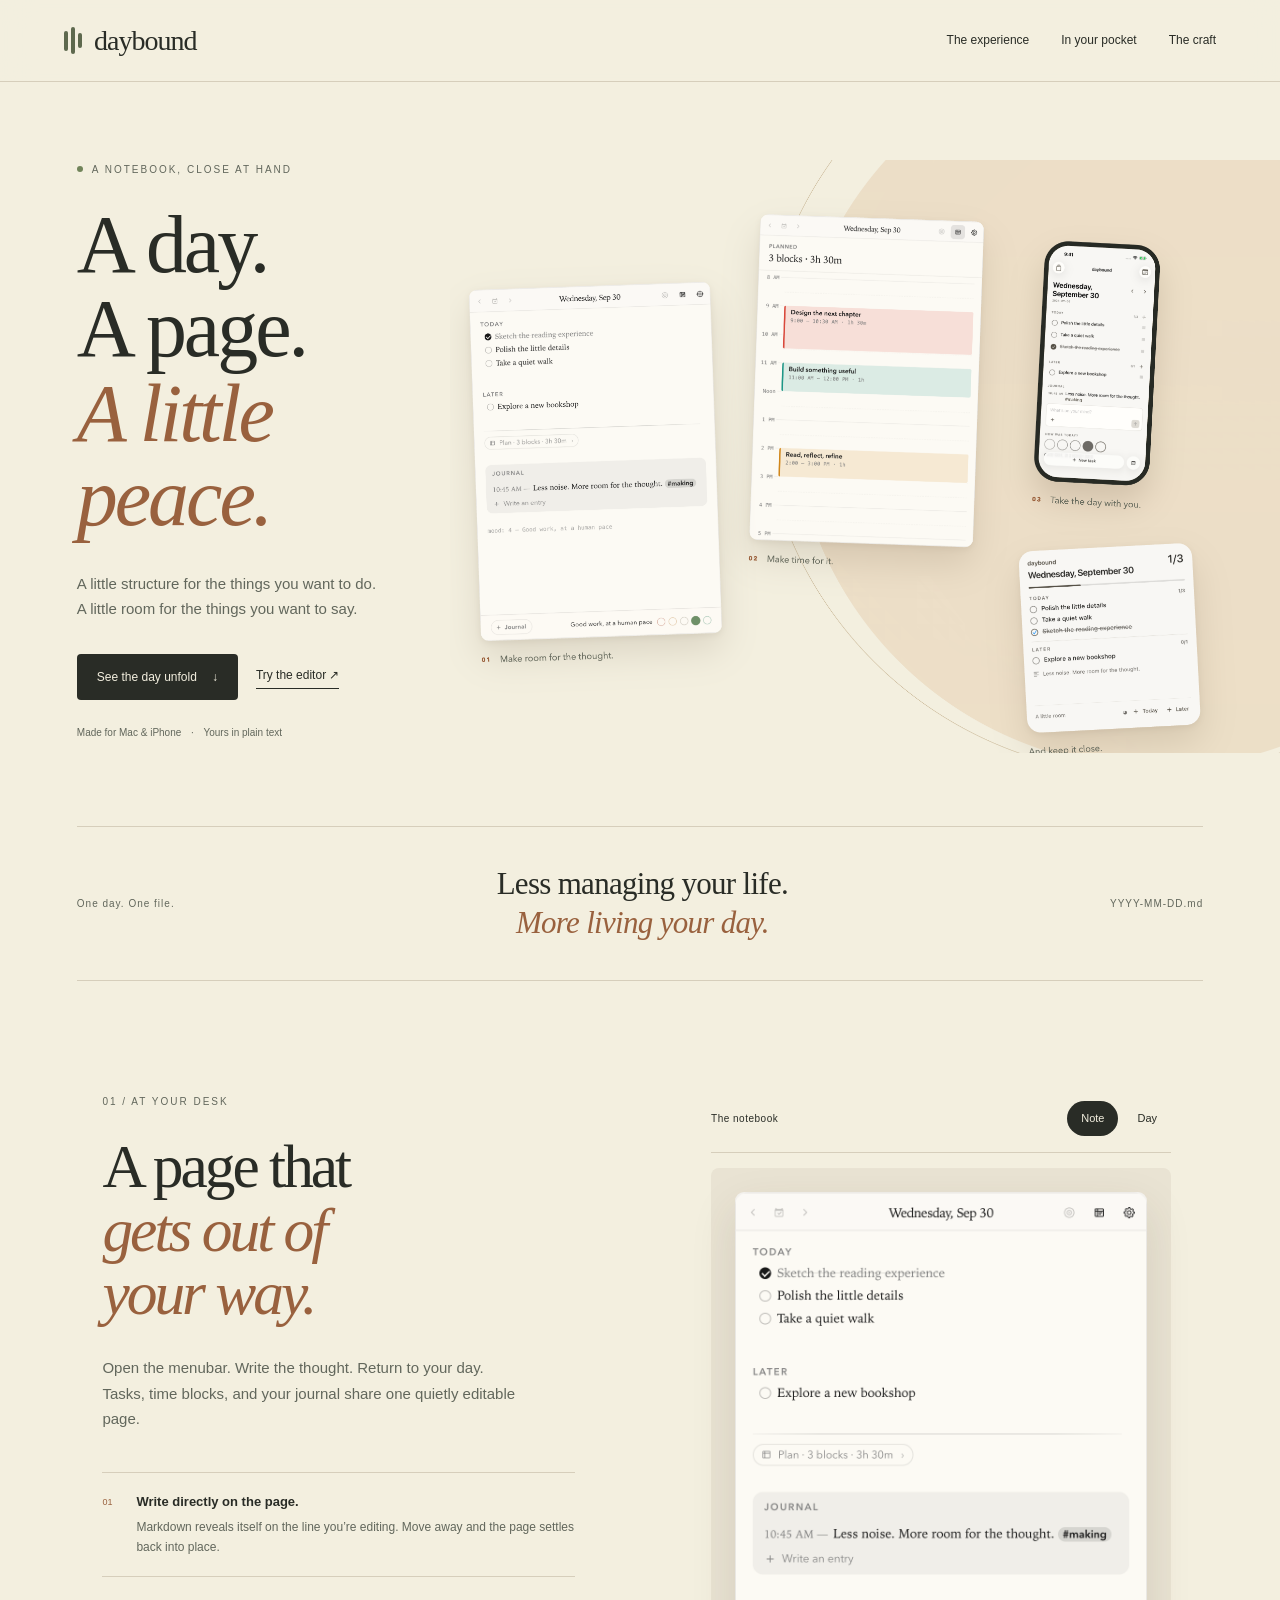
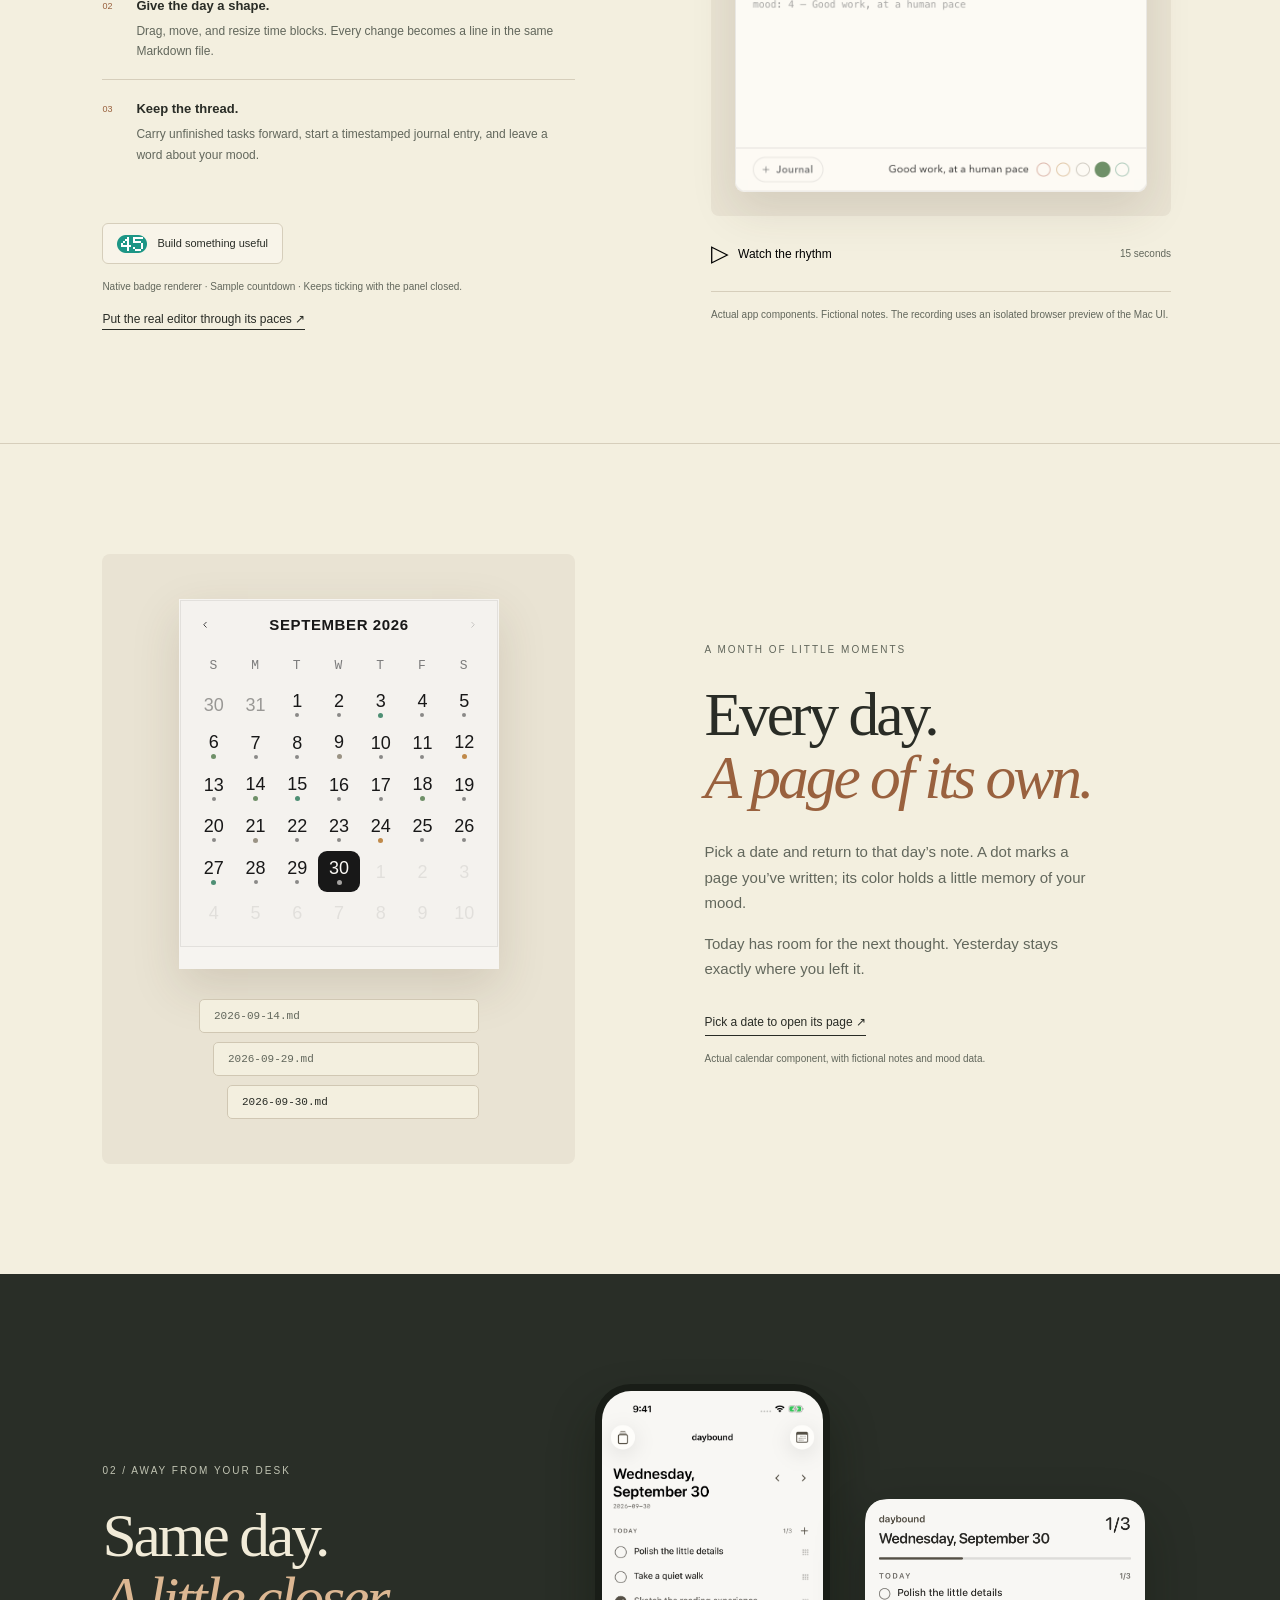
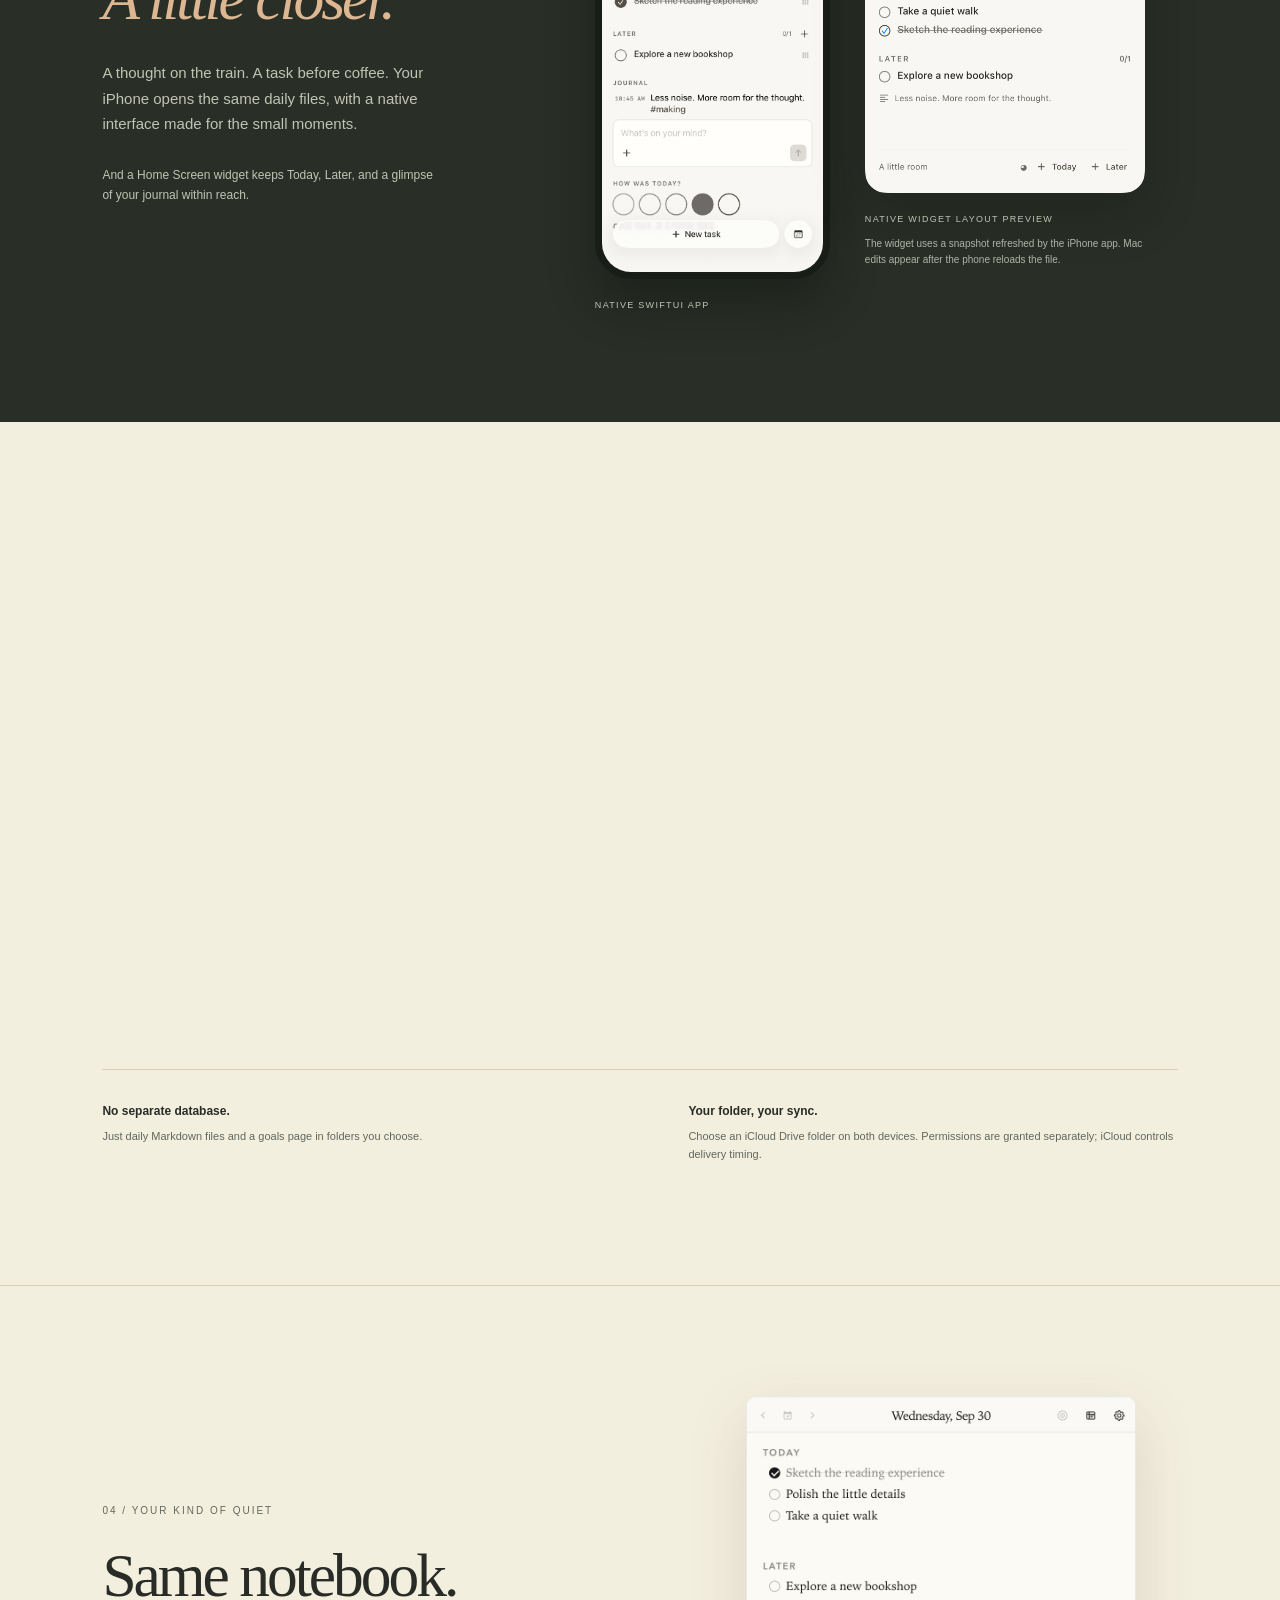
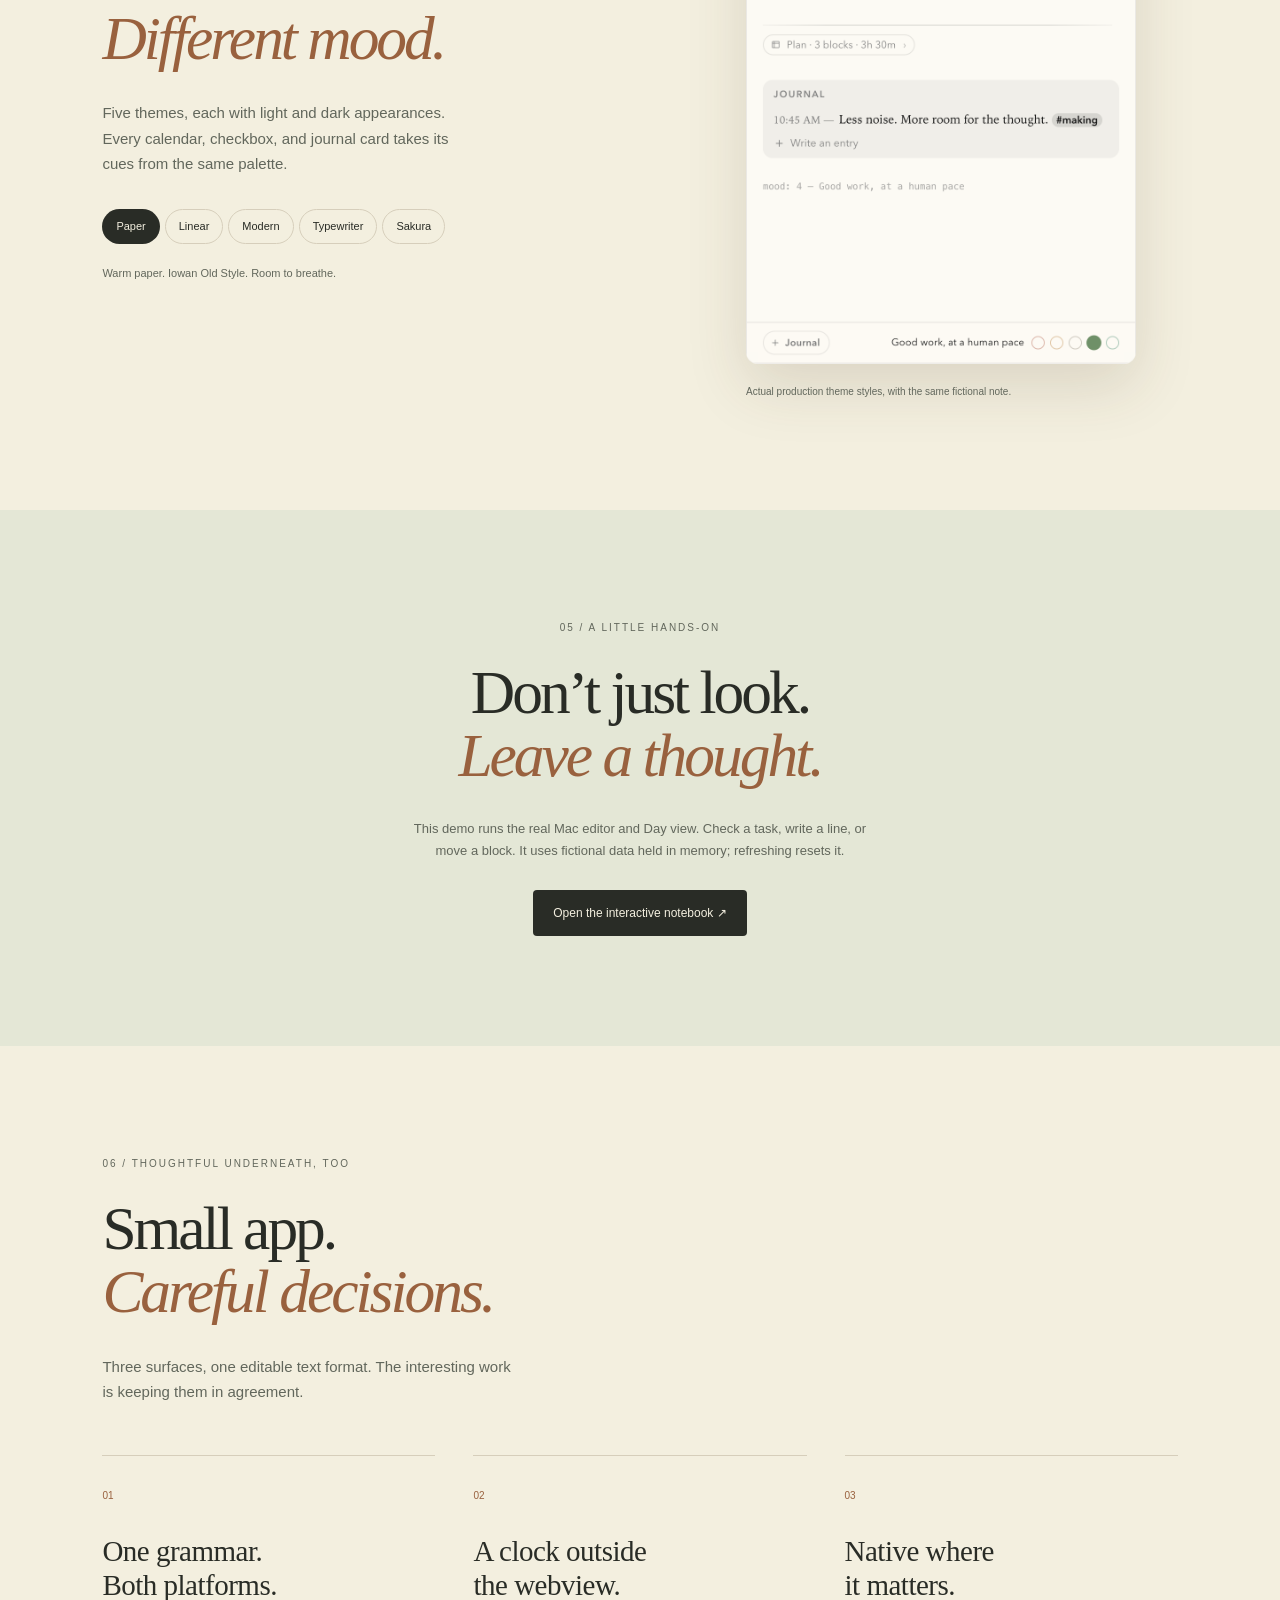
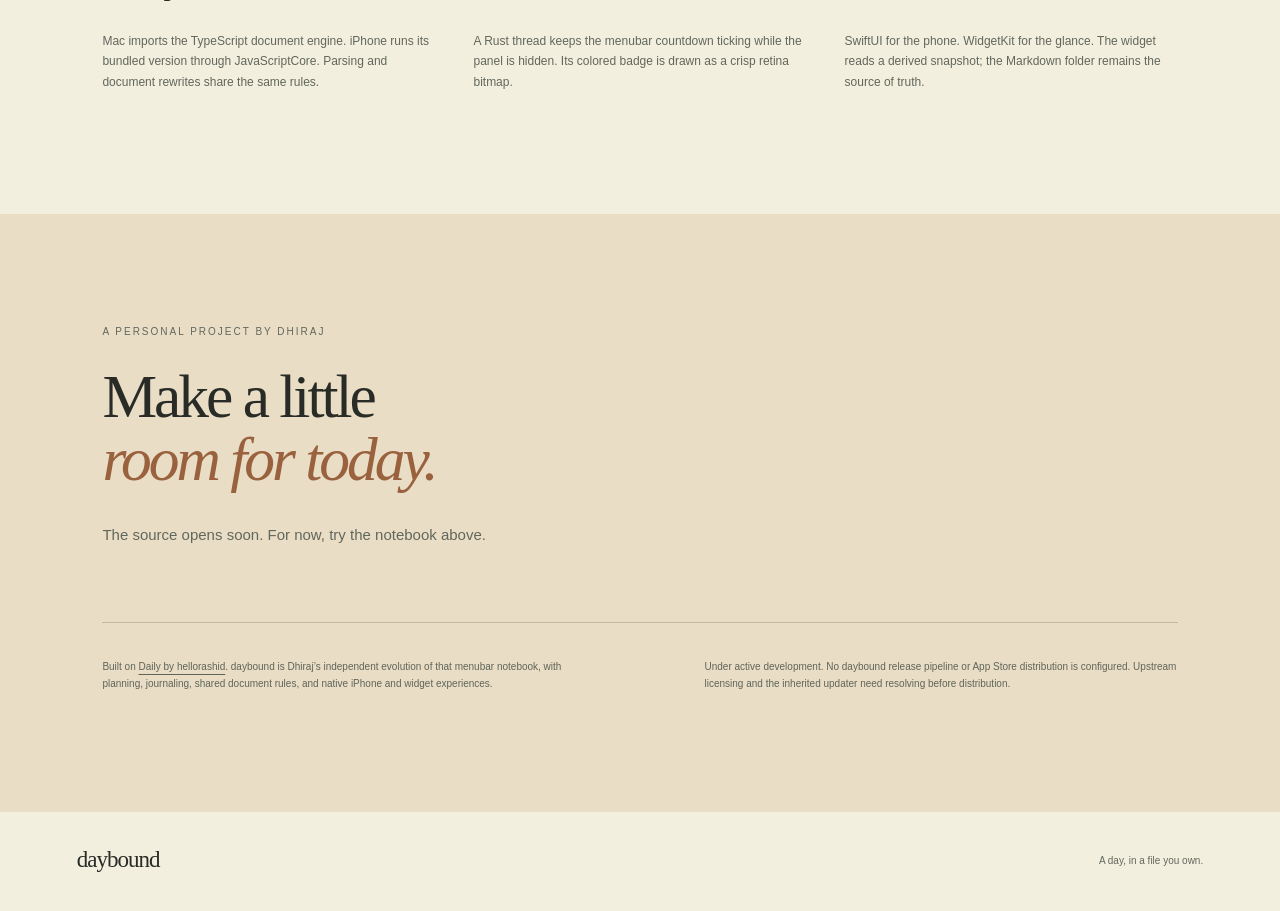
==== index.html @ a4a51717 "Publish daybound showcase" ====
<!doctype html>
<html lang="en" data-source="private">
<head>
  <meta charset="utf-8">
  <meta name="viewport" content="width=device-width,initial-scale=1">
  <meta name="description" content="A thoughtful daily notebook for Mac and iPhone. Plan visually, write freely, and keep every day in a plain Markdown file you own.">
  <meta name="theme-color" content="#f3efdf">
  <meta property="og:type" content="website">
  <meta property="og:title" content="daybound — A little structure. Room for the rest.">
  <meta property="og:description" content="Your plans, tasks, and passing thoughts. One plain-text file. Mac, iPhone, and widgets.">
  <link rel="canonical" href="https://daybound.page/">
  <meta property="og:url" content="https://daybound.page/">
  <meta property="og:image" content="https://daybound.page/assets/showcase/social.png">
  <meta property="og:image:width" content="1280">
  <meta property="og:image:height" content="640">
  <meta property="og:image:alt" content="daybound's notebook and day planner, with fictional demo notes">
  <meta name="twitter:card" content="summary_large_image">
  <meta name="twitter:image" content="https://daybound.page/assets/showcase/social.png">
  <title>daybound — A little structure. Room for the rest.</title>
  <link rel="icon" href="assets/logo-app.svg" type="image/svg+xml">
  <link rel="apple-touch-icon" href="assets/apple-touch-icon.png">
  <link rel="stylesheet" href="styles.css">
</head>
<body>
  <a class="skip-link" href="#main">Skip to content</a>
  <header class="site-header">
    <a class="wordmark" href="#top" aria-label="daybound home"><span class="mark" aria-hidden="true"><i></i><i></i><i></i></span>daybound</a>
    <nav aria-label="Main navigation"><a href="#experience">The experience</a><a href="#pocket">In your pocket</a><a href="#craft">The craft</a><a class="nav-source source-link" href="https://github.com/dhirajcdry/daybound">View source <span aria-hidden="true">↗</span></a></nav>
  </header>
  <main id="main">
    <section class="hero" id="top">
      <div class="hero-copy reveal">
        <p class="eyebrow"><span class="status-dot"></span>A notebook, close at hand</p>
        <h1>A day.<br>A page.<br><em>A little peace.</em></h1>
        <p class="hero-description">A little structure for the things you want to do. A little room for the things you want to say.</p>
        <div class="hero-actions"><a class="button" href="#experience">See the day unfold <span aria-hidden="true">↓</span></a><a class="text-link" href="#try">Try the editor ↗</a></div>
        <p class="platforms">Made for Mac & iPhone <span>·</span> Yours in plain text</p>
      </div>
      <div class="hero-art reveal"><img src="assets/showcase/hero-scene.png" alt="daybound's actual Mac notebook and Day view, native iPhone app, and SwiftUI widget layout preview with fictional notes" width="1650" height="1180" fetchpriority="high"></div>
    </section>
    <div class="manifesto"><span>One day. One file.</span><p>Less managing your life.<br><em>More living your day.</em></p><span>YYYY-MM-DD.md</span></div>
    <section class="experience section" id="experience">
      <div class="experience-copy reveal">
        <p class="eyebrow">01 / At your desk</p>
        <h2>A page that<br><em>gets out of<br>your way.</em></h2>
        <p>Open the menubar. Write the thought. Return to your day. Tasks, time blocks, and your journal share one quietly editable page.</p>
        <ol class="feature-list"><li><b>Write directly on the page.</b><span>Markdown reveals itself on the line you’re editing. Move away and the page settles back into place.</span></li><li><b>Give the day a shape.</b><span>Drag, move, and resize time blocks. Every change becomes a line in the same Markdown file.</span></li><li><b>Keep the thread.</b><span>Carry unfinished tasks forward, start a timestamped journal entry, and leave a word about your mood.</span></li></ol>
        <div class="menubar-preview" aria-label="Rendered example of the native menubar countdown"><img src="assets/showcase/badge.png" width="30" height="18" alt="Actual Rust-rendered badge showing 45 minutes"><span>Build something useful</span></div><p class="caption">Native badge renderer · Sample countdown · Keeps ticking with the panel closed.</p><a class="text-link" href="#try">Put the real editor through its paces ↗</a>
      </div>
      <div class="product-theater reveal">
        <div class="theater-bar"><span id="view-label">The notebook</span><div class="view-toggle" aria-label="Product view"><button class="active" data-view="note" aria-pressed="true">Note</button><button data-view="day" aria-pressed="false">Day</button></div></div>
        <div class="product-frame" id="product-frame"><img id="product-image" src="assets/showcase/mac-note.png" alt="daybound's actual Mac React notebook with tasks and a journal entry" width="880" height="1280" loading="lazy"></div>
        <video id="walkthrough" controls playsinline preload="none" poster="assets/showcase/mac-note.png" hidden aria-label="Recorded walkthrough of checking a task, editing Markdown, moving a time block, and switching themes"><source src="assets/showcase/walkthrough.mp4" type="video/mp4"></video>
        <button class="watch-button" id="play-button" type="button"><span aria-hidden="true">▷</span> Watch the rhythm <small>15 seconds</small></button>
        <p class="caption">Actual app components. Fictional notes. The recording uses an isolated browser preview of the Mac UI.</p>
      </div>
    </section>
    <section class="calendar-story section" id="calendar">
      <div class="calendar-visual reveal"><iframe id="inline-calendar" title="Choose a day in the fictional Daybound notebook" hidden></iframe><img id="calendar-fallback" src="assets/showcase/calendar-closeup.png" alt="Actual daybound calendar with fictional daily notes and mood dots for September 2026" width="448" height="504" loading="lazy"><div class="date-files" aria-label="Each day has its own file"><span>2026-09-14.md</span><span>2026-09-29.md</span><span>2026-09-30.md</span></div></div>
      <div class="calendar-copy reveal"><p class="eyebrow">A month of little moments</p><h2>Every day.<br><em>A page of its own.</em></h2><p>Pick a date and return to that day’s note. A dot marks a page you’ve written; its color holds a little memory of your mood.</p><p>Today has room for the next thought. Yesterday stays exactly where you left it.</p><a class="text-link" id="calendar-invitation" href="#try">Pick a date to open its page ↗</a><p class="caption">Actual calendar component, with fictional notes and mood data.</p></div>
      <div class="calendar-notebook" id="calendar-notebook" hidden>
        <div class="calendar-note-heading"><span id="selected-file" aria-live="polite">2026-09-30.md</span><button id="close-calendar-note" type="button">Back to the story ↗</button></div>
        <iframe id="calendar-note-frame" title="Editable daily page with fictional notes"></iframe>
        <p class="caption">Try checking a task or writing a line. Your demo edits stay here until you reload.</p>
      </div>
    </section>
    <section class="pocket section" id="pocket">
      <div class="pocket-copy reveal"><p class="eyebrow">02 / Away from your desk</p><h2>Same day.<br><em>A little closer.</em></h2><p>A thought on the train. A task before coffee. Your iPhone opens the same daily files, with a native interface made for the small moments.</p><p class="pocket-aside">And a Home Screen widget keeps Today, Later, and a glimpse of your journal within reach.</p><a class="text-link source-link" href="https://github.com/dhirajcdry/daybound/tree/main/apps/ios">Explore the iPhone companion ↗</a></div>
      <div class="mobile-stage reveal"><figure class="phone"><img src="assets/showcase/iphone-day.png" alt="Real iPhone Simulator capture of daybound, with fictional tasks, journal, and mood" width="1206" height="2622" loading="lazy"><figcaption>Native SwiftUI app</figcaption></figure><figure class="widget"><img src="assets/showcase/widget-large.png" alt="Real SwiftUI rendering of daybound's large widget layout with Today, Later, journal, and mood" width="1092" height="1146" loading="lazy"><figcaption>Native widget layout preview</figcaption><p>The widget uses a snapshot refreshed by the iPhone app. Mac edits appear after the phone reloads the file.</p></figure></div>
    </section>
    <section class="file-story section" id="files">
      <div class="section-intro reveal"><p class="eyebrow">03 / Always yours</p><h2>A lovely little app.<br><em>An ordinary little file.</em></h2><p>Close the app and the day is still there. Open it in another editor. Put it in your own folder. Keep it for years.</p></div>
      <div class="file-demo reveal"><div class="file-tabs" aria-label="Illustrative document view"><span class="file-name">2026-09-30.md</span><div><button class="active" data-mode="page" aria-pressed="true">The page</button><button data-mode="source" aria-pressed="false">The file</button></div></div><div class="file-content" id="file-page"><h3>A little space for today</h3><p class="section-label">TODAY</p><p>☑ Sketch the first idea</p><p>○ Make the small version work</p><p class="section-label">PLAN</p><p class="plan">9:00 – 10:30 &nbsp; Design the next chapter</p><p class="section-label">JOURNAL</p><p class="journal">10:45 AM — A little less noise. A little more focus. <b>#making</b></p><small>mood: 4 — A good start</small></div><pre class="file-content source-code" id="file-source" hidden><code>## Today
- [x] Sketch the first idea
- [ ] Make the small version work

## Plan
9:00 – 10:30 Design the next chapter

## Journal
10:45 AM — A little less noise. A little more focus. #making

mood: 4 — A good start</code></pre><p class="caption">An illustration of the format, not another app screen. One document behind every view.</p></div>
      <div class="file-footnotes"><p><b>No separate database.</b> Just daily Markdown files and a goals page in folders you choose.</p><p><b>Your folder, your sync.</b> Choose an iCloud Drive folder on both devices. Permissions are granted separately; iCloud controls delivery timing.</p></div>
    </section>
    <section class="themes section" id="themes">
      <div class="theme-head reveal"><p class="eyebrow">04 / Your kind of quiet</p><h2>Same notebook.<br><em>Different mood.</em></h2><p>Five themes, each with light and dark appearances. Every calendar, checkbox, and journal card takes its cues from the same palette.</p><div class="theme-buttons" aria-label="Preview a theme"><button class="active" data-theme="paper" aria-pressed="true">Paper</button><button data-theme="linear" aria-pressed="false">Linear</button><button data-theme="modern" aria-pressed="false">Modern</button><button data-theme="typewriter" aria-pressed="false">Typewriter</button><button data-theme="sakura" aria-pressed="false">Sakura</button></div><p id="theme-note">Warm paper. Iowan Old Style. Room to breathe.</p></div>
      <figure class="theme-view reveal"><img id="theme-image" src="assets/showcase/theme-paper.png" alt="Actual Mac notebook components in the Paper theme" width="880" height="1280" loading="lazy"><figcaption>Actual production theme styles, with the same fictional note.</figcaption></figure>
    </section>
    <section class="try-section section" id="try"><div class="reveal"><p class="eyebrow">05 / A little hands-on</p><h2>Don’t just look.<br><em>Leave a thought.</em></h2><p>This demo runs the real Mac editor and Day view. Check a task, write a line, or move a block. It uses fictional data held in memory; refreshing resets it.</p><button class="button" id="open-demo" type="button" aria-expanded="false" aria-controls="demo-host">Open the interactive notebook ↗</button><div id="demo-host" hidden></div><noscript><p><a href="demo/showcase.html">Open the interactive notebook</a> (requires JavaScript).</p></noscript></div></section>
    <section class="craft section" id="craft"><div class="section-intro reveal"><p class="eyebrow">06 / Thoughtful underneath, too</p><h2>Small app.<br><em>Careful decisions.</em></h2><p>Three surfaces, one editable text format. The interesting work is keeping them in agreement.</p></div><div class="craft-grid"><article class="reveal"><span>01</span><h3>One grammar.<br>Both platforms.</h3><p>Mac imports the TypeScript document engine. iPhone runs its bundled version through JavaScriptCore. Parsing and document rewrites share the same rules.</p><a class="source-link" href="https://github.com/dhirajcdry/daybound/tree/main/packages/document-core">Read the document engine ↗</a></article><article class="reveal"><span>02</span><h3>A clock outside<br>the webview.</h3><p>A Rust thread keeps the menubar countdown ticking while the panel is hidden. Its colored badge is drawn as a crisp retina bitmap.</p><a class="source-link" href="https://github.com/dhirajcdry/daybound/blob/main/apps/mac/src-tauri/src/plan.rs">Follow the native readout ↗</a></article><article class="reveal"><span>03</span><h3>Native where<br>it matters.</h3><p>SwiftUI for the phone. WidgetKit for the glance. The widget reads a derived snapshot; the Markdown folder remains the source of truth.</p><a class="source-link" href="https://github.com/dhirajcdry/daybound/tree/main/apps/ios">Explore the native companion ↗</a></article></div></section>
    <section class="closing section"><div class="closing-grid"><div class="reveal"><p class="eyebrow">A personal project by Dhiraj</p><h2>Make a little<br><em>room for today.</em></h2><p class="source-pending">The source opens soon. For now, try the notebook above.</p></div><div class="setup reveal source-link"><p>Run it locally. Choose a notebook folder. Start with one small thing.</p><pre><code>git clone https://github.com/dhirajcdry/daybound.git
cd daybound
npm ci
npm run tauri dev</code></pre><p class="requirements">Mac requires macOS, Node/npm, Rust, and Xcode Command Line Tools. <a class="source-link" href="https://github.com/dhirajcdry/daybound/blob/main/apps/ios/README.md">iPhone build guide ↗</a></p><a class="button source-link" href="https://github.com/dhirajcdry/daybound">Explore the source ↗</a></div></div><div class="honesty"><p>Built on <a href="https://github.com/hellorashid/daily">Daily by hellorashid</a>. daybound is Dhiraj’s independent evolution of that menubar notebook, with planning, journaling, shared document rules, and native iPhone and widget experiences.</p><p>Under active development. No daybound release pipeline or App Store distribution is configured. Upstream licensing and the inherited updater need resolving before distribution. <a class="source-link" href="https://github.com/dhirajcdry/daybound/blob/main/docs/PUBLICATION.md">Publication status ↗</a></p></div></section>
  </main>
  <footer><a class="wordmark" href="#top">daybound</a><span>A day, in a file you own.</span><a class="source-link" href="https://github.com/dhirajcdry/daybound">GitHub ↗</a></footer>
  <script src="script.js" defer></script>
</body>
</html>
---- styles.css ----
:root { --ink:#292c26; --paper:#f3efdf; --line:#d6cebb; --amber:#99613e; --muted:#62675c; --serif:'Iowan Old Style','Palatino Linotype',Georgia,serif; --sans:'Avenir Next','Helvetica Neue',sans-serif; }
* { box-sizing:border-box; }
html { scroll-behavior:smooth; scroll-padding-top:100px; }
body { margin:0; background:var(--paper); color:var(--ink); font:15px/1.7 var(--sans); }
a { color:inherit; text-underline-offset:4px; }
button { font:inherit; cursor:pointer; }
button,a { -webkit-tap-highlight-color:transparent; }
a:focus-visible,button:focus-visible { outline:2px solid var(--amber); outline-offset:5px; }
[hidden] { display:none !important; }
img { max-width:100%; height:auto; }
.skip-link { position:fixed; left:20px; top:-100px; z-index:10; padding:10px 18px; background:var(--ink); color:var(--paper); }
.skip-link:focus { top:15px; }
.site-header { height:82px; display:flex; align-items:center; justify-content:space-between; padding:0 5%; border-bottom:1px solid var(--line); background:#f3efdfed; backdrop-filter:blur(16px); position:sticky; top:0; z-index:5; }
.wordmark { display:inline-flex; align-items:center; gap:12px; font:28px var(--serif); letter-spacing:-1px; text-decoration:none; }
.mark { display:flex; gap:3px; align-items:center; height:27px; }
.mark i { width:4px; height:20px; background:#5e694e; border-radius:2px; }
.mark i:nth-child(2) { height:27px; }.mark i:nth-child(3) { height:15px; }
nav { display:flex; align-items:center; gap:32px; font-size:12px; }
nav a { text-decoration:none; }nav a:hover { color:var(--amber); }
.nav-source { padding:8px 14px; border:1px solid #bbb49f; border-radius:5px; }
.hero { display:grid; grid-template-columns:.72fr 1.6fr; align-items:center; padding:55px 0 50px 6%; max-width:1700px; margin:auto; min-height:690px; }
.hero-copy { position:relative; z-index:1; padding:25px 0; }
.eyebrow { font:10px/1.6 var(--sans); letter-spacing:2px; text-transform:uppercase; color:var(--muted); margin:0 0 25px; }
.status-dot { display:inline-block; width:6px; height:6px; border-radius:50%; background:#71845a; margin-right:9px; vertical-align:1px; }
h1,h2 { font-family:var(--serif); font-weight:400; line-height:1.03; letter-spacing:-3px; margin:0 0 30px; }
h1 { font-size:clamp(62px,6.4vw,104px); }h2 { font-size:clamp(44px,4.8vw,76px); }h1 em,h2 em { color:var(--amber); font-weight:400; }
.hero-description { max-width:300px; font-size:15px; color:var(--muted); margin:0 0 32px; }
.hero-actions { display:flex; align-items:center; flex-wrap:wrap; gap:18px; }
.button { display:inline-flex; align-items:center; gap:15px; border:0; background:var(--ink); color:var(--paper); padding:13px 20px; border-radius:4px; text-decoration:none; font-size:12px; transition:background .2s,transform .2s; }
.button:hover { background:#45503d; transform:translateY(-2px); }
.text-link { font-size:12px; text-decoration:none; border-bottom:1px solid currentColor; padding-bottom:3px; }
.platforms { margin-top:24px; font-size:10px; color:var(--muted); }.platforms span { padding:0 7px; }
.hero-art img { display:block; width:100%; height:auto; }
.manifesto { border-top:1px solid var(--line); border-bottom:1px solid var(--line); margin:0 6%; padding:38px 0; display:flex; align-items:center; justify-content:space-between; gap:25px; }
.manifesto > span { font:10px var(--sans); letter-spacing:1px; color:var(--muted); }
.manifesto p { text-align:center; font:31px/1.25 var(--serif); letter-spacing:-.7px; margin:0; }.manifesto em { color:var(--amber); }
.section { padding:110px 8%; max-width:1600px; margin:auto; }
.experience { display:grid; grid-template-columns:1fr 1fr; gap:12%; align-items:center; }
.experience-copy > p:not(.eyebrow),.section-intro > p:last-child { max-width:420px; color:var(--muted); }
.feature-list { list-style:none; counter-reset:feature; padding:0; margin:40px 0; }
.feature-list li { padding:18px 0 18px 34px; position:relative; border-top:1px solid var(--line); counter-increment:feature; }
.feature-list li::before { content:'0' counter(feature); position:absolute; left:0; top:22px; font-size:9px; color:var(--amber); }
.feature-list b { font-size:13px; font-weight:600; display:block; margin-bottom:4px; }.feature-list span { display:block; color:var(--muted); font-size:12px; }
.product-theater { max-width:460px; width:100%; margin:auto; }
.theater-bar { display:flex; align-items:center; justify-content:space-between; border-bottom:1px solid var(--line); padding:10px 0 16px; font-size:10px; letter-spacing:.5px; }
.view-toggle,.file-tabs > div { display:flex; gap:5px; }
.view-toggle button,.file-tabs button,.theme-buttons button { background:transparent; color:inherit; border:1px solid transparent; border-radius:30px; font-size:11px; padding:7px 13px; }
button.active { background:var(--ink); color:var(--paper); }
.product-frame { background:#e9e3d3; padding:24px; border-radius:8px; margin-top:15px; }
.product-frame img { display:block; width:100%; height:auto; border-radius:9px; box-shadow:0 18px 45px #493a2520; }
#walkthrough { width:100%; border-radius:8px; display:block; margin-top:15px; }
.watch-button { display:flex; align-items:center; gap:9px; border:0; border-bottom:1px solid var(--line); width:100%; background:transparent; padding:18px 0; font-size:12px; }.watch-button > span { font-size:23px; }.watch-button small { margin-left:auto; color:var(--muted); font-size:10px; }
.caption,figcaption { color:var(--muted); font-size:10px; line-height:1.6; }.caption { margin-top:15px; }
.pocket { max-width:none; padding:110px 8%; background:#292e27; color:#f1ebd8; display:grid; grid-template-columns:.85fr 1.4fr; align-items:center; gap:8%; }
.pocket h2 em { color:#dcb792; }.pocket .eyebrow { color:#c1c4b3; }.pocket-copy > p:not(.eyebrow) { max-width:340px; color:#c1c4b3; }.pocket-aside { font-size:12px; margin:28px 0; }.pocket .text-link { color:#e2c19d; }
.mobile-stage { display:flex; gap:35px; align-items:center; justify-content:center; }
.mobile-stage figure { margin:0; }.phone { width:235px; flex-shrink:0; }.phone img { border:7px solid #191d17; border-radius:36px; display:block; box-shadow:0 25px 45px #11160c70; }.widget { width:280px; padding-top:80px; }.widget img { display:block; border-radius:21px; box-shadow:0 20px 50px #11160c50; }
.mobile-stage figcaption { margin-top:19px; color:#c1c4b3; font-size:9px; letter-spacing:1.3px; text-transform:uppercase; }.widget p { color:#aeb5a4; font-size:10px; line-height:1.6; }
.file-story { display:grid; grid-template-columns:1fr 1.1fr; gap:35px 9%; align-items:center; }.file-demo { border:1px solid var(--line); background:#faf7ed; padding:20px; border-radius:7px; }.file-tabs { display:flex; align-items:center; justify-content:space-between; gap:10px; border-bottom:1px solid var(--line); padding-bottom:14px; }.file-name { font:10px monospace; color:var(--muted); }
.file-content { padding:22px 13px; font:17px/1.7 var(--serif); min-height:340px; }.file-content h3 { font-size:24px; font-weight:400; margin:0 0 25px; }.section-label { font:9px var(--sans); letter-spacing:2px; color:var(--muted); margin-top:23px; }.file-content p:not(.section-label) { margin:6px 0; }.file-content .plan { color:var(--amber); }.file-content .journal { font-style:italic; }.file-content small { font-size:11px; color:var(--muted); }.source-code { font:11px/1.9 monospace; white-space:pre-wrap; overflow-wrap:anywhere; }
.file-footnotes { grid-column:1/-1; display:grid; grid-template-columns:1fr 1fr; gap:9%; border-top:1px solid var(--line); padding-top:20px; color:var(--muted); font-size:11px; }.file-footnotes b { display:block; color:var(--ink); font-size:12px; margin-bottom:5px; }
.themes { border-top:1px solid var(--line); display:grid; grid-template-columns:1fr 1fr; gap:12%; align-items:center; }.theme-head > p:not(.eyebrow) { color:var(--muted); max-width:365px; }.theme-buttons { display:flex; flex-wrap:wrap; gap:5px; margin:32px 0 20px; }.theme-buttons button:not(.active) { border-color:var(--line); }.theme-buttons button:hover:not(.active) { background:#e7decb; }#theme-note { font-size:11px; }.theme-view { margin:0 auto; max-width:390px; }.theme-view img { display:block; border-radius:12px; box-shadow:0 22px 60px #493a2525; }.theme-view figcaption { margin-top:20px; }
.try-section { background:#e4e7d6; max-width:none; text-align:center; }.try-section > div { max-width:800px; margin:auto; }.try-section p:not(.eyebrow) { max-width:480px; color:var(--muted); margin:0 auto 28px; font-size:13px; }#demo-host { margin-top:36px; }#demo-host iframe { width:100%; max-width:600px; height:790px; border:1px solid #c5c8b7; border-radius:12px; background:var(--paper); }
.craft-grid { display:grid; grid-template-columns:repeat(3,1fr); gap:38px; margin-top:50px; }.craft-grid article { border-top:1px solid var(--line); padding-top:25px; }.craft-grid article > span { color:var(--amber); font-size:10px; }.craft-grid h3 { font:29px/1.15 var(--serif); letter-spacing:-.5px; font-weight:400; }.craft-grid p { font-size:12px; color:var(--muted); }.craft-grid a { font-size:10px; text-decoration:none; border-bottom:1px solid var(--line); padding-bottom:4px; }
.closing { background:#e9ddc6; max-width:none; }.closing-grid { display:grid; grid-template-columns:1fr 1fr; gap:12%; align-items:center; }.setup { max-width:430px; }.setup pre { padding:20px; background:#292e27; color:#efe6d2; border-radius:5px; font:11px/1.9 monospace; white-space:pre-wrap; overflow-wrap:anywhere; }.requirements { font-size:10px; color:var(--muted); }.honesty { border-top:1px solid #c6b99d; padding-top:25px; margin-top:60px; display:grid; grid-template-columns:1fr 1fr; gap:12%; font-size:10px; color:#5f6458; }
footer { display:flex; align-items:center; justify-content:space-between; padding:35px 6%; font-size:10px; color:var(--muted); }footer .wordmark { color:var(--ink); font-size:23px; }footer > a:last-child { text-decoration:none; }
.js-motion .reveal { opacity:0; transform:translateY(18px); transition:opacity .65s ease,transform .65s ease; }.js-motion .reveal.visible { opacity:1; transform:none; }
@media(min-width:1500px) { .section { padding-left:120px; padding-right:120px; } }
@media(max-width:1050px) { nav { gap:20px; }.hero { grid-template-columns:.8fr 1.4fr; }.hero-actions { gap:12px; }.hero-description { font-size:13px; }.section { padding:80px 6%; }.experience { gap:7%; }.pocket { gap:5%; }.phone { width:190px; }.widget { width:220px; }.mobile-stage { gap:20px; } }
@media(max-width:750px) { .site-header { height:65px; padding:0 6%; }.wordmark { font-size:24px; }nav a:not(.nav-source) { display:none; }nav { font-size:10px; }.hero { display:flex; flex-direction:column; padding:45px 0 25px; min-height:0; }.hero-copy { width:100%; padding:0 7%; }.eyebrow { font-size:9px; margin-bottom:18px; }h1 { font-size:72px; letter-spacing:-3px; }h2 { font-size:47px; letter-spacing:-2px; }.hero-description { max-width:280px; font-size:14px; }.hero-art { margin-top:12px; }.manifesto { padding:25px 0; flex-wrap:wrap; justify-content:center; }.manifesto p { order:-1; flex-basis:100%; font-size:27px; }.manifesto > span { font-size:9px; }.section { padding:70px 7%; }.experience,.file-story,.themes,.closing-grid { grid-template-columns:1fr; gap:38px; }.product-theater { max-width:420px; }.pocket { display:block; }.pocket-copy > p:not(.eyebrow) { max-width:400px; }.mobile-stage { margin-top:45px; gap:20px; align-items:center; }.phone { width:46%; max-width:230px; }.widget { width:45%; padding-top:40px; }.mobile-stage figcaption { font-size:8px; letter-spacing:.7px; }.file-tabs { flex-wrap:wrap; }.file-content { font-size:15px; padding:20px 0; }.file-footnotes { grid-template-columns:1fr; gap:0; }.theme-view { max-width:340px; }.craft-grid { grid-template-columns:1fr; gap:25px; }.craft-grid h3 { font-size:28px; }.honesty { grid-template-columns:1fr; gap:12px; margin-top:40px; }#demo-host iframe { height:770px; }footer { gap:15px; flex-wrap:wrap; } }
@media(prefers-reduced-motion:reduce) { html { scroll-behavior:auto; }*,*::before,*::after { transition:none !important; animation:none !important; }.js-motion .reveal { opacity:1; transform:none; } }

.menubar-preview { display:flex; align-items:center; gap:10px; border:1px solid var(--line); padding:10px 14px; border-radius:6px; background:#f8f4e9; margin:25px 0 12px; width:max-content; max-width:100%; font-size:11px; }
.menubar-preview img { width:30px; height:18px; image-rendering:auto; }

.calendar-story { display:grid; grid-template-columns:1fr 1fr; gap:12%; align-items:center; border-top:1px solid var(--line); }
.calendar-visual { padding:45px; background:#e9e3d3; border-radius:8px; }
.calendar-visual > img { display:block; width:100%; max-width:320px; margin:auto; box-shadow:0 18px 45px #493a2525; }
.date-files { display:flex; flex-direction:column; gap:9px; margin:30px auto 0; max-width:280px; }
.date-files span { font:11px monospace; padding:10px 14px; border:1px solid #d0c7b3; border-radius:5px; color:var(--muted); background:#f3efdf; }
.date-files span:nth-child(2) { margin-left:14px; }.date-files span:nth-child(3) { margin-left:28px; color:var(--ink); }
.calendar-copy > p:not(.eyebrow):not(.caption) { max-width:385px; color:var(--muted); }
.calendar-copy .text-link { display:inline-block; margin-top:15px; }
@media(max-width:750px) { .calendar-story { grid-template-columns:1fr; gap:35px; }.calendar-copy { grid-row:1; }.calendar-visual { padding:25px; } }

#inline-calendar { display:block; width:100%; max-width:320px; height:370px; border:0; margin:auto; box-shadow:0 18px 45px #493a2525; }
.calendar-notebook { min-width:0; }
.calendar-note-heading { display:flex; align-items:center; justify-content:space-between; gap:12px; margin-bottom:16px; font:12px monospace; }
.calendar-note-heading button { border:0; background:transparent; color:var(--amber); font:11px var(--sans); cursor:pointer; padding:8px 0; }
#calendar-note-frame { display:block; width:100%; height:560px; border:1px solid var(--line); border-radius:8px; background:#f5f3ef; }
@media(max-width:750px) { .calendar-notebook { grid-row:2; } #inline-calendar { height:370px; } }
/* Repo is private until publication is cleared; drop data-source="private" on <html> to restore links. */
html[data-source="private"] .source-link { display:none !important; }
html:not([data-source="private"]) .source-pending { display:none; }
.source-pending { margin-top:18px; color:var(--muted, inherit); font-size:15px; }
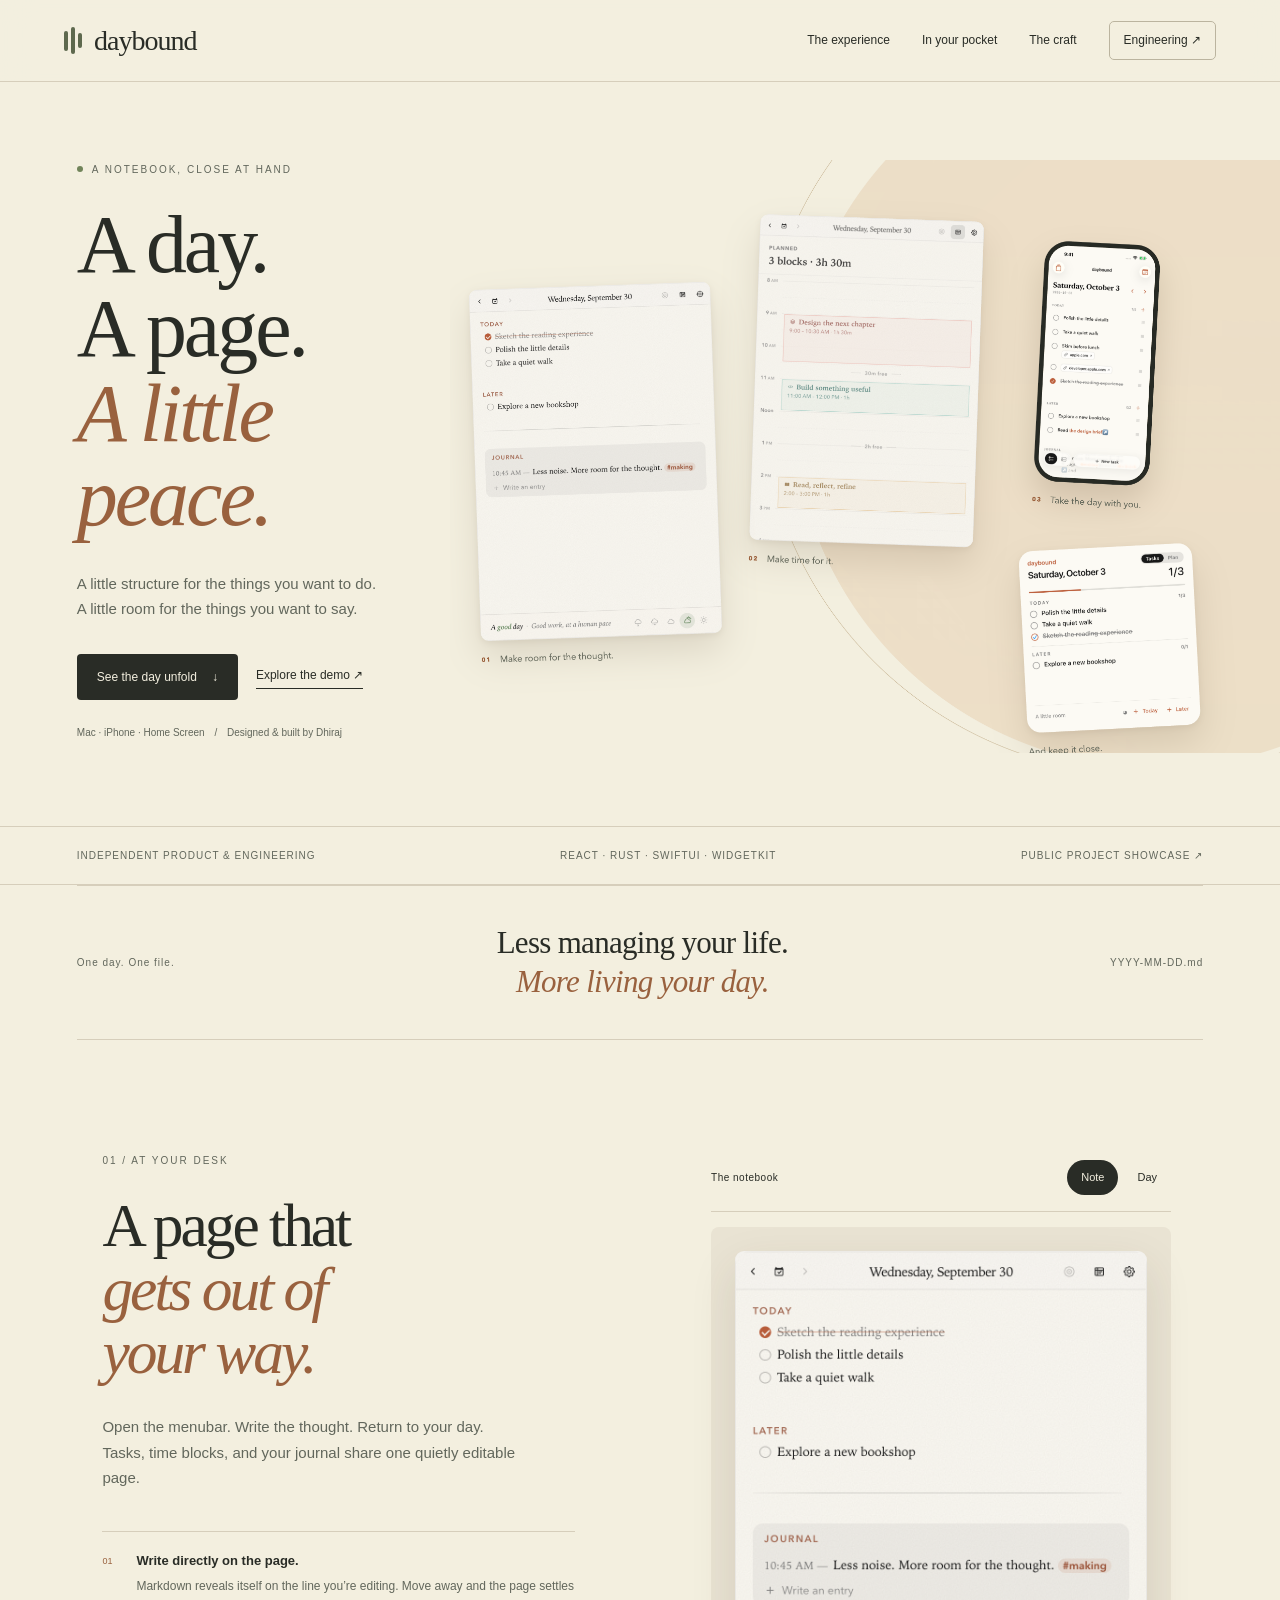
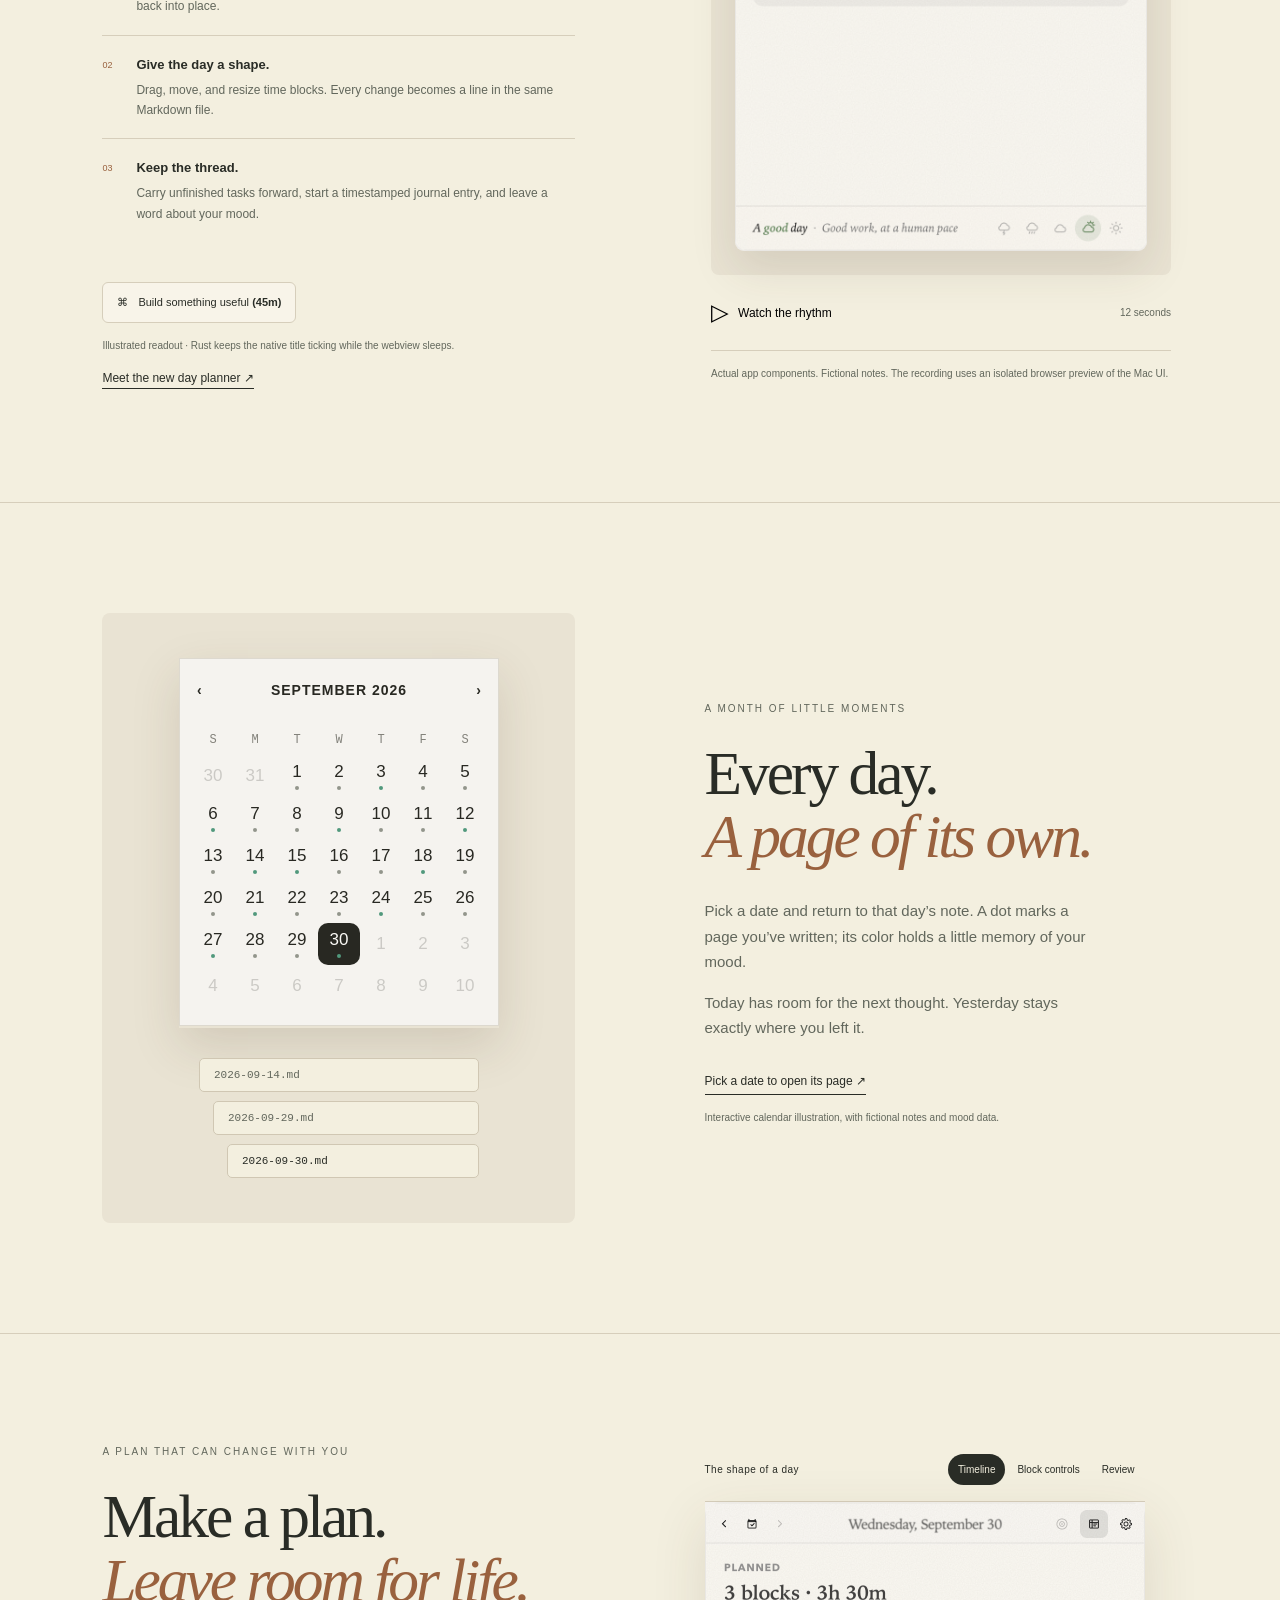
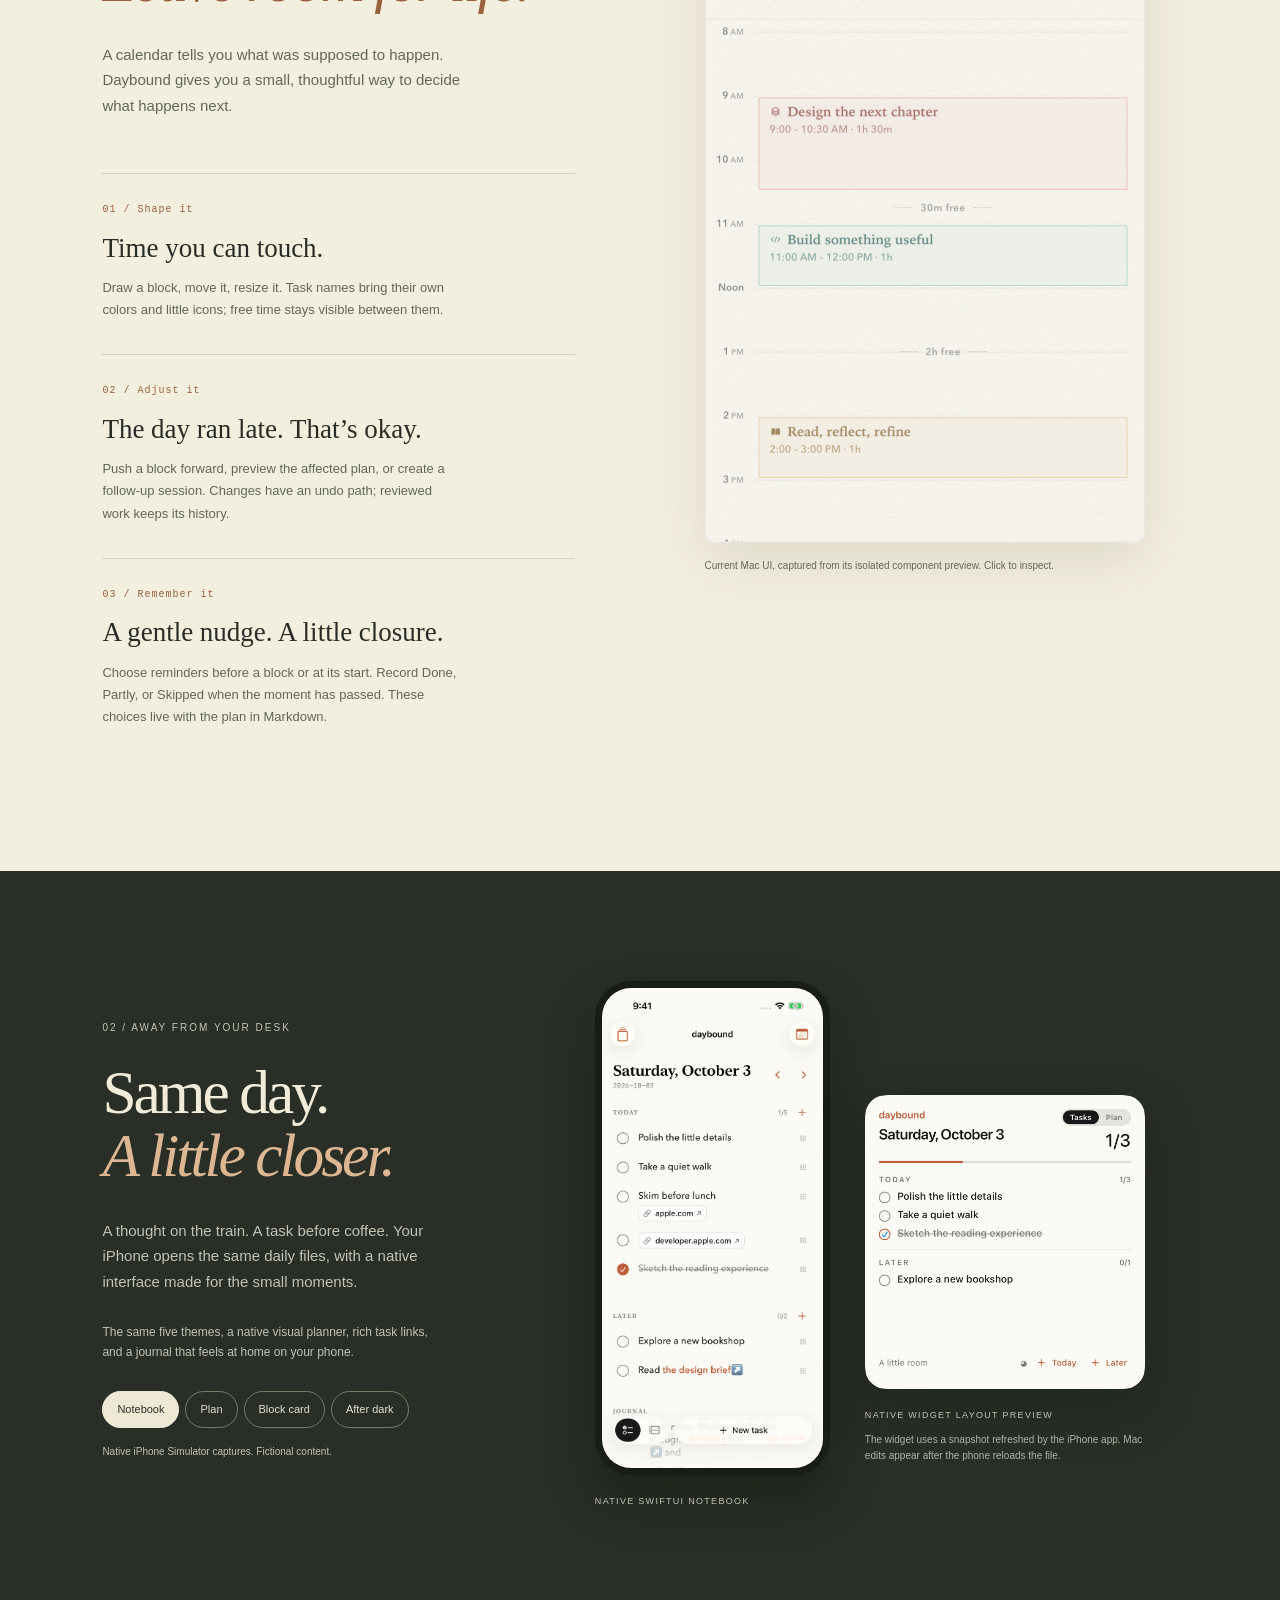
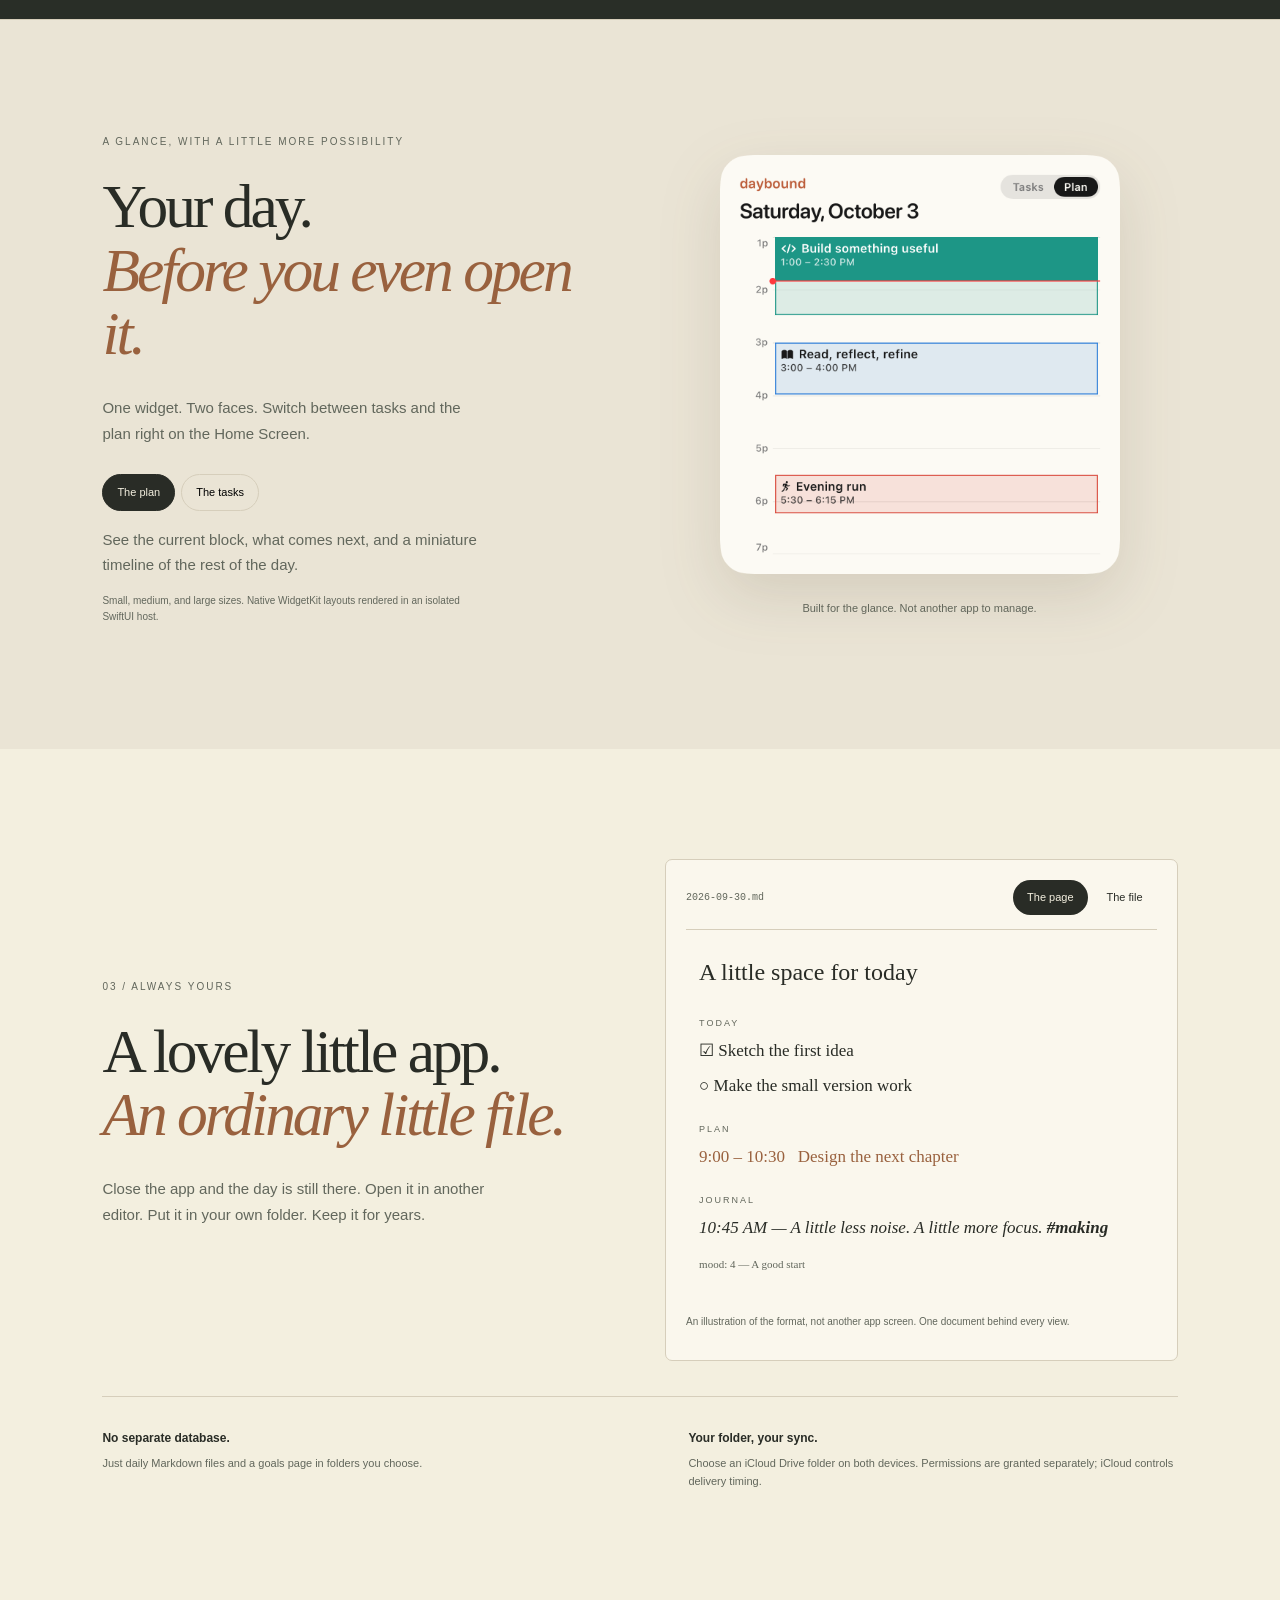
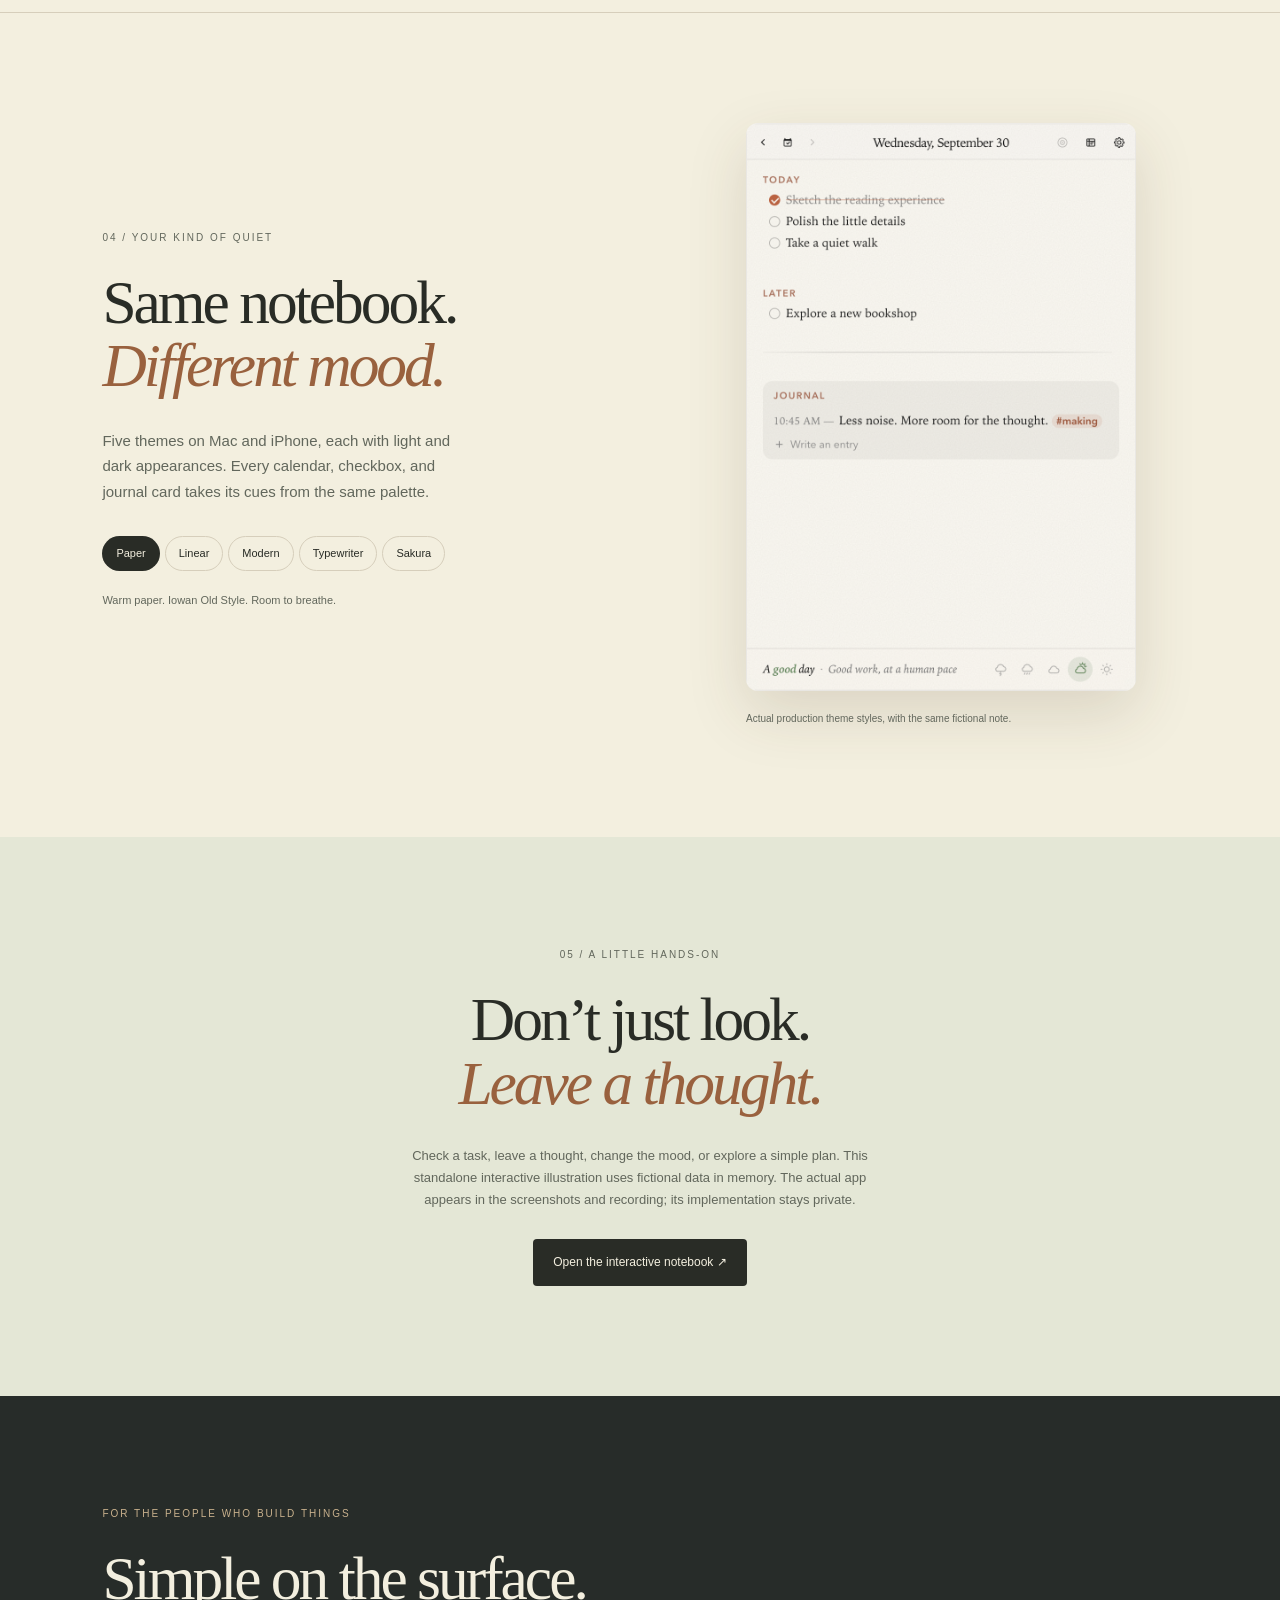
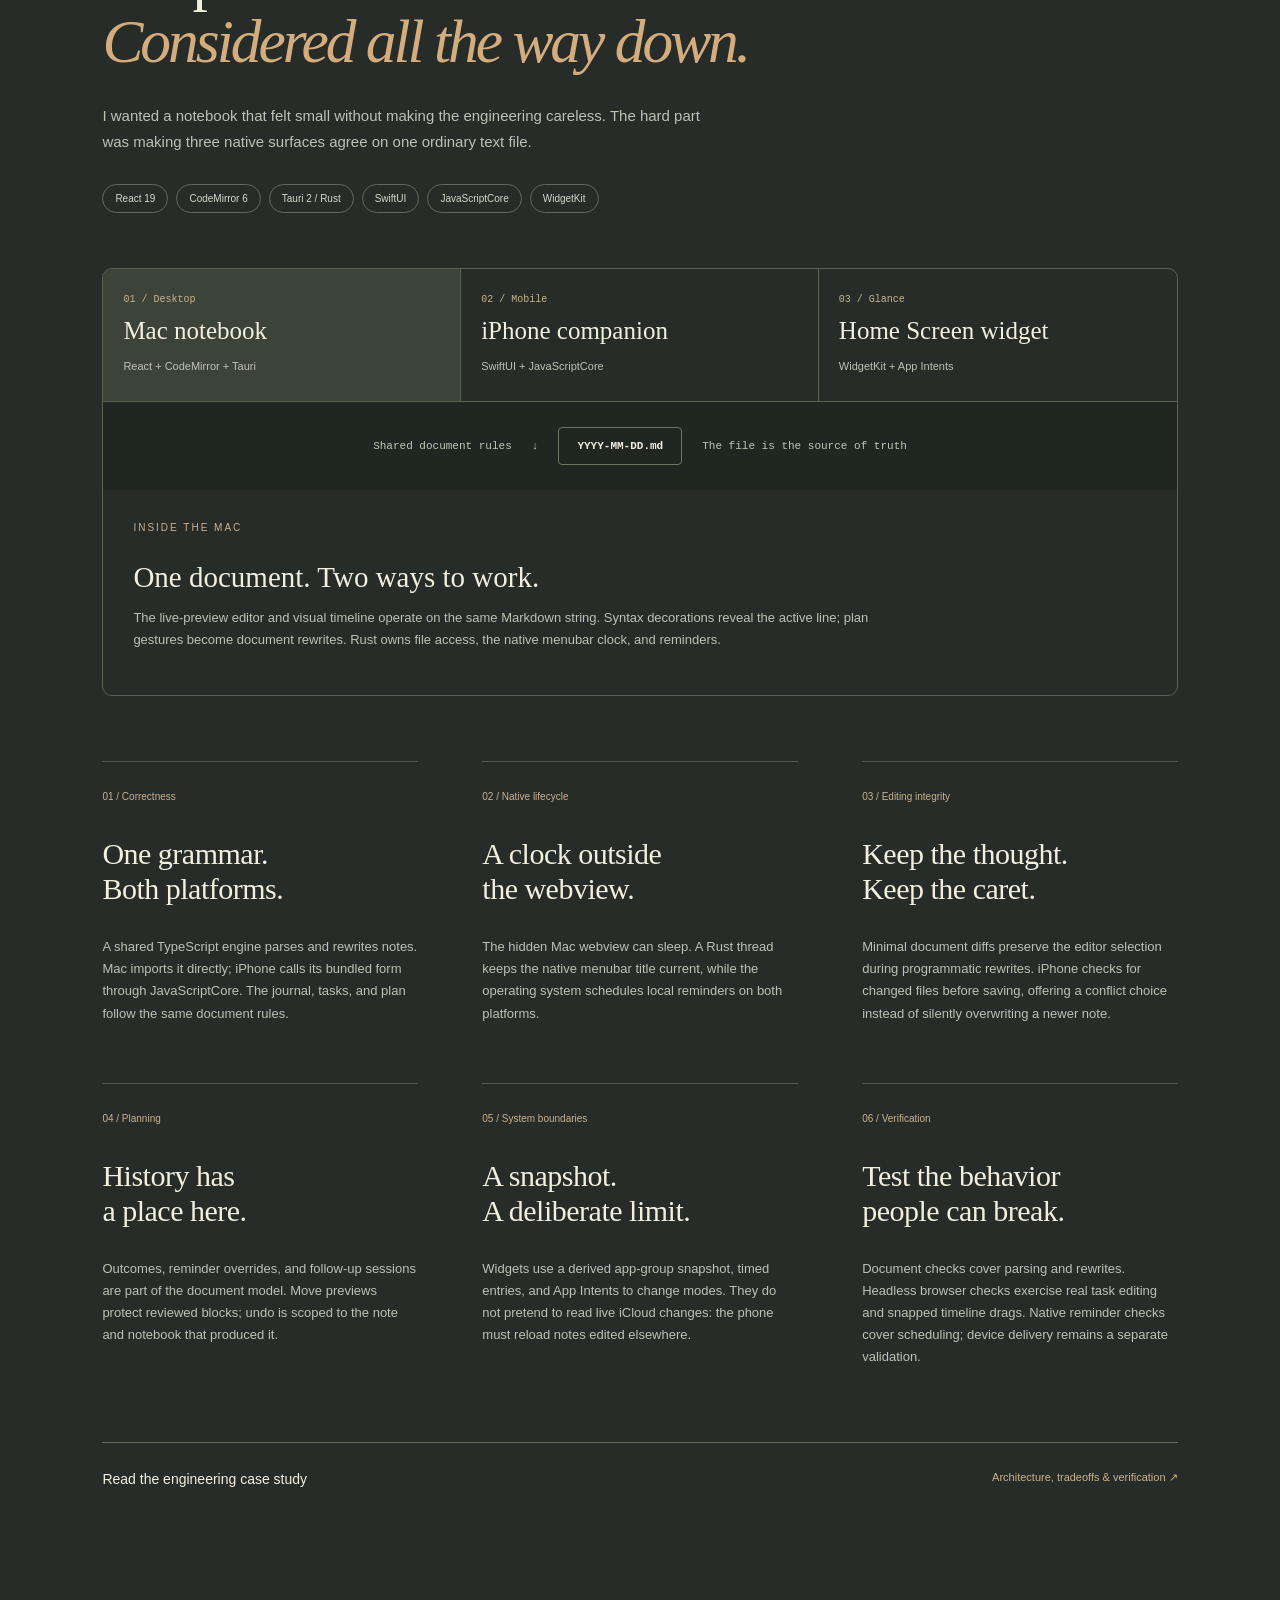
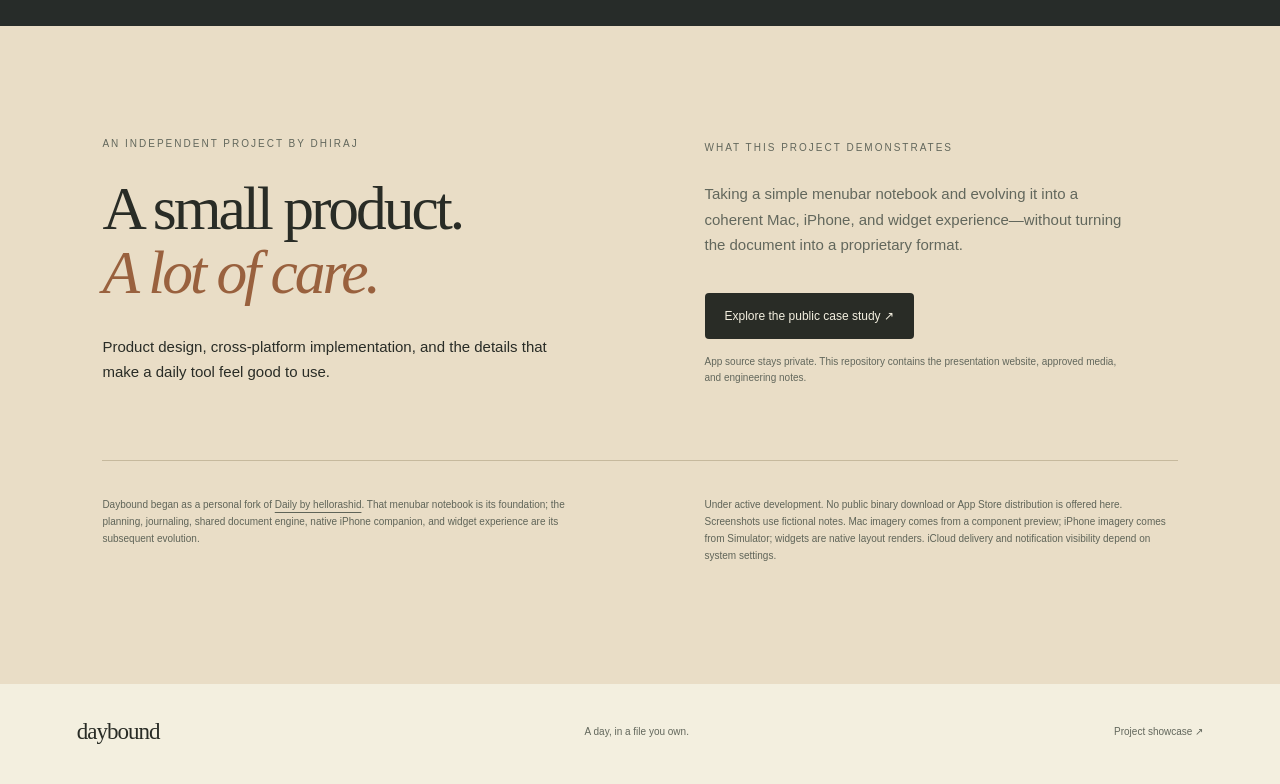
==== commit ce863bdb: "Showcase the current Mac, iPhone and widgets with a private implementation" ====
--- a/index.html
+++ b/index.html
@@ -1,5 +1,5 @@
 <!doctype html>
-<html lang="en" data-source="private">
+<html lang="en" data-source="showcase">
 <head>
   <meta charset="utf-8">
   <meta name="viewport" content="width=device-width,initial-scale=1">
@@ -25,7 +25,7 @@
   <a class="skip-link" href="#main">Skip to content</a>
   <header class="site-header">
     <a class="wordmark" href="#top" aria-label="daybound home"><span class="mark" aria-hidden="true"><i></i><i></i><i></i></span>daybound</a>
-    <nav aria-label="Main navigation"><a href="#experience">The experience</a><a href="#pocket">In your pocket</a><a href="#craft">The craft</a><a class="nav-source source-link" href="https://github.com/dhirajcdry/daybound">View source <span aria-hidden="true">↗</span></a></nav>
+    <nav aria-label="Main navigation"><a href="#experience">The experience</a><a href="#pocket">In your pocket</a><a href="#craft">The craft</a><a class="nav-source" href="#craft">Engineering <span aria-hidden="true">↗</span></a></nav>
   </header>
   <main id="main">
     <section class="hero" id="top">
@@ -33,41 +33,48 @@
         <p class="eyebrow"><span class="status-dot"></span>A notebook, close at hand</p>
         <h1>A day.<br>A page.<br><em>A little peace.</em></h1>
         <p class="hero-description">A little structure for the things you want to do. A little room for the things you want to say.</p>
-        <div class="hero-actions"><a class="button" href="#experience">See the day unfold <span aria-hidden="true">↓</span></a><a class="text-link" href="#try">Try the editor ↗</a></div>
-        <p class="platforms">Made for Mac & iPhone <span>·</span> Yours in plain text</p>
+        <div class="hero-actions"><a class="button" href="#experience">See the day unfold <span aria-hidden="true">↓</span></a><a class="text-link" href="#try">Explore the demo ↗</a></div>
+        <p class="platforms">Mac · iPhone · Home Screen <span> / </span> Designed & built by Dhiraj</p>
       </div>
       <div class="hero-art reveal"><img src="assets/showcase/hero-scene.png" alt="daybound's actual Mac notebook and Day view, native iPhone app, and SwiftUI widget layout preview with fictional notes" width="1650" height="1180" fetchpriority="high"></div>
     </section>
-    <div class="manifesto"><span>One day. One file.</span><p>Less managing your life.<br><em>More living your day.</em></p><span>YYYY-MM-DD.md</span></div>
+    <div class="build-strip"><span>Independent product & engineering</span><span>React · Rust · SwiftUI · WidgetKit</span><a href="https://github.com/dhirajcdry/daybound.page">Public project showcase ↗</a></div><div class="manifesto"><span>One day. One file.</span><p>Less managing your life.<br><em>More living your day.</em></p><span>YYYY-MM-DD.md</span></div>
     <section class="experience section" id="experience">
       <div class="experience-copy reveal">
         <p class="eyebrow">01 / At your desk</p>
         <h2>A page that<br><em>gets out of<br>your way.</em></h2>
         <p>Open the menubar. Write the thought. Return to your day. Tasks, time blocks, and your journal share one quietly editable page.</p>
         <ol class="feature-list"><li><b>Write directly on the page.</b><span>Markdown reveals itself on the line you’re editing. Move away and the page settles back into place.</span></li><li><b>Give the day a shape.</b><span>Drag, move, and resize time blocks. Every change becomes a line in the same Markdown file.</span></li><li><b>Keep the thread.</b><span>Carry unfinished tasks forward, start a timestamped journal entry, and leave a word about your mood.</span></li></ol>
-        <div class="menubar-preview" aria-label="Rendered example of the native menubar countdown"><img src="assets/showcase/badge.png" width="30" height="18" alt="Actual Rust-rendered badge showing 45 minutes"><span>Build something useful</span></div><p class="caption">Native badge renderer · Sample countdown · Keeps ticking with the panel closed.</p><a class="text-link" href="#try">Put the real editor through its paces ↗</a>
+        <div class="menubar-preview" aria-label="Illustration of the native menubar readout"><span aria-hidden="true">⌘</span><span>Build something useful <b>(45m)</b></span></div><p class="caption">Illustrated readout · Rust keeps the native title ticking while the webview sleeps.</p><a class="text-link" href="#planner">Meet the new day planner ↗</a>
       </div>
       <div class="product-theater reveal">
         <div class="theater-bar"><span id="view-label">The notebook</span><div class="view-toggle" aria-label="Product view"><button class="active" data-view="note" aria-pressed="true">Note</button><button data-view="day" aria-pressed="false">Day</button></div></div>
         <div class="product-frame" id="product-frame"><img id="product-image" src="assets/showcase/mac-note.png" alt="daybound's actual Mac React notebook with tasks and a journal entry" width="880" height="1280" loading="lazy"></div>
-        <video id="walkthrough" controls playsinline preload="none" poster="assets/showcase/mac-note.png" hidden aria-label="Recorded walkthrough of checking a task, editing Markdown, moving a time block, and switching themes"><source src="assets/showcase/walkthrough.mp4" type="video/mp4"></video>
-        <button class="watch-button" id="play-button" type="button"><span aria-hidden="true">▷</span> Watch the rhythm <small>15 seconds</small></button>
+        <video id="walkthrough" controls playsinline preload="none" poster="assets/showcase/mac-note.png" hidden aria-label="Recorded walkthrough of checking a task, block reminders, outcome controls, and themes"><source src="assets/showcase/walkthrough.mp4" type="video/mp4"></video>
+        <button class="watch-button" id="play-button" type="button"><span aria-hidden="true">▷</span> Watch the rhythm <small>12 seconds</small></button>
         <p class="caption">Actual app components. Fictional notes. The recording uses an isolated browser preview of the Mac UI.</p>
       </div>
     </section>
     <section class="calendar-story section" id="calendar">
       <div class="calendar-visual reveal"><iframe id="inline-calendar" title="Choose a day in the fictional Daybound notebook" hidden></iframe><img id="calendar-fallback" src="assets/showcase/calendar-closeup.png" alt="Actual daybound calendar with fictional daily notes and mood dots for September 2026" width="448" height="504" loading="lazy"><div class="date-files" aria-label="Each day has its own file"><span>2026-09-14.md</span><span>2026-09-29.md</span><span>2026-09-30.md</span></div></div>
-      <div class="calendar-copy reveal"><p class="eyebrow">A month of little moments</p><h2>Every day.<br><em>A page of its own.</em></h2><p>Pick a date and return to that day’s note. A dot marks a page you’ve written; its color holds a little memory of your mood.</p><p>Today has room for the next thought. Yesterday stays exactly where you left it.</p><a class="text-link" id="calendar-invitation" href="#try">Pick a date to open its page ↗</a><p class="caption">Actual calendar component, with fictional notes and mood data.</p></div>
+      <div class="calendar-copy reveal"><p class="eyebrow">A month of little moments</p><h2>Every day.<br><em>A page of its own.</em></h2><p>Pick a date and return to that day’s note. A dot marks a page you’ve written; its color holds a little memory of your mood.</p><p>Today has room for the next thought. Yesterday stays exactly where you left it.</p><a class="text-link" id="calendar-invitation" href="#try">Pick a date to open its page ↗</a><p class="caption">Interactive calendar illustration, with fictional notes and mood data.</p></div>
       <div class="calendar-notebook" id="calendar-notebook" hidden>
         <div class="calendar-note-heading"><span id="selected-file" aria-live="polite">2026-09-30.md</span><button id="close-calendar-note" type="button">Back to the story ↗</button></div>
-        <iframe id="calendar-note-frame" title="Editable daily page with fictional notes"></iframe>
+        <iframe id="calendar-note-frame" title="Interactive daily page illustration with fictional notes"></iframe>
         <p class="caption">Try checking a task or writing a line. Your demo edits stay here until you reload.</p>
       </div>
     </section>
+
+    <section class="planner-story section" id="planner">
+      <div class="planner-heading reveal"><p class="eyebrow">A plan that can change with you</p><h2>Make a plan.<br><em>Leave room for life.</em></h2><p>A calendar tells you what was supposed to happen. Daybound gives you a small, thoughtful way to decide what happens next.</p></div>
+      <div class="planner-stage reveal"><div class="theater-bar"><span id="planner-label">The shape of a day</span><div class="view-toggle" aria-label="Planner screenshots"><button class="active" data-planner="day" aria-pressed="true">Timeline</button><button data-planner="block" aria-pressed="false">Block controls</button><button data-planner="review" aria-pressed="false">Review</button></div></div><button class="image-zoom" data-zoom="mac-day.png" aria-label="Enlarge the day planner screenshot"><img id="planner-image" src="assets/showcase/mac-day.png" alt="Current Mac Day view with fictional colored time blocks" width="880" height="1280" loading="lazy"></button><p class="caption">Current Mac UI, captured from its isolated component preview. Click to inspect.</p></div>
+      <div class="planner-details reveal"><article><span class="detail-number">01 / Shape it</span><h3>Time you can touch.</h3><p>Draw a block, move it, resize it. Task names bring their own colors and little icons; free time stays visible between them.</p></article><article><span class="detail-number">02 / Adjust it</span><h3>The day ran late. That’s okay.</h3><p>Push a block forward, preview the affected plan, or create a follow-up session. Changes have an undo path; reviewed work keeps its history.</p></article><article><span class="detail-number">03 / Remember it</span><h3>A gentle nudge. A little closure.</h3><p>Choose reminders before a block or at its start. Record Done, Partly, or Skipped when the moment has passed. These choices live with the plan in Markdown.</p></article></div>
+    </section>
     <section class="pocket section" id="pocket">
-      <div class="pocket-copy reveal"><p class="eyebrow">02 / Away from your desk</p><h2>Same day.<br><em>A little closer.</em></h2><p>A thought on the train. A task before coffee. Your iPhone opens the same daily files, with a native interface made for the small moments.</p><p class="pocket-aside">And a Home Screen widget keeps Today, Later, and a glimpse of your journal within reach.</p><a class="text-link source-link" href="https://github.com/dhirajcdry/daybound/tree/main/apps/ios">Explore the iPhone companion ↗</a></div>
-      <div class="mobile-stage reveal"><figure class="phone"><img src="assets/showcase/iphone-day.png" alt="Real iPhone Simulator capture of daybound, with fictional tasks, journal, and mood" width="1206" height="2622" loading="lazy"><figcaption>Native SwiftUI app</figcaption></figure><figure class="widget"><img src="assets/showcase/widget-large.png" alt="Real SwiftUI rendering of daybound's large widget layout with Today, Later, journal, and mood" width="1092" height="1146" loading="lazy"><figcaption>Native widget layout preview</figcaption><p>The widget uses a snapshot refreshed by the iPhone app. Mac edits appear after the phone reloads the file.</p></figure></div>
+      <div class="pocket-copy reveal"><p class="eyebrow">02 / Away from your desk</p><h2>Same day.<br><em>A little closer.</em></h2><p>A thought on the train. A task before coffee. Your iPhone opens the same daily files, with a native interface made for the small moments.</p><p class="pocket-aside">The same five themes, a native visual planner, rich task links, and a journal that feels at home on your phone.</p><div class="phone-tabs" aria-label="iPhone screenshots"><button class="active" data-phone="day" aria-pressed="true">Notebook</button><button data-phone="plan" aria-pressed="false">Plan</button><button data-phone="block" aria-pressed="false">Block card</button><button data-phone="dark" aria-pressed="false">After dark</button></div><p class="caption">Native iPhone Simulator captures. Fictional content.</p></div>
+      <div class="mobile-stage reveal"><figure class="phone"><button class="image-zoom" id="phone-zoom" data-zoom="iphone-day.png" aria-label="Enlarge the iPhone screenshot"><img id="phone-image" src="assets/showcase/iphone-day.png" alt="Real iPhone Simulator capture of daybound, with fictional tasks, journal, and mood" width="1206" height="2622" loading="lazy"></button><figcaption id="phone-caption">Native SwiftUI notebook</figcaption></figure><figure class="widget"><img src="assets/showcase/widget-large.png" alt="Real SwiftUI rendering of daybound's large widget layout with Today, Later, and task shortcuts" width="1092" height="1146" loading="lazy"><figcaption>Native widget layout preview</figcaption><p>The widget uses a snapshot refreshed by the iPhone app. Mac edits appear after the phone reloads the file.</p></figure></div>
     </section>
+    <section class="widget-story section" id="widgets"><div class="widget-intro reveal"><p class="eyebrow">A glance, with a little more possibility</p><h2>Your day.<br><em>Before you even open it.</em></h2><p>One widget. Two faces. Switch between tasks and the plan right on the Home Screen.</p><div class="widget-tabs" aria-label="Widget screenshots"><button class="active" data-widget="plan" aria-pressed="true">The plan</button><button data-widget="large" aria-pressed="false">The tasks</button></div><p id="widget-description">See the current block, what comes next, and a miniature timeline of the rest of the day.</p><p class="caption">Small, medium, and large sizes. Native WidgetKit layouts rendered in an isolated SwiftUI host.</p></div><figure class="widget-feature reveal"><button class="image-zoom" id="widget-zoom" data-zoom="widget-plan.png" aria-label="Enlarge the widget layout"><img id="widget-image" src="assets/showcase/widget-plan.png" alt="Actual large plan widget layout with a current block and miniature timeline" width="1092" height="1146" loading="lazy"></button><figcaption>Built for the glance. Not another app to manage.</figcaption></figure></section>
     <section class="file-story section" id="files">
       <div class="section-intro reveal"><p class="eyebrow">03 / Always yours</p><h2>A lovely little app.<br><em>An ordinary little file.</em></h2><p>Close the app and the day is still there. Open it in another editor. Put it in your own folder. Keep it for years.</p></div>
       <div class="file-demo reveal"><div class="file-tabs" aria-label="Illustrative document view"><span class="file-name">2026-09-30.md</span><div><button class="active" data-mode="page" aria-pressed="true">The page</button><button data-mode="source" aria-pressed="false">The file</button></div></div><div class="file-content" id="file-page"><h3>A little space for today</h3><p class="section-label">TODAY</p><p>☑ Sketch the first idea</p><p>○ Make the small version work</p><p class="section-label">PLAN</p><p class="plan">9:00 – 10:30 &nbsp; Design the next chapter</p><p class="section-label">JOURNAL</p><p class="journal">10:45 AM — A little less noise. A little more focus. <b>#making</b></p><small>mood: 4 — A good start</small></div><pre class="file-content source-code" id="file-source" hidden><code>## Today
@@ -84,17 +91,20 @@
       <div class="file-footnotes"><p><b>No separate database.</b> Just daily Markdown files and a goals page in folders you choose.</p><p><b>Your folder, your sync.</b> Choose an iCloud Drive folder on both devices. Permissions are granted separately; iCloud controls delivery timing.</p></div>
     </section>
     <section class="themes section" id="themes">
-      <div class="theme-head reveal"><p class="eyebrow">04 / Your kind of quiet</p><h2>Same notebook.<br><em>Different mood.</em></h2><p>Five themes, each with light and dark appearances. Every calendar, checkbox, and journal card takes its cues from the same palette.</p><div class="theme-buttons" aria-label="Preview a theme"><button class="active" data-theme="paper" aria-pressed="true">Paper</button><button data-theme="linear" aria-pressed="false">Linear</button><button data-theme="modern" aria-pressed="false">Modern</button><button data-theme="typewriter" aria-pressed="false">Typewriter</button><button data-theme="sakura" aria-pressed="false">Sakura</button></div><p id="theme-note">Warm paper. Iowan Old Style. Room to breathe.</p></div>
+      <div class="theme-head reveal"><p class="eyebrow">04 / Your kind of quiet</p><h2>Same notebook.<br><em>Different mood.</em></h2><p>Five themes on Mac and iPhone, each with light and dark appearances. Every calendar, checkbox, and journal card takes its cues from the same palette.</p><div class="theme-buttons" aria-label="Preview a theme"><button class="active" data-theme="paper" aria-pressed="true">Paper</button><button data-theme="linear" aria-pressed="false">Linear</button><button data-theme="modern" aria-pressed="false">Modern</button><button data-theme="typewriter" aria-pressed="false">Typewriter</button><button data-theme="sakura" aria-pressed="false">Sakura</button></div><p id="theme-note">Warm paper. Iowan Old Style. Room to breathe.</p></div>
       <figure class="theme-view reveal"><img id="theme-image" src="assets/showcase/theme-paper.png" alt="Actual Mac notebook components in the Paper theme" width="880" height="1280" loading="lazy"><figcaption>Actual production theme styles, with the same fictional note.</figcaption></figure>
     </section>
-    <section class="try-section section" id="try"><div class="reveal"><p class="eyebrow">05 / A little hands-on</p><h2>Don’t just look.<br><em>Leave a thought.</em></h2><p>This demo runs the real Mac editor and Day view. Check a task, write a line, or move a block. It uses fictional data held in memory; refreshing resets it.</p><button class="button" id="open-demo" type="button" aria-expanded="false" aria-controls="demo-host">Open the interactive notebook ↗</button><div id="demo-host" hidden></div><noscript><p><a href="demo/showcase.html">Open the interactive notebook</a> (requires JavaScript).</p></noscript></div></section>
-    <section class="craft section" id="craft"><div class="section-intro reveal"><p class="eyebrow">06 / Thoughtful underneath, too</p><h2>Small app.<br><em>Careful decisions.</em></h2><p>Three surfaces, one editable text format. The interesting work is keeping them in agreement.</p></div><div class="craft-grid"><article class="reveal"><span>01</span><h3>One grammar.<br>Both platforms.</h3><p>Mac imports the TypeScript document engine. iPhone runs its bundled version through JavaScriptCore. Parsing and document rewrites share the same rules.</p><a class="source-link" href="https://github.com/dhirajcdry/daybound/tree/main/packages/document-core">Read the document engine ↗</a></article><article class="reveal"><span>02</span><h3>A clock outside<br>the webview.</h3><p>A Rust thread keeps the menubar countdown ticking while the panel is hidden. Its colored badge is drawn as a crisp retina bitmap.</p><a class="source-link" href="https://github.com/dhirajcdry/daybound/blob/main/apps/mac/src-tauri/src/plan.rs">Follow the native readout ↗</a></article><article class="reveal"><span>03</span><h3>Native where<br>it matters.</h3><p>SwiftUI for the phone. WidgetKit for the glance. The widget reads a derived snapshot; the Markdown folder remains the source of truth.</p><a class="source-link" href="https://github.com/dhirajcdry/daybound/tree/main/apps/ios">Explore the native companion ↗</a></article></div></section>
-    <section class="closing section"><div class="closing-grid"><div class="reveal"><p class="eyebrow">A personal project by Dhiraj</p><h2>Make a little<br><em>room for today.</em></h2><p class="source-pending">The source opens soon. For now, try the notebook above.</p></div><div class="setup reveal source-link"><p>Run it locally. Choose a notebook folder. Start with one small thing.</p><pre><code>git clone https://github.com/dhirajcdry/daybound.git
-cd daybound
-npm ci
-npm run tauri dev</code></pre><p class="requirements">Mac requires macOS, Node/npm, Rust, and Xcode Command Line Tools. <a class="source-link" href="https://github.com/dhirajcdry/daybound/blob/main/apps/ios/README.md">iPhone build guide ↗</a></p><a class="button source-link" href="https://github.com/dhirajcdry/daybound">Explore the source ↗</a></div></div><div class="honesty"><p>Built on <a href="https://github.com/hellorashid/daily">Daily by hellorashid</a>. daybound is Dhiraj’s independent evolution of that menubar notebook, with planning, journaling, shared document rules, and native iPhone and widget experiences.</p><p>Under active development. No daybound release pipeline or App Store distribution is configured. Upstream licensing and the inherited updater need resolving before distribution. <a class="source-link" href="https://github.com/dhirajcdry/daybound/blob/main/docs/PUBLICATION.md">Publication status ↗</a></p></div></section>
+    <section class="try-section section" id="try"><div class="reveal"><p class="eyebrow">05 / A little hands-on</p><h2>Don’t just look.<br><em>Leave a thought.</em></h2><p>Check a task, leave a thought, change the mood, or explore a simple plan. This standalone interactive illustration uses fictional data in memory. The actual app appears in the screenshots and recording; its implementation stays private.</p><button class="button" id="open-demo" type="button" aria-expanded="false" aria-controls="demo-host">Open the interactive notebook ↗</button><div id="demo-host" hidden></div><noscript><p><a href="demo.html">Open the interactive notebook</a> (requires JavaScript).</p></noscript></div></section>
+    <section class="craft section" id="craft">
+      <div class="section-intro reveal"><p class="eyebrow">For the people who build things</p><h2>Simple on the surface.<br><em>Considered all the way down.</em></h2><p>I wanted a notebook that felt small without making the engineering careless. The hard part was making three native surfaces agree on one ordinary text file.</p><div class="stack-tags"><span>React 19</span><span>CodeMirror 6</span><span>Tauri 2 / Rust</span><span>SwiftUI</span><span>JavaScriptCore</span><span>WidgetKit</span></div></div>
+      <div class="architecture reveal" aria-label="Architecture overview"><div class="architecture-surfaces"><button class="active" data-layer="mac" aria-pressed="true"><small>01 / Desktop</small><b>Mac notebook</b><span>React + CodeMirror + Tauri</span></button><button data-layer="ios" aria-pressed="false"><small>02 / Mobile</small><b>iPhone companion</b><span>SwiftUI + JavaScriptCore</span></button><button data-layer="widget" aria-pressed="false"><small>03 / Glance</small><b>Home Screen widget</b><span>WidgetKit + App Intents</span></button></div><div class="architecture-flow"><span>Shared document rules</span><i aria-hidden="true">↓</i><b>YYYY-MM-DD.md</b><span>The file is the source of truth</span></div><div class="architecture-explanation"><p class="eyebrow" id="architecture-label">Inside the Mac</p><h3 id="architecture-title">One document. Two ways to work.</h3><p id="architecture-detail">The live-preview editor and visual timeline operate on the same Markdown string. Syntax decorations reveal the active line; plan gestures become document rewrites. Rust owns file access, the native menubar clock, and reminders.</p></div></div>
+      <div class="craft-grid"><article class="reveal"><span>01 / Correctness</span><h3>One grammar.<br>Both platforms.</h3><p>A shared TypeScript engine parses and rewrites notes. Mac imports it directly; iPhone calls its bundled form through JavaScriptCore. The journal, tasks, and plan follow the same document rules.</p></article><article class="reveal"><span>02 / Native lifecycle</span><h3>A clock outside<br>the webview.</h3><p>The hidden Mac webview can sleep. A Rust thread keeps the native menubar title current, while the operating system schedules local reminders on both platforms.</p></article><article class="reveal"><span>03 / Editing integrity</span><h3>Keep the thought.<br>Keep the caret.</h3><p>Minimal document diffs preserve the editor selection during programmatic rewrites. iPhone checks for changed files before saving, offering a conflict choice instead of silently overwriting a newer note.</p></article><article class="reveal"><span>04 / Planning</span><h3>History has<br>a place here.</h3><p>Outcomes, reminder overrides, and follow-up sessions are part of the document model. Move previews protect reviewed blocks; undo is scoped to the note and notebook that produced it.</p></article><article class="reveal"><span>05 / System boundaries</span><h3>A snapshot.<br>A deliberate limit.</h3><p>Widgets use a derived app-group snapshot, timed entries, and App Intents to change modes. They do not pretend to read live iCloud changes: the phone must reload notes edited elsewhere.</p></article><article class="reveal"><span>06 / Verification</span><h3>Test the behavior<br>people can break.</h3><p>Document checks cover parsing and rewrites. Headless browser checks exercise real task editing and snapped timeline drags. Native reminder checks cover scheduling; device delivery remains a separate validation.</p></article></div>
+      <a class="engineering-link" href="engineering.html"><span>Read the engineering case study</span><span>Architecture, tradeoffs & verification ↗</span></a>
+    </section>
+    <section class="closing section" id="about"><div class="closing-grid"><div class="reveal"><p class="eyebrow">An independent project by Dhiraj</p><h2>A small product.<br><em>A lot of care.</em></h2><p>Product design, cross-platform implementation, and the details that make a daily tool feel good to use.</p></div><div class="builder-note reveal"><p class="eyebrow">What this project demonstrates</p><p>Taking a simple menubar notebook and evolving it into a coherent Mac, iPhone, and widget experience—without turning the document into a proprietary format.</p><a class="button" href="https://github.com/dhirajcdry/daybound.page">Explore the public case study ↗</a><p class="caption">App source stays private. This repository contains the presentation website, approved media, and engineering notes.</p></div></div><div class="honesty"><p>Daybound began as a personal fork of <a href="https://github.com/hellorashid/daily">Daily by hellorashid</a>. That menubar notebook is its foundation; the planning, journaling, shared document engine, native iPhone companion, and widget experience are its subsequent evolution.</p><p>Under active development. No public binary download or App Store distribution is offered here. Screenshots use fictional notes. Mac imagery comes from a component preview; iPhone imagery comes from Simulator; widgets are native layout renders. iCloud delivery and notification visibility depend on system settings.</p></div></section>
+    <dialog id="image-dialog"><button id="close-image" type="button" aria-label="Close enlarged screenshot">Close ×</button><img id="enlarged-image" alt=""><p id="enlarged-caption"></p></dialog>
   </main>
-  <footer><a class="wordmark" href="#top">daybound</a><span>A day, in a file you own.</span><a class="source-link" href="https://github.com/dhirajcdry/daybound">GitHub ↗</a></footer>
+  <footer><a class="wordmark" href="#top">daybound</a><span>A day, in a file you own.</span><a href="https://github.com/dhirajcdry/daybound.page">Project showcase ↗</a></footer>
   <script src="script.js" defer></script>
 </body>
 </html>
--- a/styles.css
+++ b/styles.css
@@ -93,3 +93,7 @@
 html[data-source="private"] .source-link { display:none !important; }
 html:not([data-source="private"]) .source-pending { display:none; }
 .source-pending { margin-top:18px; color:var(--muted, inherit); font-size:15px; }
+.build-strip{display:flex;justify-content:space-between;align-items:center;gap:20px;padding:20px 6%;border-top:1px solid var(--line);border-bottom:1px solid var(--line);font-size:10px;letter-spacing:1px;text-transform:uppercase;color:var(--muted)}.build-strip a{text-decoration:none}.image-zoom{display:block;padding:0;border:0;background:none;width:100%;cursor:zoom-in}.image-zoom img{display:block;width:100%}.planner-story{display:grid;grid-template-columns:1fr 1fr;gap:40px 12%;border-top:1px solid var(--line);align-items:start}.planner-heading{grid-column:1;max-width:440px}.planner-heading>p:last-child{color:var(--muted);max-width:370px}.planner-stage{grid-column:2;grid-row:1 / span 2;max-width:440px}.planner-stage img{border-radius:0 0 10px 10px;box-shadow:0 18px 55px #493a251f}.planner-details article{padding:20px 0;border-top:1px solid var(--line)}.detail-number{font:10px monospace;color:var(--amber);letter-spacing:1px}.planner-details h3{font:27px/1.2 var(--serif);margin:12px 0}.planner-details p{font-size:13px;color:var(--muted);max-width:360px}.planner-stage .view-toggle{gap:2px}.planner-stage .view-toggle button{font-size:10px;padding:6px 9px}.phone-tabs,.widget-tabs{display:flex;flex-wrap:wrap;gap:6px;margin:28px 0 16px}.phone-tabs button,.widget-tabs button{border:1px solid var(--line);background:transparent;border-radius:20px;padding:8px 14px;font-size:11px}.phone-tabs .active,.widget-tabs .active{color:var(--paper);background:var(--ink);border-color:var(--ink)}.widget-story{display:grid;grid-template-columns:1fr 1fr;gap:12%;align-items:center;border-top:1px solid var(--line);background:#eae4d5}.widget-intro p:not(.eyebrow){max-width:380px;color:var(--muted)}.widget-feature{margin:0;padding:25px 15px;max-width:430px}.widget-feature img{filter:drop-shadow(0 22px 30px #493a2522)}.widget-feature figcaption{text-align:center;font:11px var(--sans);color:var(--muted);margin-top:28px}.craft{background:#272c29;color:#f3efdf}.craft .section-intro>p:not(.eyebrow){max-width:620px;color:#bdc1b4}.craft em{color:#d3ad7e}.craft .eyebrow,.craft-grid article>span{color:#c9b18d}.craft-grid{grid-template-columns:repeat(3,1fr);gap:45px 6%;margin-top:65px}.craft-grid article{border-top:1px solid #51584f;padding-top:20px}.craft-grid p{color:#bdc1b4;font-size:13px}.craft-grid h3{font-size:30px}.stack-tags{display:flex;flex-wrap:wrap;gap:8px;margin-top:30px}.stack-tags span{border:1px solid #626b5f;padding:5px 12px;border-radius:20px;font-size:10px;color:#d5d9cb}.architecture{margin-top:55px;border:1px solid #596151;border-radius:10px;overflow:hidden}.architecture-surfaces{display:grid;grid-template-columns:repeat(3,1fr)}.architecture-surfaces button{background:transparent;color:inherit;border:0;border-right:1px solid #596151;padding:25px 20px;text-align:left}.architecture-surfaces button:last-child{border-right:0}.architecture-surfaces button.active{background:#3c443a}.architecture-surfaces small,.architecture-surfaces b,.architecture-surfaces span{display:block}.architecture-surfaces small{font:10px monospace;color:#c7b38e}.architecture-surfaces b{font:25px var(--serif);margin:12px 0}.architecture-surfaces span{font-size:11px;color:#bdc1b4}.architecture-flow{border-top:1px solid #596151;display:flex;align-items:center;justify-content:center;gap:20px;padding:25px;background:#202622;font:11px monospace;color:#bec8b5}.architecture-flow b{color:#f3efdf;border:1px solid #6b7562;padding:12px 18px;border-radius:4px}.architecture-explanation{padding:30px;max-width:800px;min-height:205px}.architecture-explanation h3{font:29px var(--serif);margin:8px 0}.architecture-explanation>p:last-child{color:#bdc1b4;font-size:13px}.engineering-link{display:flex;justify-content:space-between;gap:20px;text-decoration:none;padding:25px 0;border-top:1px solid #65705c;margin-top:60px;font-size:14px}.engineering-link>span:last-child{color:#c7b38e;font-size:11px}.builder-note>p:not(.eyebrow){color:var(--muted);max-width:420px}.builder-note .button{margin-top:20px}#image-dialog{border:0;background:#f3efdf;padding:45px 24px 22px;width:min(95vw,1100px);max-height:94vh;border-radius:8px;color:var(--ink)}#image-dialog::backdrop{background:#172018dc;backdrop-filter:blur(8px)}#close-image{position:sticky;float:right;top:0;border:1px solid var(--line);background:var(--paper);padding:6px 14px;border-radius:20px;font-size:12px;z-index:1}#enlarged-image{display:block;max-height:78vh;width:auto;margin:0 auto}#enlarged-caption{font-size:11px;text-align:center;color:var(--muted)}
+@media(max-width:750px){.build-strip{flex-wrap:wrap;justify-content:center;font-size:8px;gap:8px 20px}.planner-story{grid-template-columns:1fr;gap:25px}.planner-stage{grid-column:1;grid-row:auto;max-width:400px;margin:auto}.planner-details{grid-row:3}.widget-story{grid-template-columns:1fr;gap:30px}.widget-feature{max-width:350px;margin:auto}.craft-grid{grid-template-columns:1fr;gap:30px}.architecture-surfaces button{padding:14px 9px}.architecture-surfaces b{font-size:18px}.architecture-surfaces span{font-size:9px}.architecture-surfaces small{font-size:8px}.architecture-flow{flex-wrap:wrap;gap:10px;font-size:9px}.architecture-explanation{padding:22px;min-height:240px}.engineering-link{flex-direction:column;gap:8px}.phone-tabs button{padding:7px 10px;font-size:10px}}
+.engineering-page{max-width:840px;margin:auto;padding:85px 40px}.engineering-page h1{font-size:64px;line-height:1.05;margin-bottom:45px}.engineering-page h2{font-size:34px;letter-spacing:-1px;margin:55px 0 20px}.engineering-page p{color:var(--muted);font-size:16px;line-height:1.9}.engineering-page code{font:13px monospace;color:var(--ink)}@media(max-width:750px){.engineering-page{padding:45px 7%}.engineering-page h1{font-size:48px}.engineering-page h2{font-size:29px}.engineering-page p{font-size:14px}}
+.pocket .phone-tabs button{border-color:#738067;color:#e1dfcd}.pocket .phone-tabs button.active{background:#eee9d5;color:#292e27;border-color:#eee9d5}.pocket .caption{color:#b8bdac}
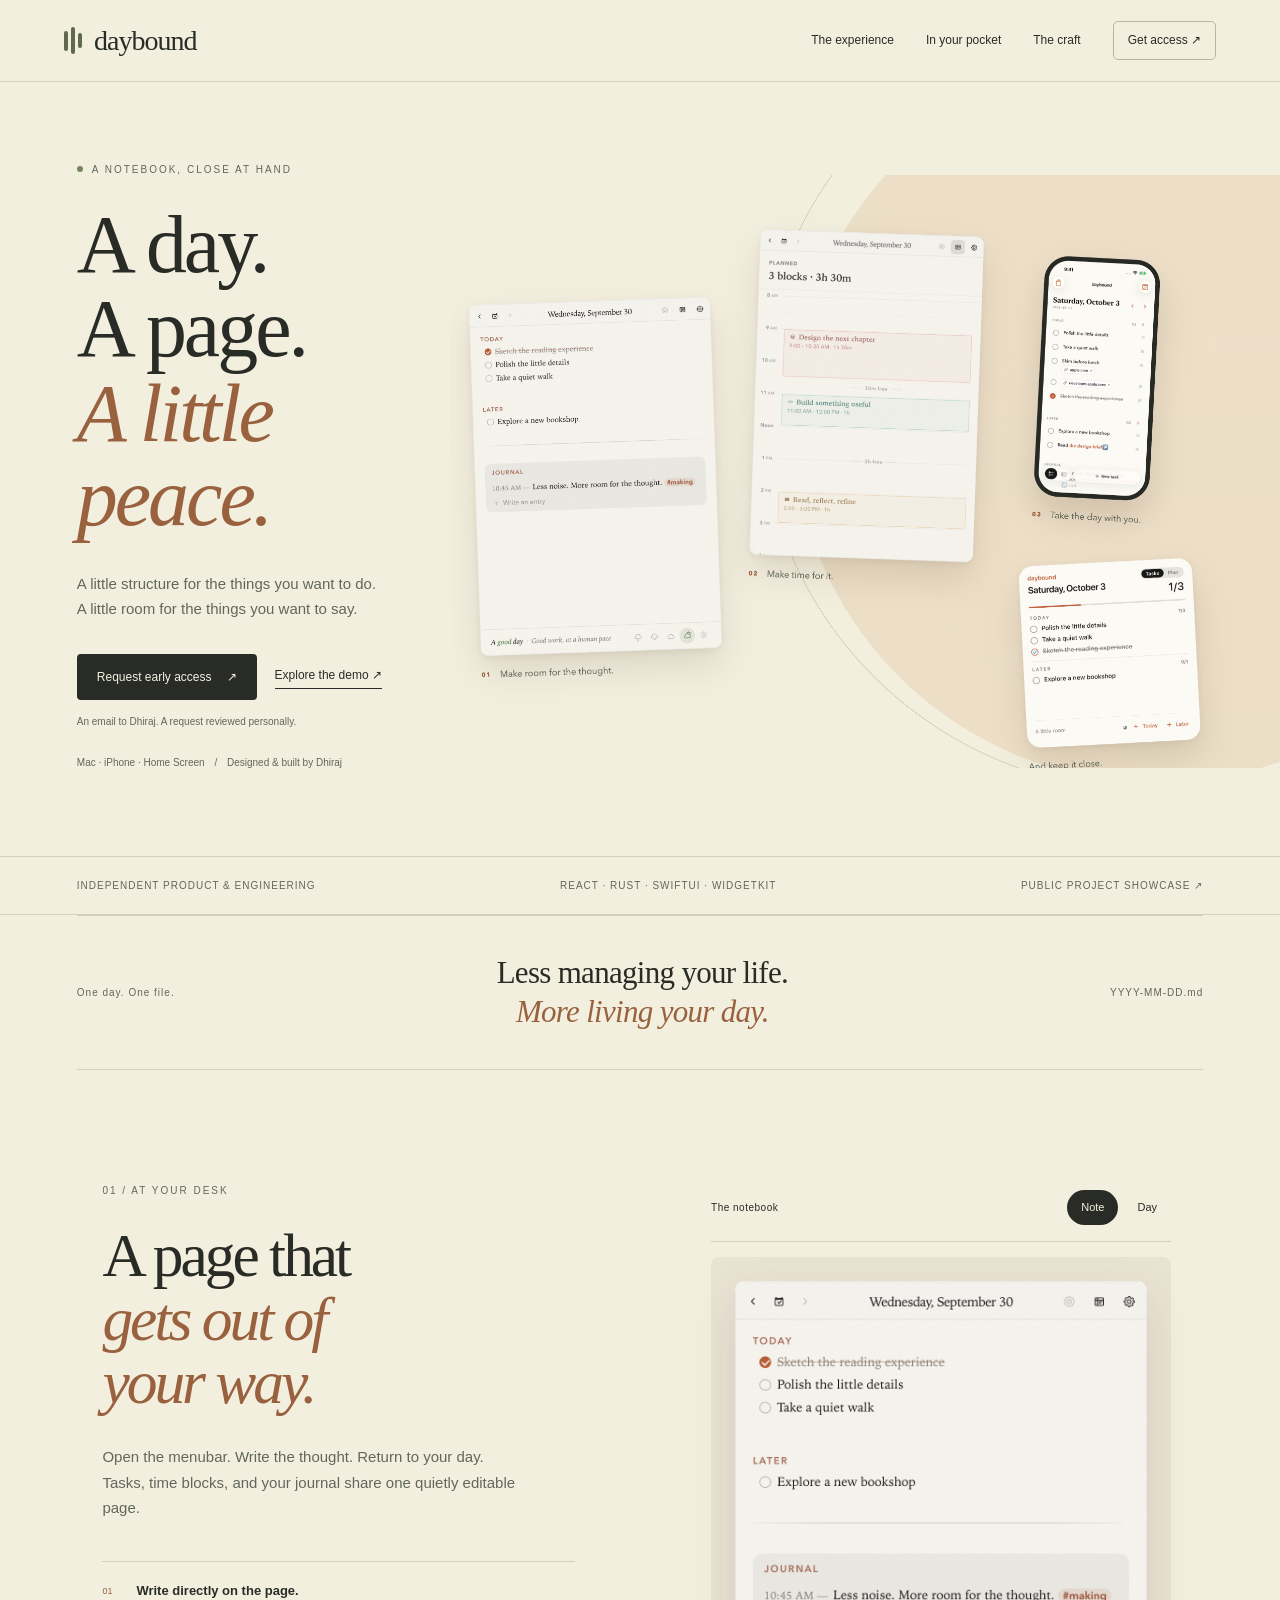
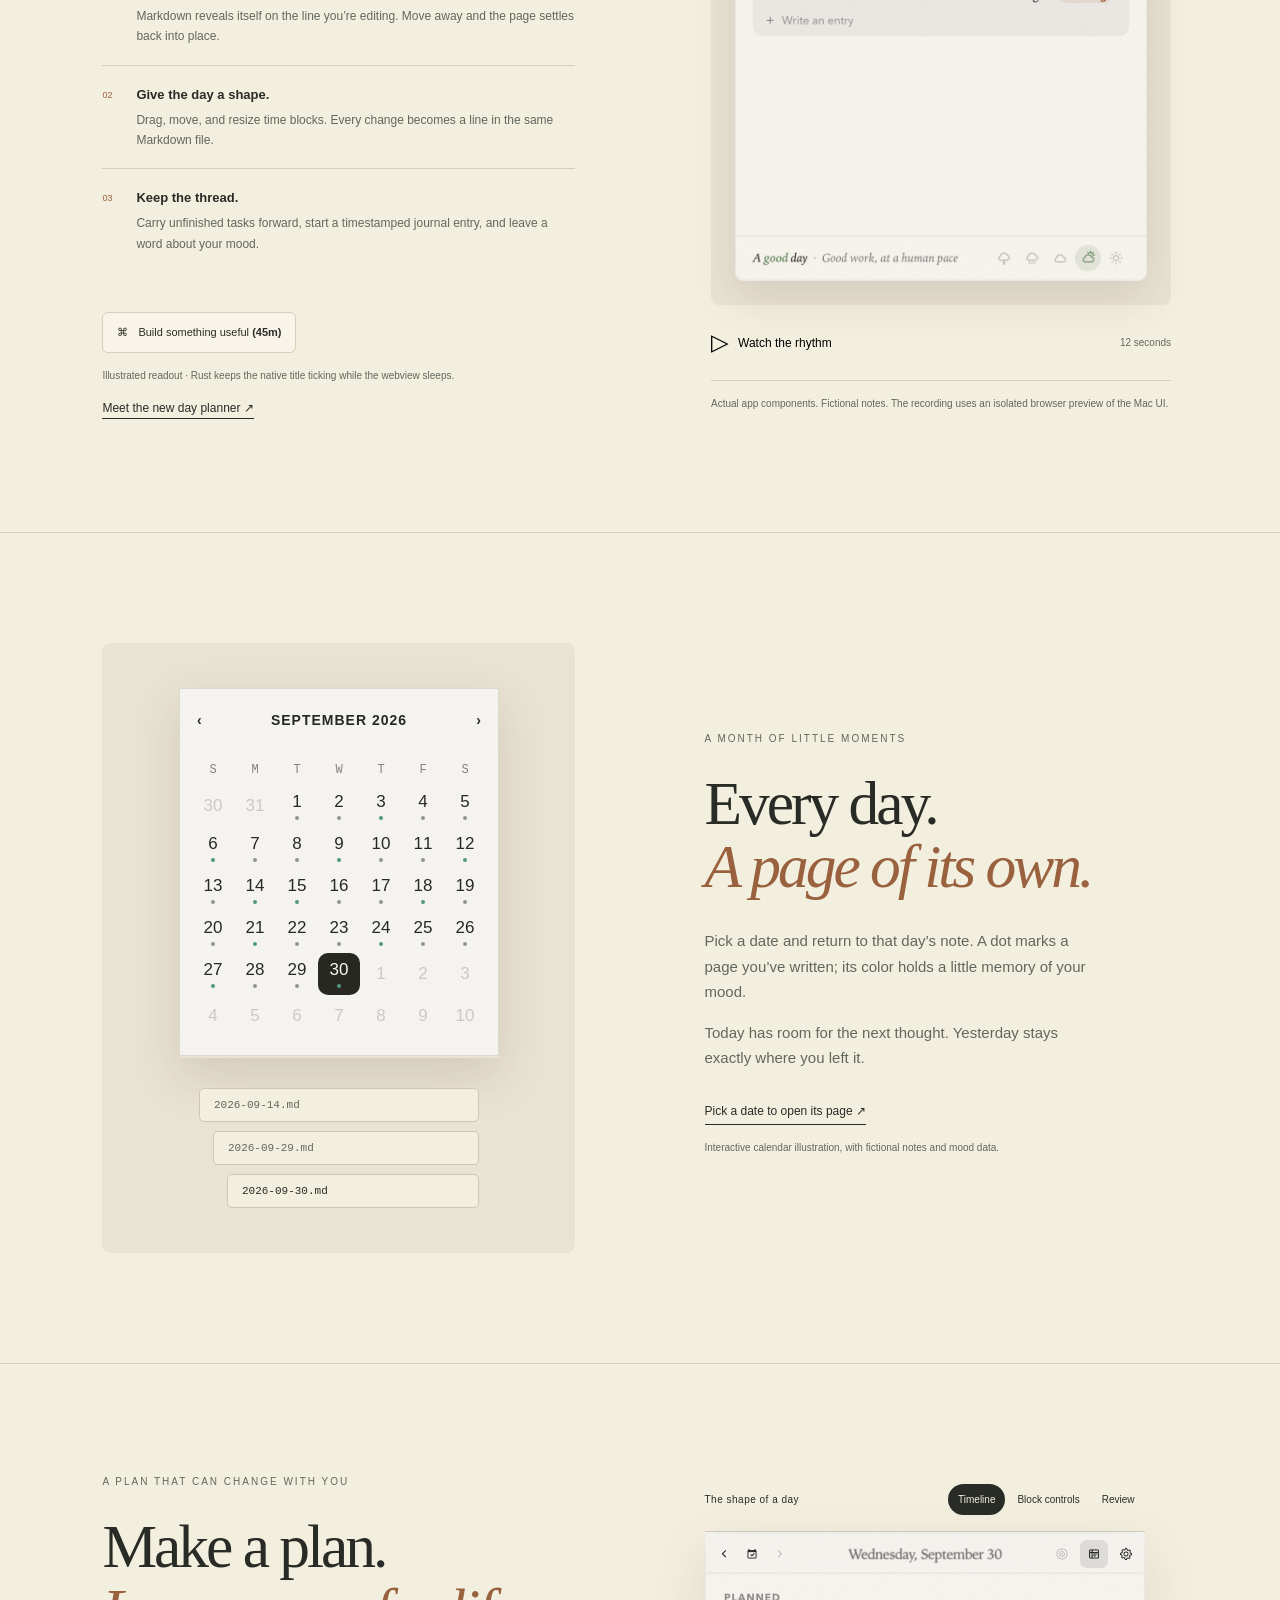
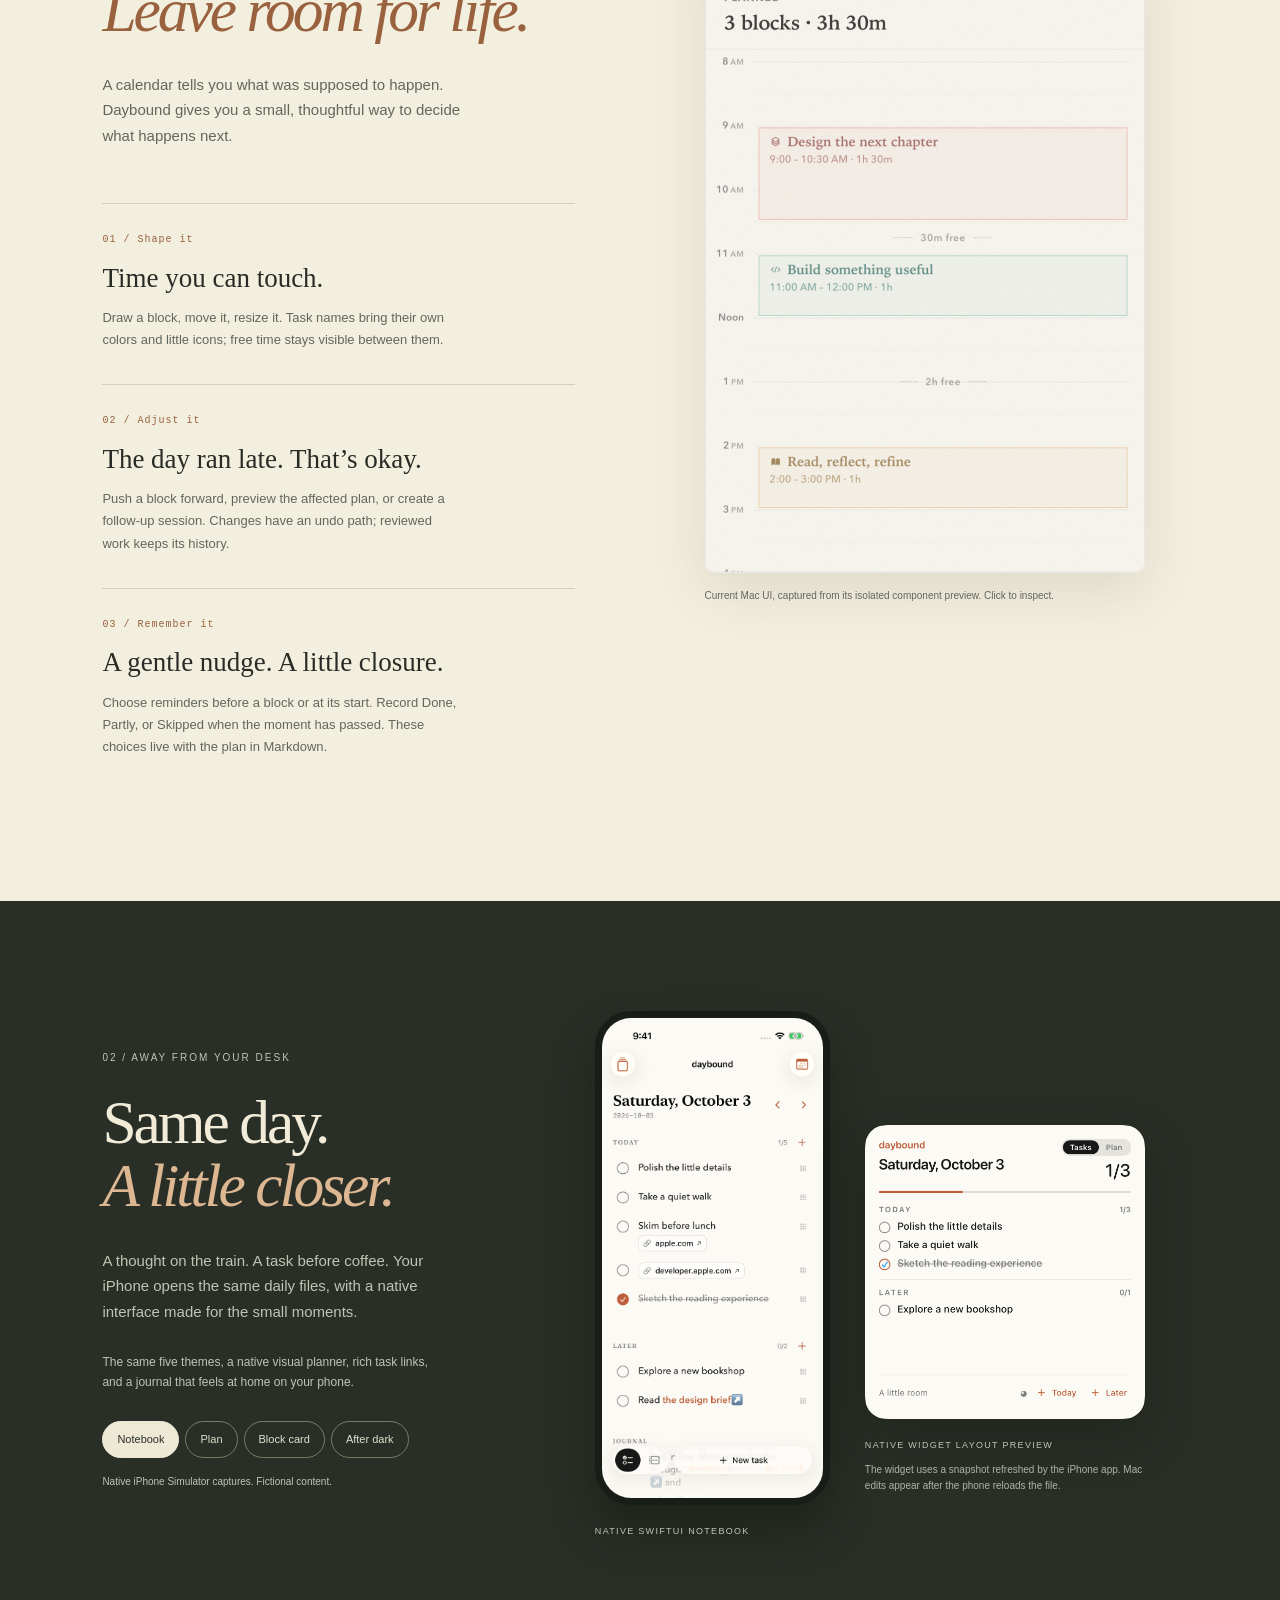
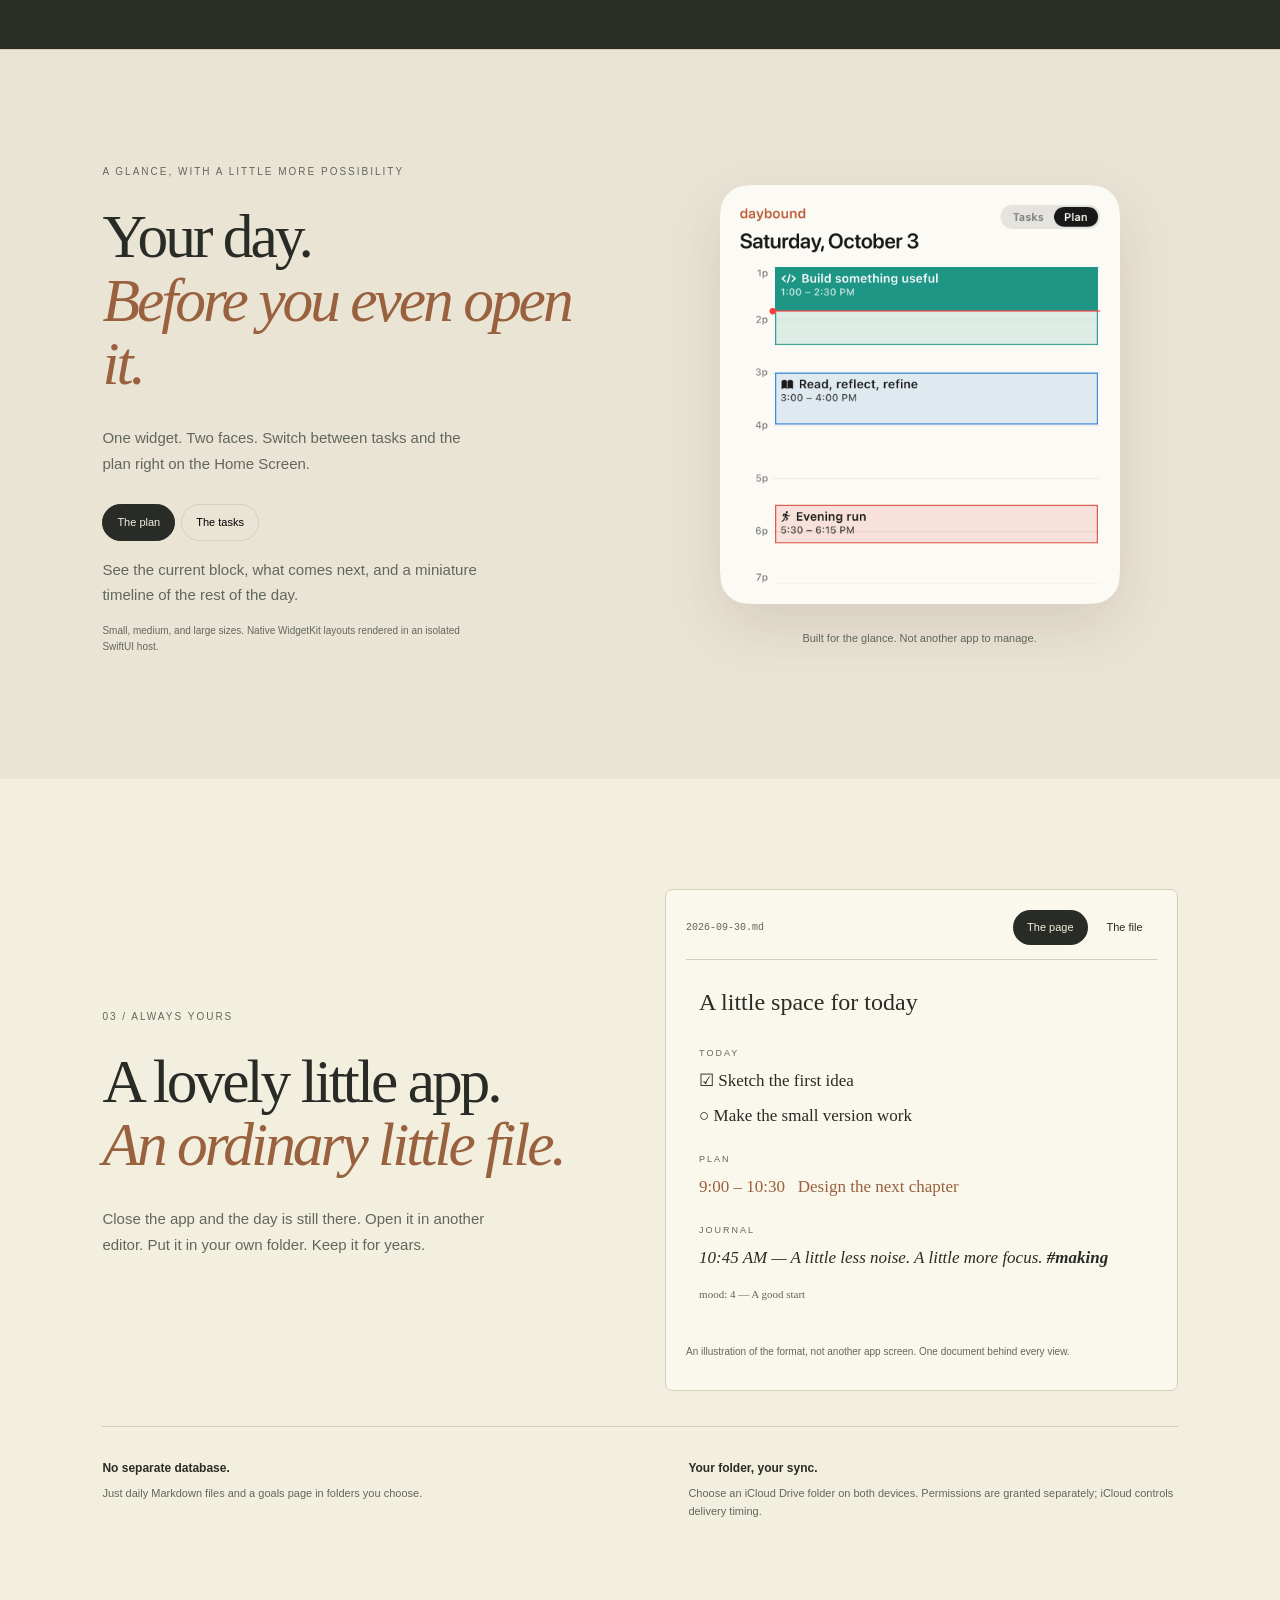
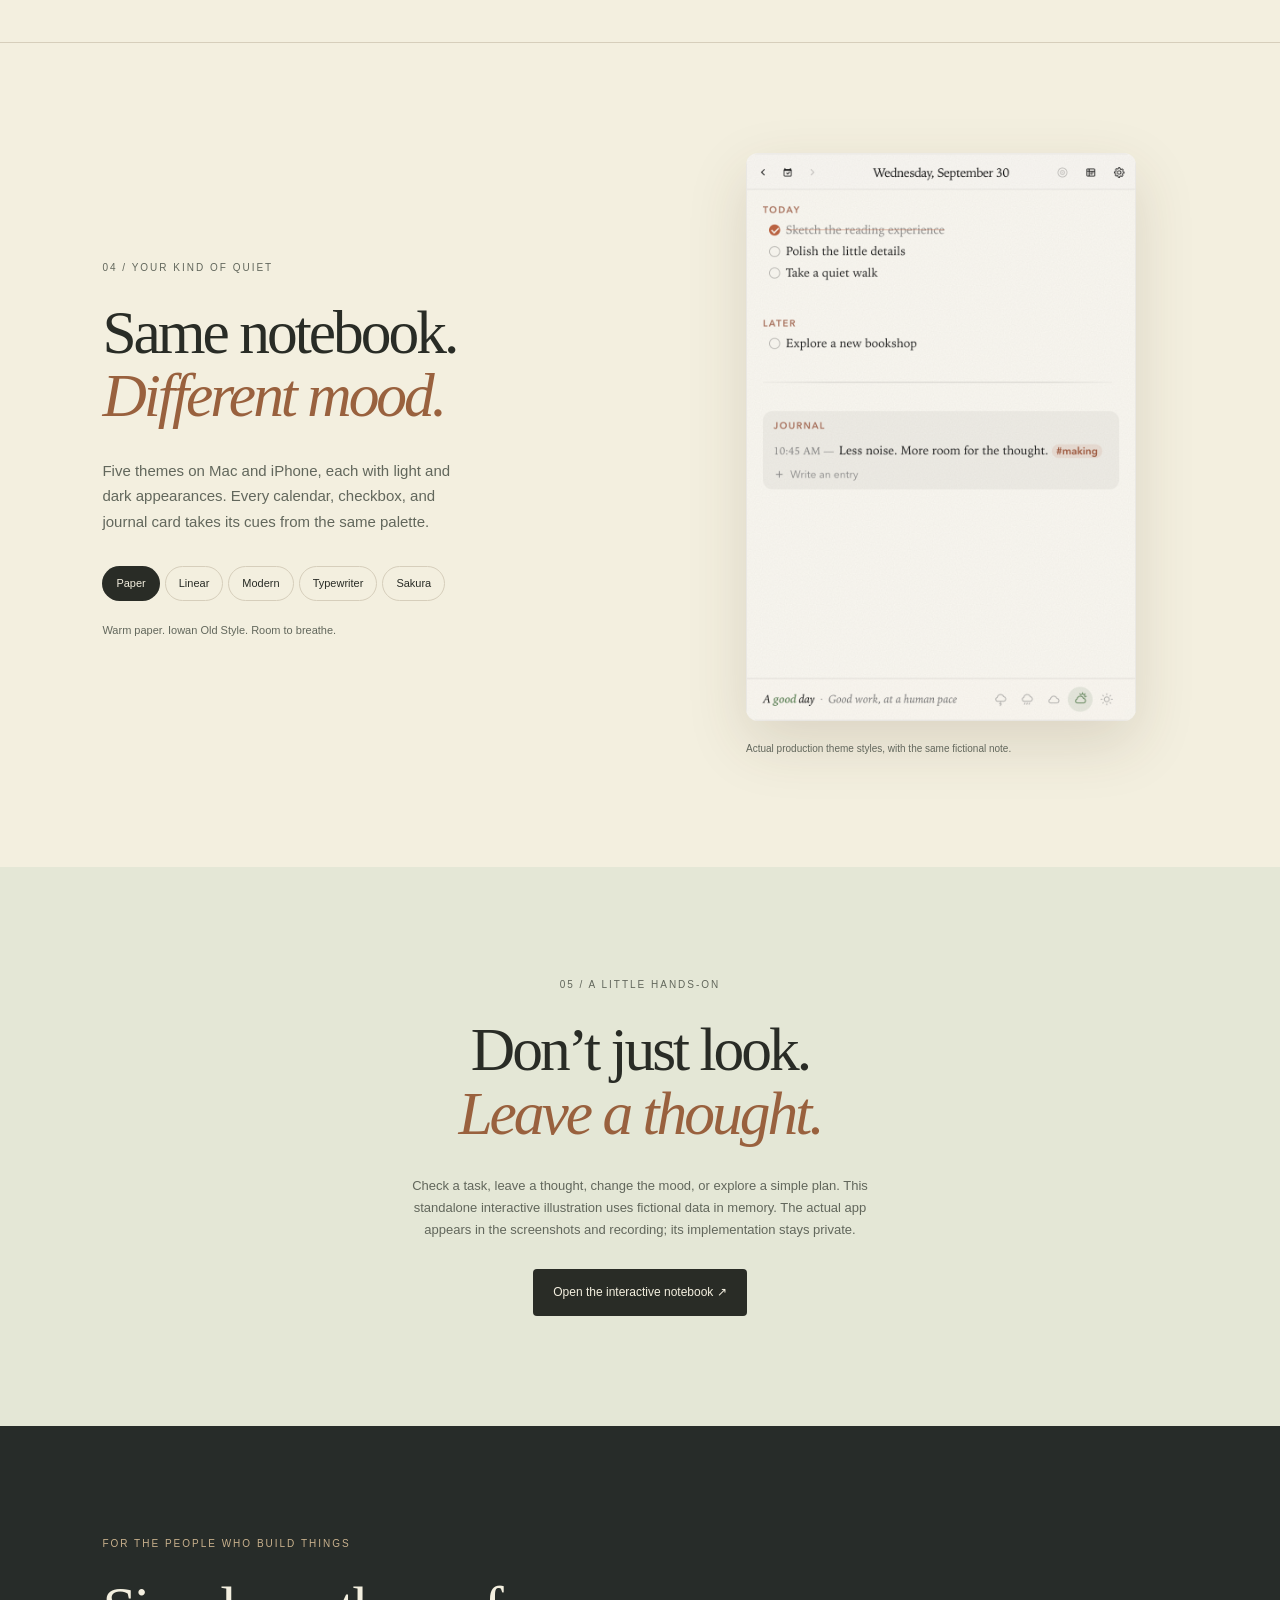
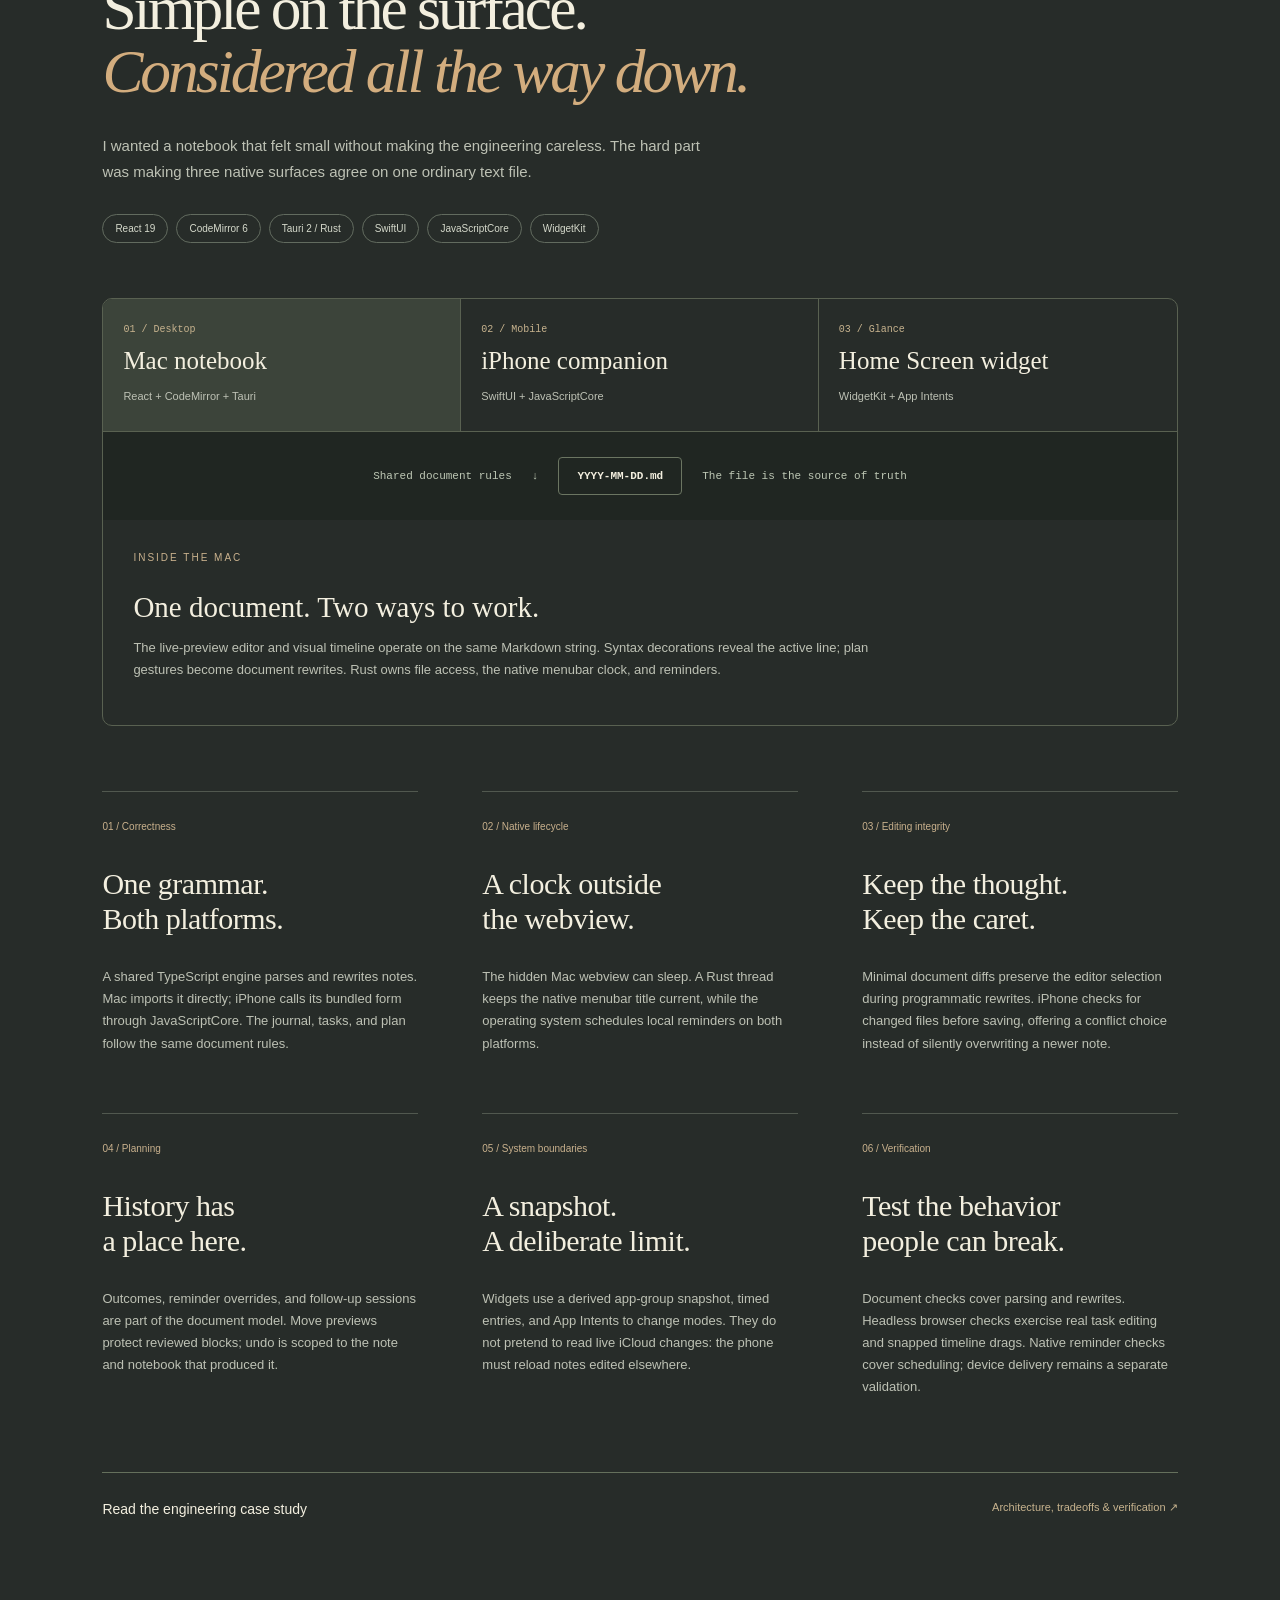
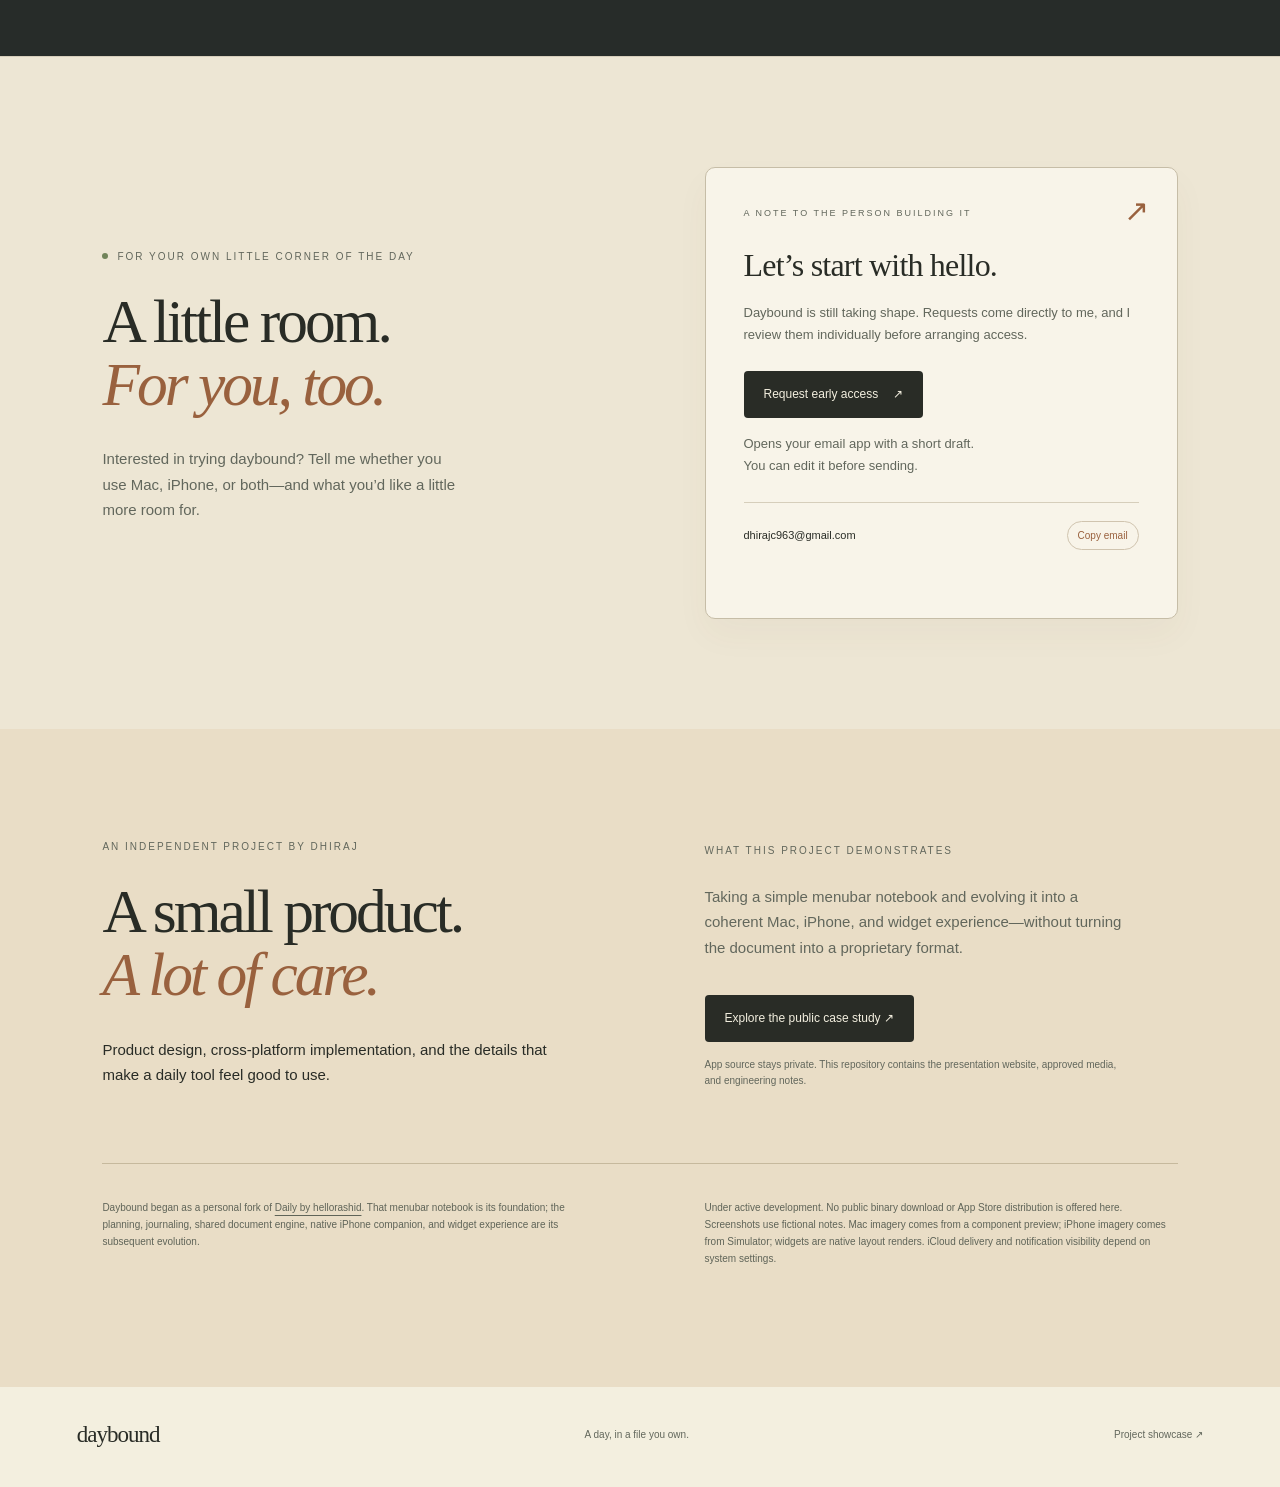
==== commit 11a27854: "Add personal early-access requests by email" ====
--- a/index.html
+++ b/index.html
@@ -25,7 +25,7 @@
   <a class="skip-link" href="#main">Skip to content</a>
   <header class="site-header">
     <a class="wordmark" href="#top" aria-label="daybound home"><span class="mark" aria-hidden="true"><i></i><i></i><i></i></span>daybound</a>
-    <nav aria-label="Main navigation"><a href="#experience">The experience</a><a href="#pocket">In your pocket</a><a href="#craft">The craft</a><a class="nav-source" href="#craft">Engineering <span aria-hidden="true">↗</span></a></nav>
+    <nav aria-label="Main navigation"><a href="#experience">The experience</a><a href="#pocket">In your pocket</a><a href="#craft">The craft</a><a class="nav-source" href="#access">Get access <span aria-hidden="true">↗</span></a></nav>
   </header>
   <main id="main">
     <section class="hero" id="top">
@@ -33,7 +33,8 @@
         <p class="eyebrow"><span class="status-dot"></span>A notebook, close at hand</p>
         <h1>A day.<br>A page.<br><em>A little peace.</em></h1>
         <p class="hero-description">A little structure for the things you want to do. A little room for the things you want to say.</p>
-        <div class="hero-actions"><a class="button" href="#experience">See the day unfold <span aria-hidden="true">↓</span></a><a class="text-link" href="#try">Explore the demo ↗</a></div>
+        <div class="hero-actions"><a class="button" href="mailto:dhirajc963@gmail.com?subject=daybound%20%E2%80%94%20Early%20access%20request&amp;body=Hi%20Dhiraj%2C%0A%0AI%27d%20love%20to%20try%20daybound.%0A%0AI%20use%3A%20Mac%20%2F%20iPhone%20%2F%20both%0AI%27d%20use%20it%20for%3A%20%0A%0AThanks%2C%0A%5BYour%20name%5D">Request early access <span aria-hidden="true">↗</span></a><a class="text-link" href="#try">Explore the demo ↗</a></div>
+        <p class="access-hint">An email to Dhiraj. A request reviewed personally.</p>
         <p class="platforms">Mac · iPhone · Home Screen <span> / </span> Designed & built by Dhiraj</p>
       </div>
       <div class="hero-art reveal"><img src="assets/showcase/hero-scene.png" alt="daybound's actual Mac notebook and Day view, native iPhone app, and SwiftUI widget layout preview with fictional notes" width="1650" height="1180" fetchpriority="high"></div>
@@ -101,6 +102,10 @@
       <div class="craft-grid"><article class="reveal"><span>01 / Correctness</span><h3>One grammar.<br>Both platforms.</h3><p>A shared TypeScript engine parses and rewrites notes. Mac imports it directly; iPhone calls its bundled form through JavaScriptCore. The journal, tasks, and plan follow the same document rules.</p></article><article class="reveal"><span>02 / Native lifecycle</span><h3>A clock outside<br>the webview.</h3><p>The hidden Mac webview can sleep. A Rust thread keeps the native menubar title current, while the operating system schedules local reminders on both platforms.</p></article><article class="reveal"><span>03 / Editing integrity</span><h3>Keep the thought.<br>Keep the caret.</h3><p>Minimal document diffs preserve the editor selection during programmatic rewrites. iPhone checks for changed files before saving, offering a conflict choice instead of silently overwriting a newer note.</p></article><article class="reveal"><span>04 / Planning</span><h3>History has<br>a place here.</h3><p>Outcomes, reminder overrides, and follow-up sessions are part of the document model. Move previews protect reviewed blocks; undo is scoped to the note and notebook that produced it.</p></article><article class="reveal"><span>05 / System boundaries</span><h3>A snapshot.<br>A deliberate limit.</h3><p>Widgets use a derived app-group snapshot, timed entries, and App Intents to change modes. They do not pretend to read live iCloud changes: the phone must reload notes edited elsewhere.</p></article><article class="reveal"><span>06 / Verification</span><h3>Test the behavior<br>people can break.</h3><p>Document checks cover parsing and rewrites. Headless browser checks exercise real task editing and snapped timeline drags. Native reminder checks cover scheduling; device delivery remains a separate validation.</p></article></div>
       <a class="engineering-link" href="engineering.html"><span>Read the engineering case study</span><span>Architecture, tradeoffs & verification ↗</span></a>
     </section>
+    <section class="access-section section" id="access" aria-labelledby="access-title">
+      <div class="access-copy"><p class="eyebrow"><span class="status-dot"></span>For your own little corner of the day</p><h2 id="access-title">A little room.<br><em>For you, too.</em></h2><p>Interested in trying daybound? Tell me whether you use Mac, iPhone, or both—and what you’d like a little more room for.</p></div>
+      <div class="access-card"><span class="access-card-mark" aria-hidden="true">↗</span><p class="eyebrow">A note to the person building it</p><h3>Let’s start with hello.</h3><p>Daybound is still taking shape. Requests come directly to me, and I review them individually before arranging access.</p><a class="button" href="mailto:dhirajc963@gmail.com?subject=daybound%20%E2%80%94%20Early%20access%20request&amp;body=Hi%20Dhiraj%2C%0A%0AI%27d%20love%20to%20try%20daybound.%0A%0AI%20use%3A%20Mac%20%2F%20iPhone%20%2F%20both%0AI%27d%20use%20it%20for%3A%20%0A%0AThanks%2C%0A%5BYour%20name%5D">Request early access <span aria-hidden="true">↗</span></a><p class="access-email-note">Opens your email app with a short draft.<br>You can edit it before sending.</p><div class="access-email"><a href="mailto:dhirajc963@gmail.com">dhirajc963@gmail.com</a><button id="copy-access-email" type="button" hidden>Copy email</button></div><p class="access-copy-status" id="access-copy-status" role="status" aria-live="polite"></p></div>
+    </section>
     <section class="closing section" id="about"><div class="closing-grid"><div class="reveal"><p class="eyebrow">An independent project by Dhiraj</p><h2>A small product.<br><em>A lot of care.</em></h2><p>Product design, cross-platform implementation, and the details that make a daily tool feel good to use.</p></div><div class="builder-note reveal"><p class="eyebrow">What this project demonstrates</p><p>Taking a simple menubar notebook and evolving it into a coherent Mac, iPhone, and widget experience—without turning the document into a proprietary format.</p><a class="button" href="https://github.com/dhirajcdry/daybound.page">Explore the public case study ↗</a><p class="caption">App source stays private. This repository contains the presentation website, approved media, and engineering notes.</p></div></div><div class="honesty"><p>Daybound began as a personal fork of <a href="https://github.com/hellorashid/daily">Daily by hellorashid</a>. That menubar notebook is its foundation; the planning, journaling, shared document engine, native iPhone companion, and widget experience are its subsequent evolution.</p><p>Under active development. No public binary download or App Store distribution is offered here. Screenshots use fictional notes. Mac imagery comes from a component preview; iPhone imagery comes from Simulator; widgets are native layout renders. iCloud delivery and notification visibility depend on system settings.</p></div></section>
     <dialog id="image-dialog"><button id="close-image" type="button" aria-label="Close enlarged screenshot">Close ×</button><img id="enlarged-image" alt=""><p id="enlarged-caption"></p></dialog>
   </main>
--- a/styles.css
+++ b/styles.css
@@ -97,3 +97,5 @@
 @media(max-width:750px){.build-strip{flex-wrap:wrap;justify-content:center;font-size:8px;gap:8px 20px}.planner-story{grid-template-columns:1fr;gap:25px}.planner-stage{grid-column:1;grid-row:auto;max-width:400px;margin:auto}.planner-details{grid-row:3}.widget-story{grid-template-columns:1fr;gap:30px}.widget-feature{max-width:350px;margin:auto}.craft-grid{grid-template-columns:1fr;gap:30px}.architecture-surfaces button{padding:14px 9px}.architecture-surfaces b{font-size:18px}.architecture-surfaces span{font-size:9px}.architecture-surfaces small{font-size:8px}.architecture-flow{flex-wrap:wrap;gap:10px;font-size:9px}.architecture-explanation{padding:22px;min-height:240px}.engineering-link{flex-direction:column;gap:8px}.phone-tabs button{padding:7px 10px;font-size:10px}}
 .engineering-page{max-width:840px;margin:auto;padding:85px 40px}.engineering-page h1{font-size:64px;line-height:1.05;margin-bottom:45px}.engineering-page h2{font-size:34px;letter-spacing:-1px;margin:55px 0 20px}.engineering-page p{color:var(--muted);font-size:16px;line-height:1.9}.engineering-page code{font:13px monospace;color:var(--ink)}@media(max-width:750px){.engineering-page{padding:45px 7%}.engineering-page h1{font-size:48px}.engineering-page h2{font-size:29px}.engineering-page p{font-size:14px}}
 .pocket .phone-tabs button{border-color:#738067;color:#e1dfcd}.pocket .phone-tabs button.active{background:#eee9d5;color:#292e27;border-color:#eee9d5}.pocket .caption{color:#b8bdac}
+
+.access-hint{font-size:10px;color:var(--muted);margin:13px 0 0}.access-section{display:grid;grid-template-columns:1fr 1fr;gap:12%;align-items:center;border-top:1px solid var(--line);background:#ede6d4}.access-copy>p:last-child{max-width:360px;color:var(--muted)}.access-card{position:relative;border:1px solid #c6bda7;border-radius:10px;background:#f8f4e9;padding:38px;box-shadow:0 16px 35px #6953310a}.access-card-mark{position:absolute;top:25px;right:28px;font:30px var(--serif);color:var(--amber)}.access-card .eyebrow{padding-right:25px;font-size:9px}.access-card h3{font:32px/1.2 var(--serif);margin:0 0 18px;letter-spacing:-.8px}.access-card>p:not(.eyebrow){color:var(--muted);font-size:13px}.access-card .button{margin-top:12px}.access-card .access-email-note{font-size:10px;margin:15px 0 25px}.access-email{display:flex;align-items:center;justify-content:space-between;flex-wrap:wrap;gap:10px;border-top:1px solid var(--line);padding-top:18px;font-size:11px}.access-email>a{text-decoration:none}.access-email button{font-size:10px;color:var(--amber);background:none;border:1px solid #d0c4af;border-radius:20px;padding:5px 10px}.access-card .access-copy-status{font-size:10px;min-height:1.7em;margin:8px 0 0}@media(max-width:750px){.access-section{grid-template-columns:1fr;gap:28px}.access-card{padding:27px}.access-card h3{font-size:29px}.access-hint{font-size:9px}}
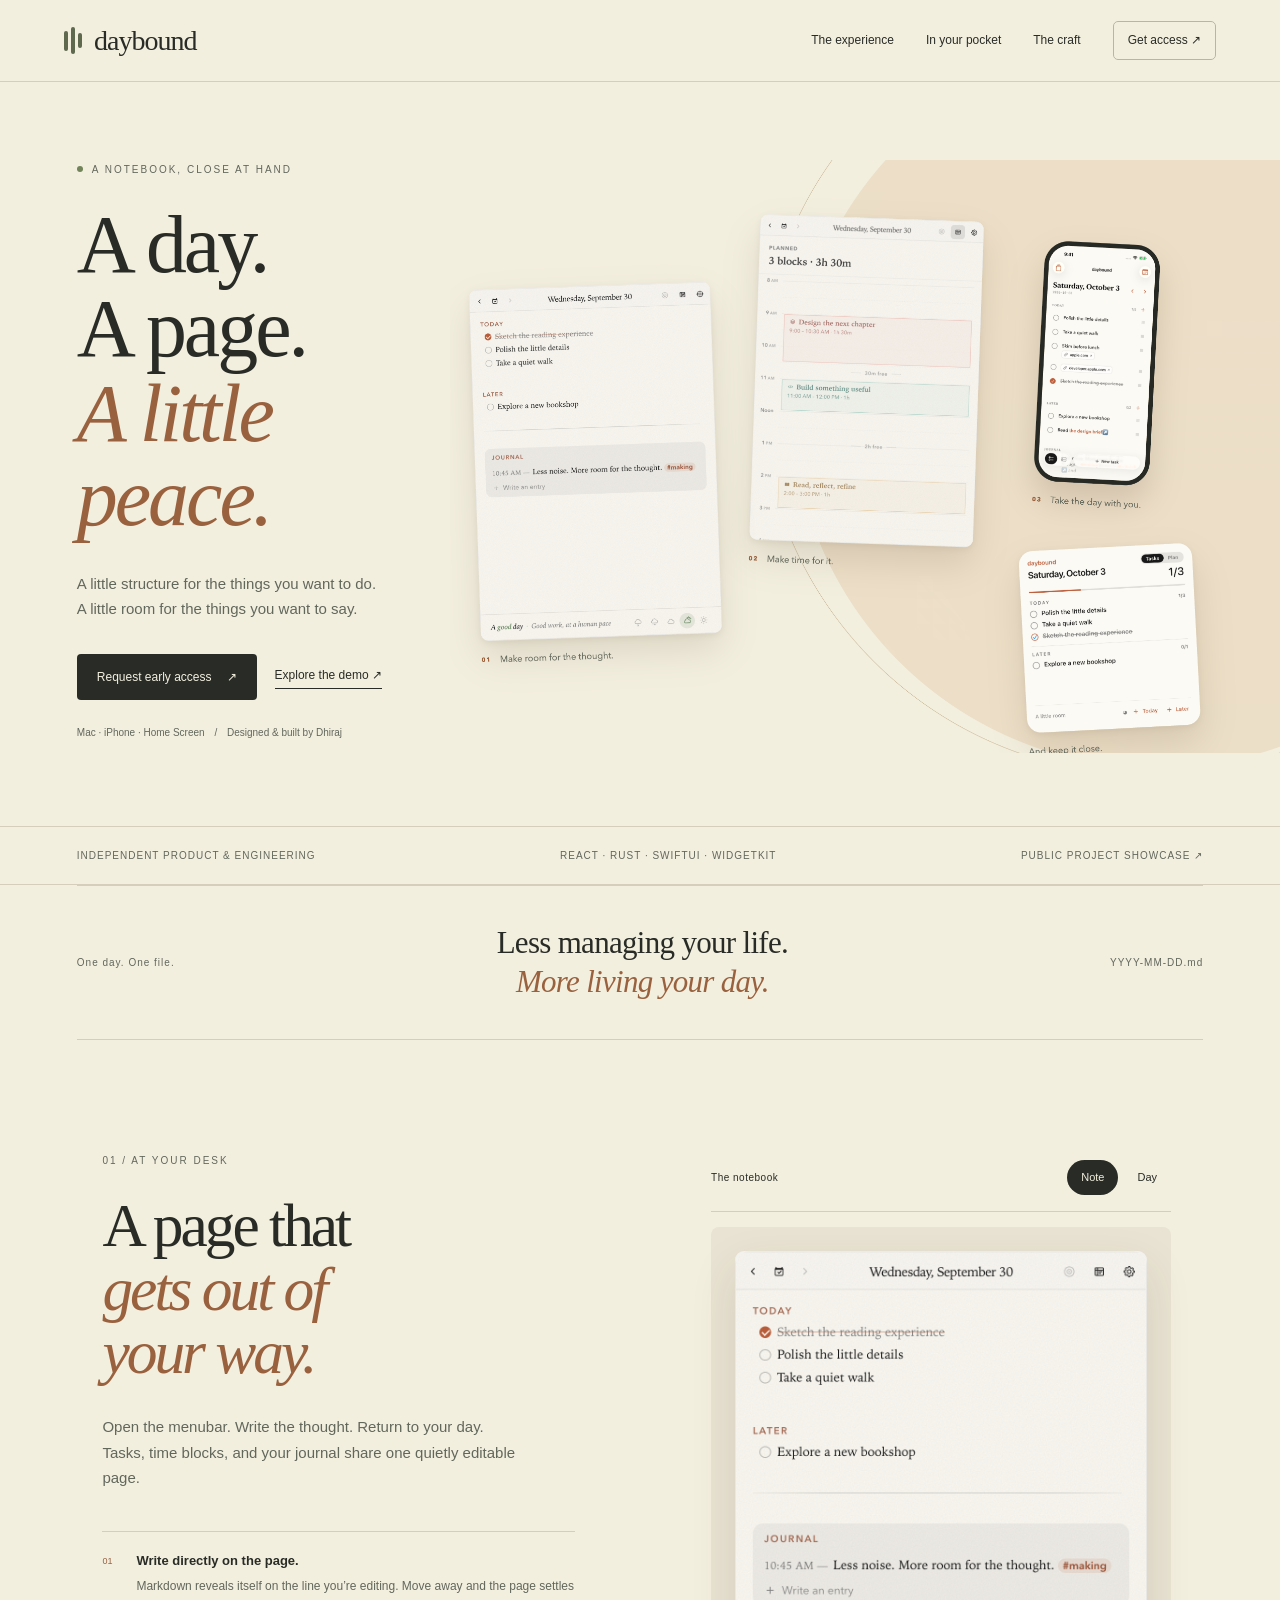
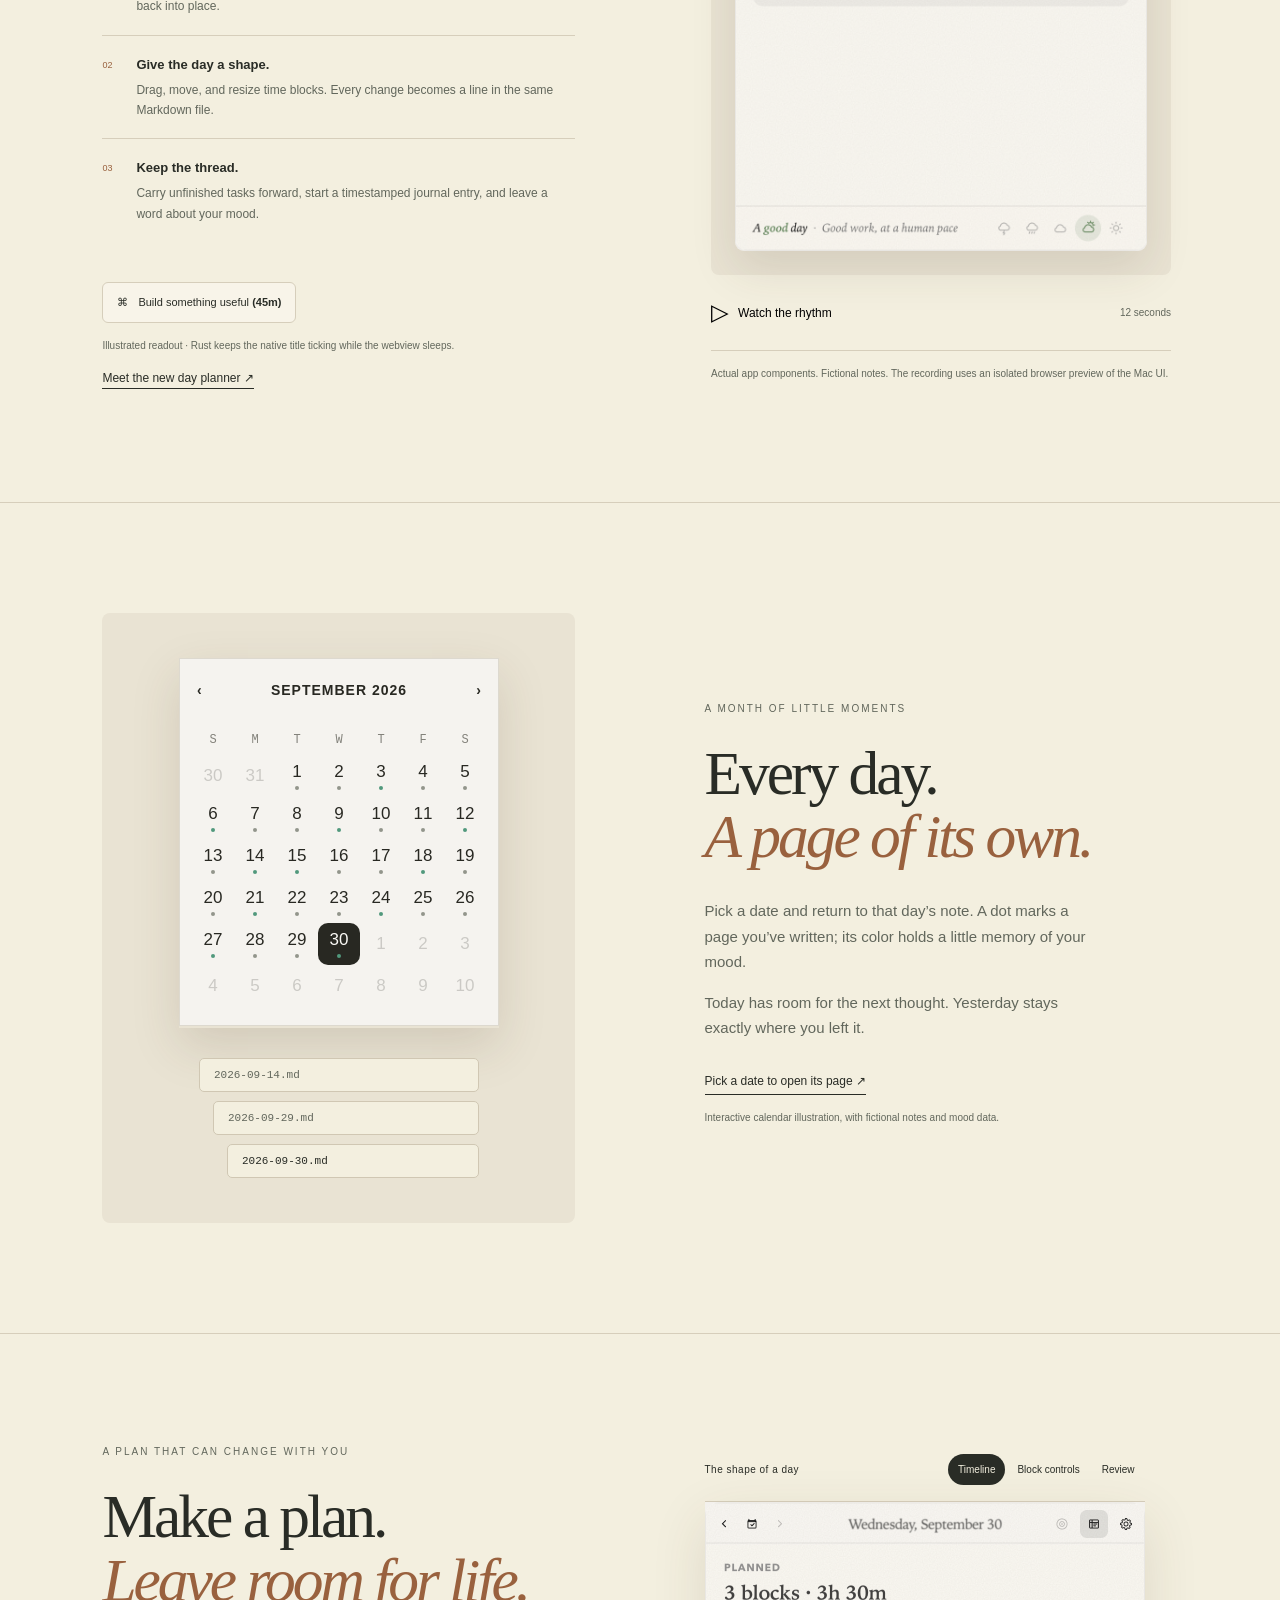
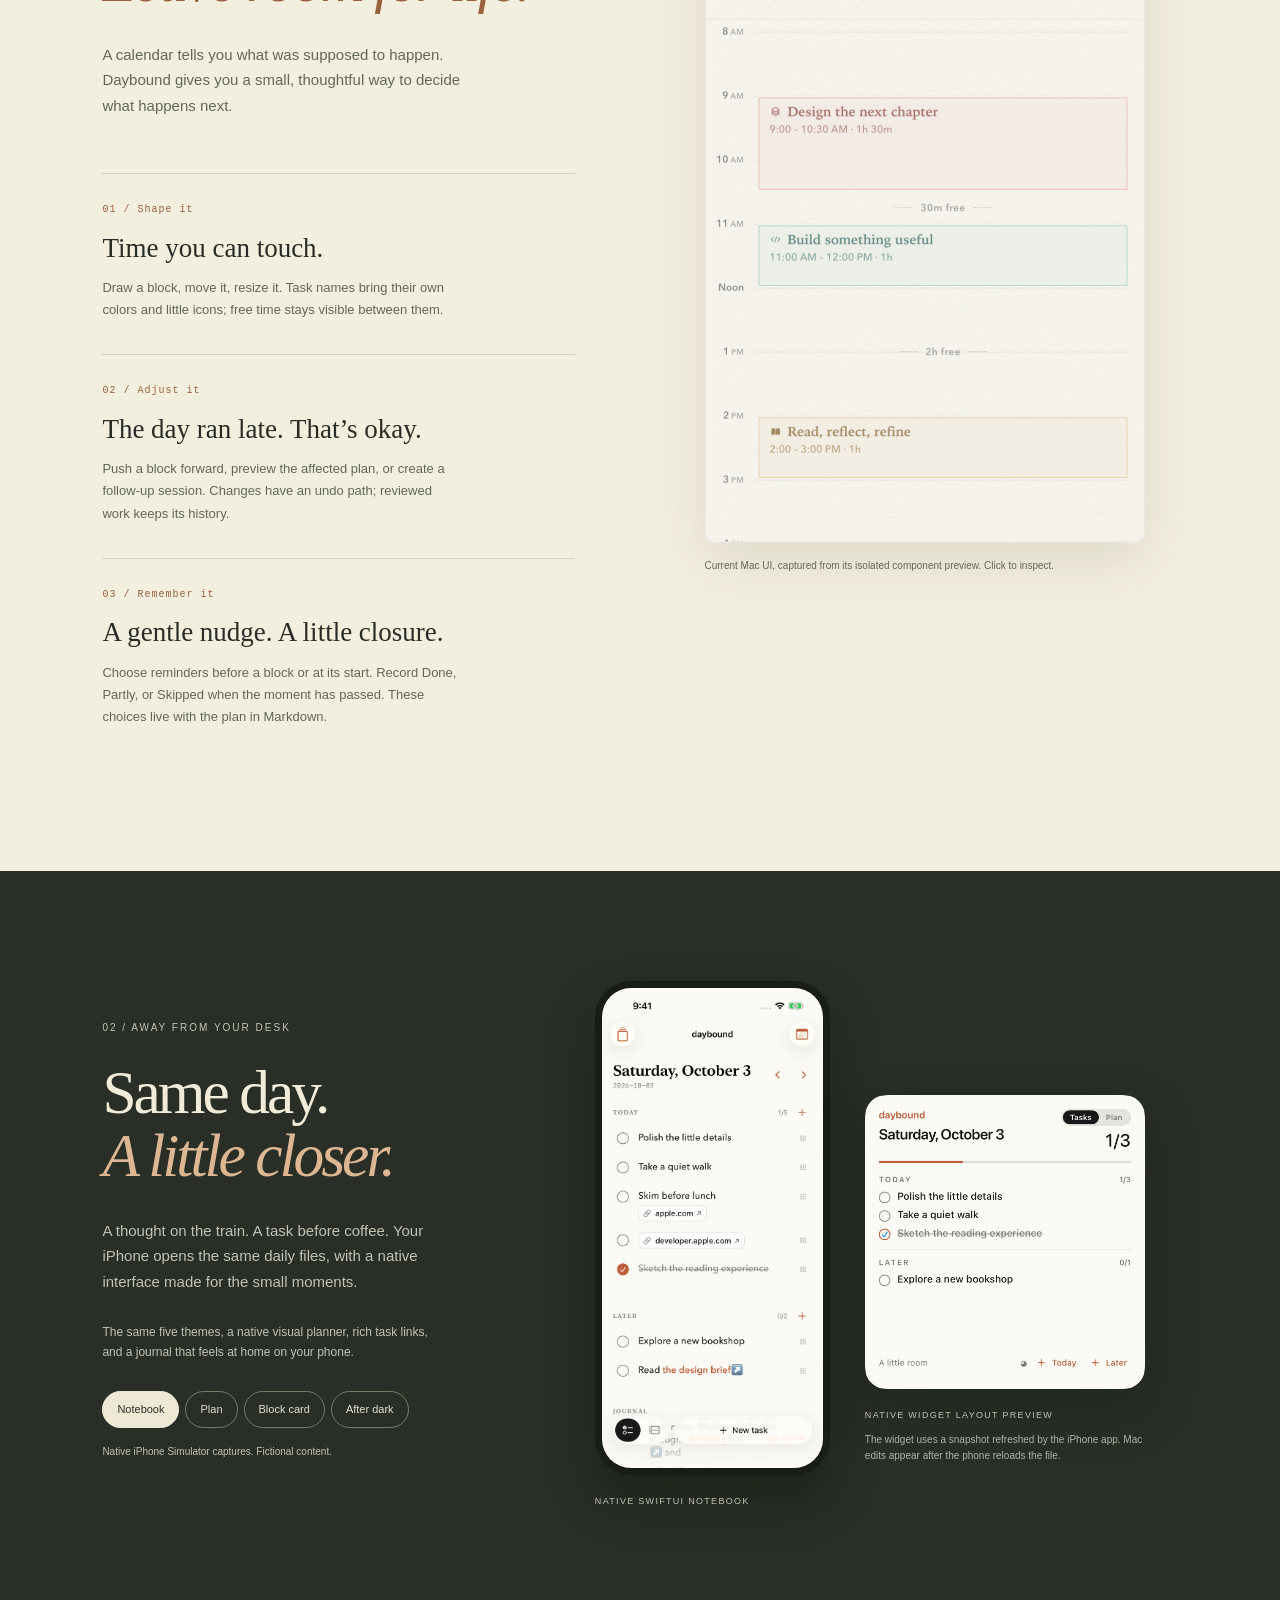
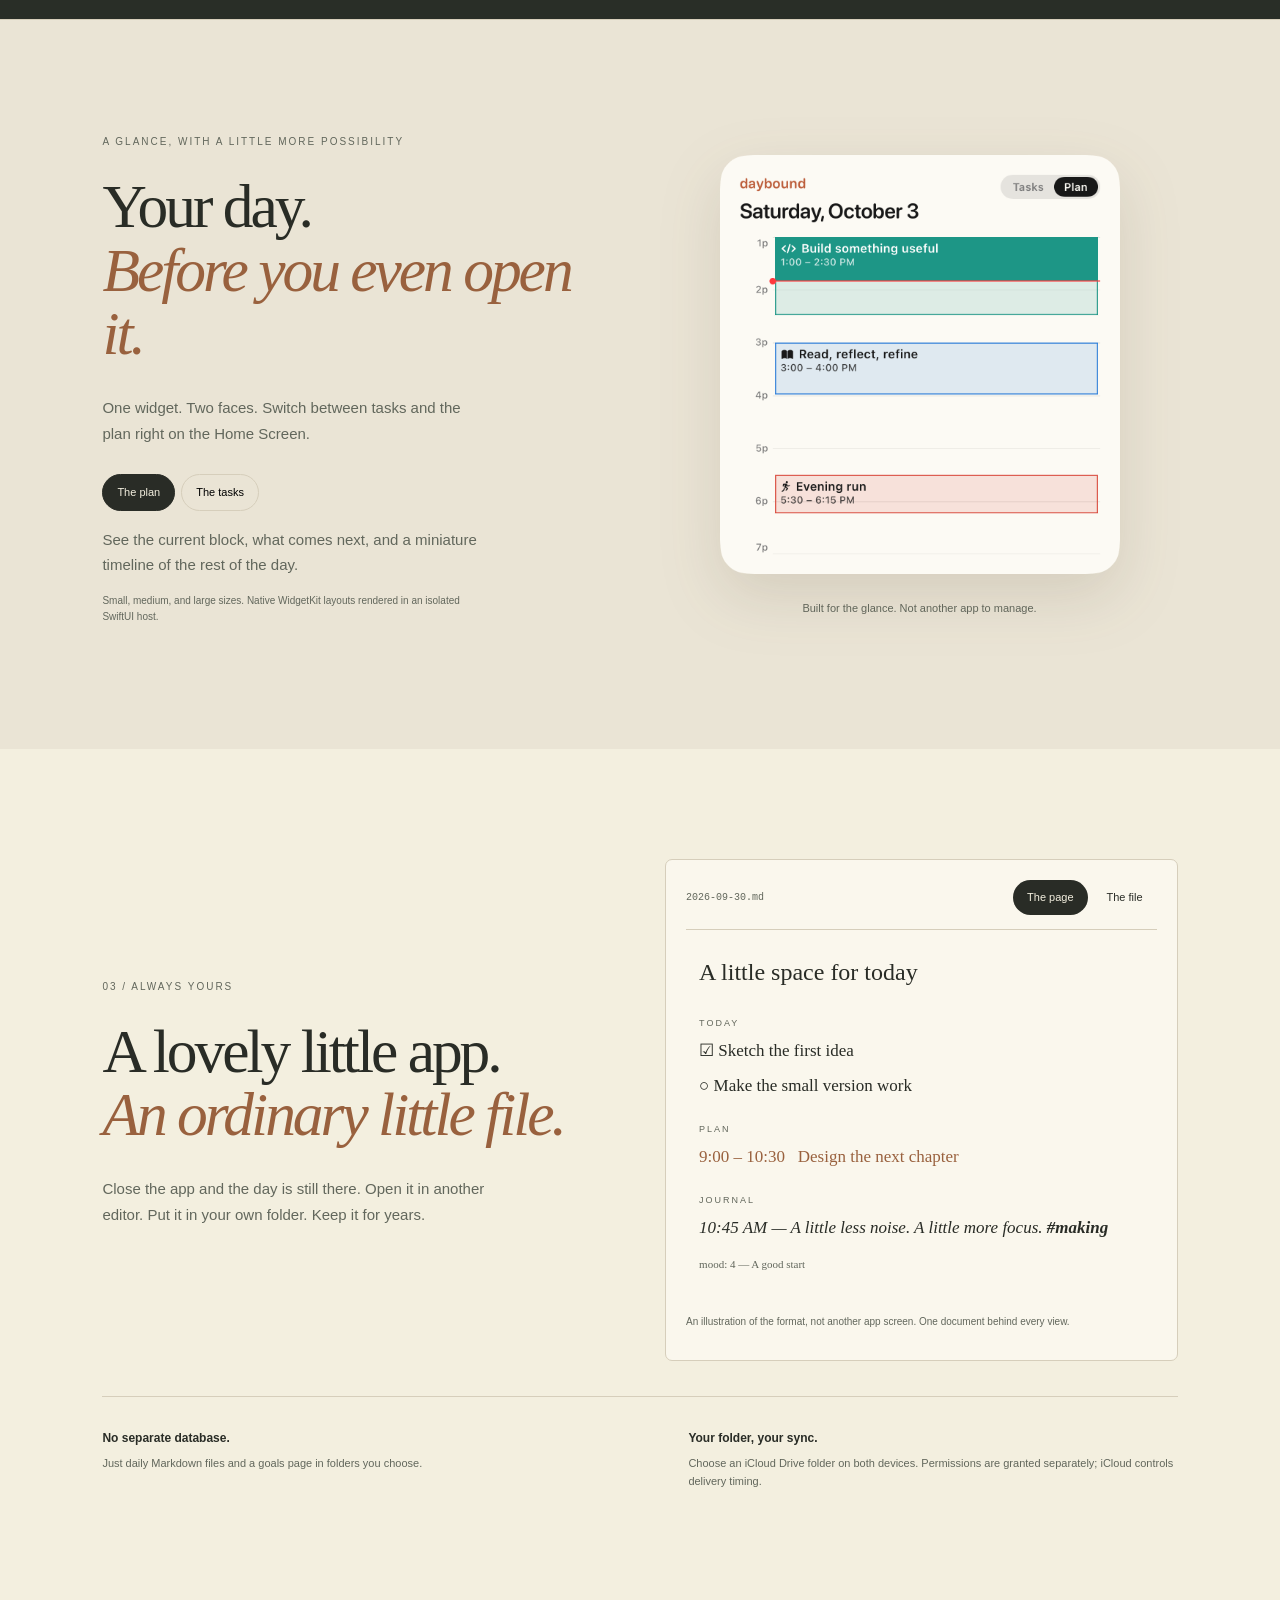
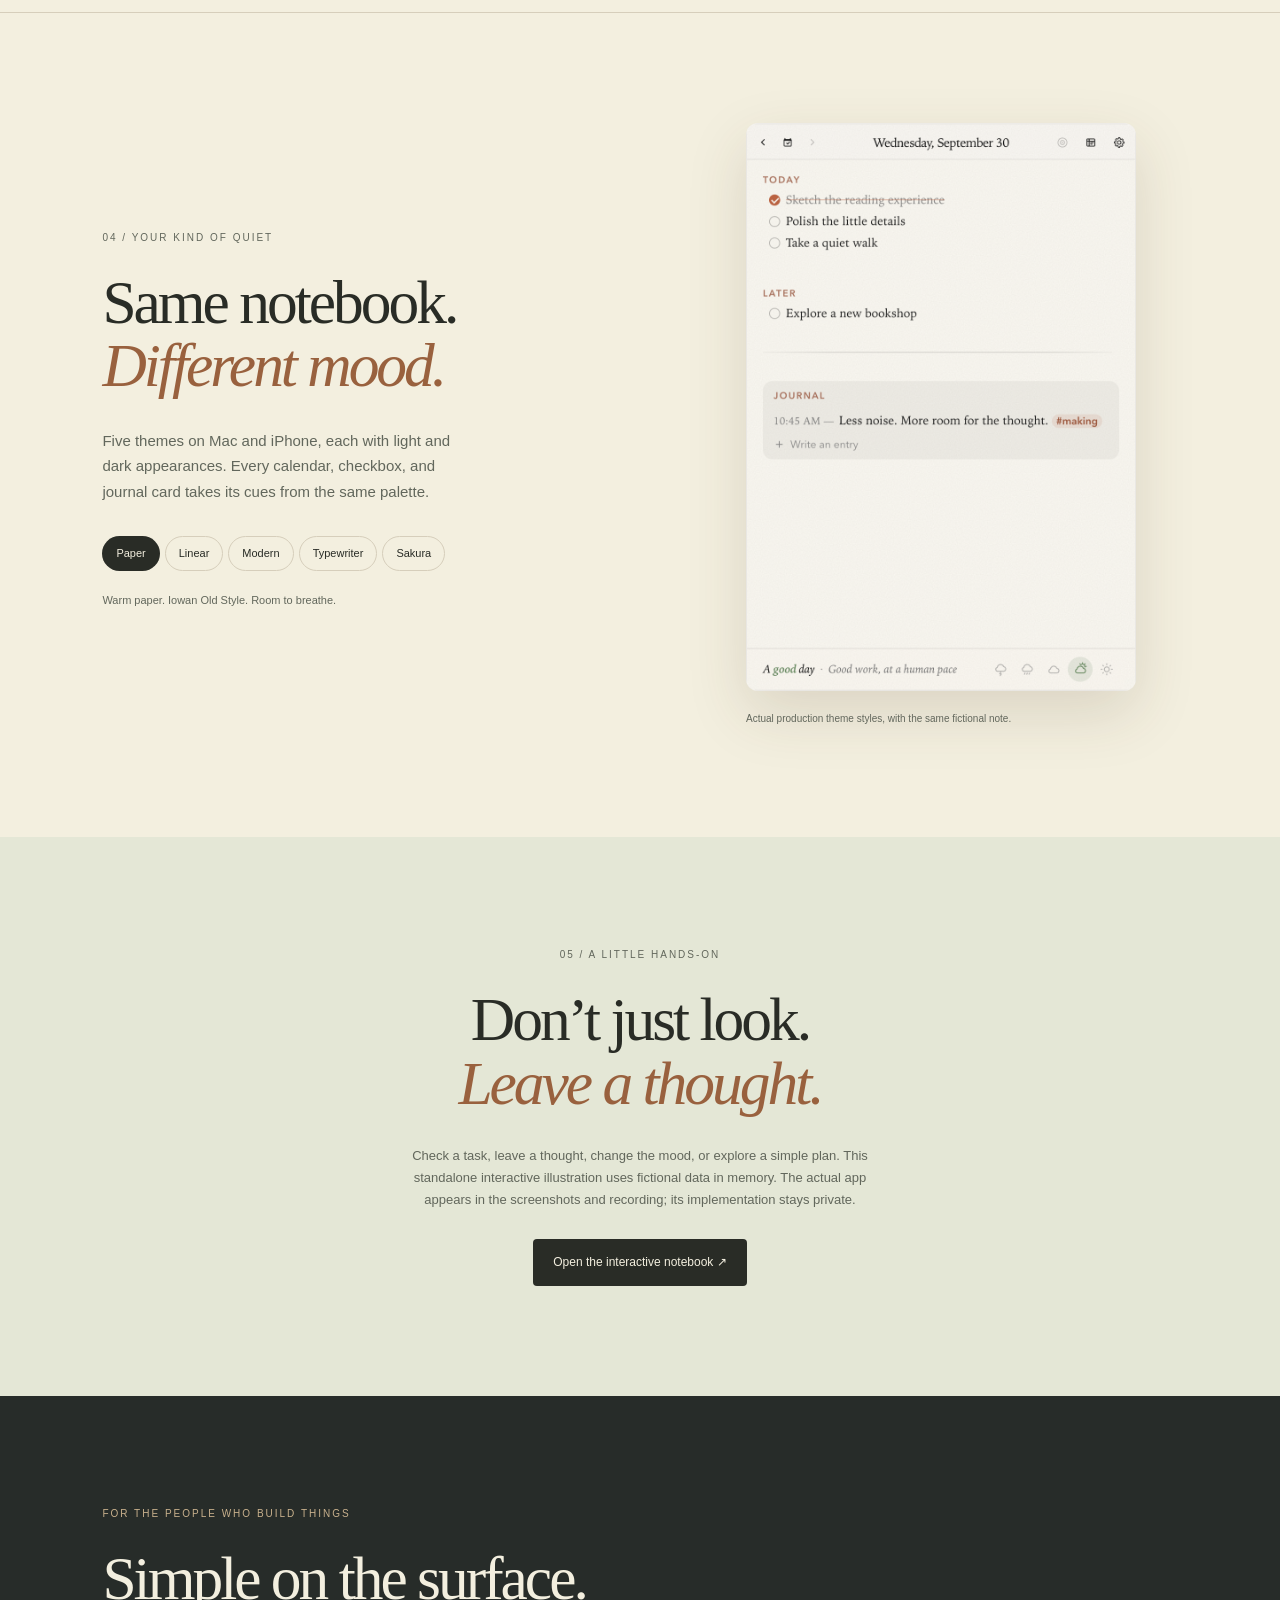
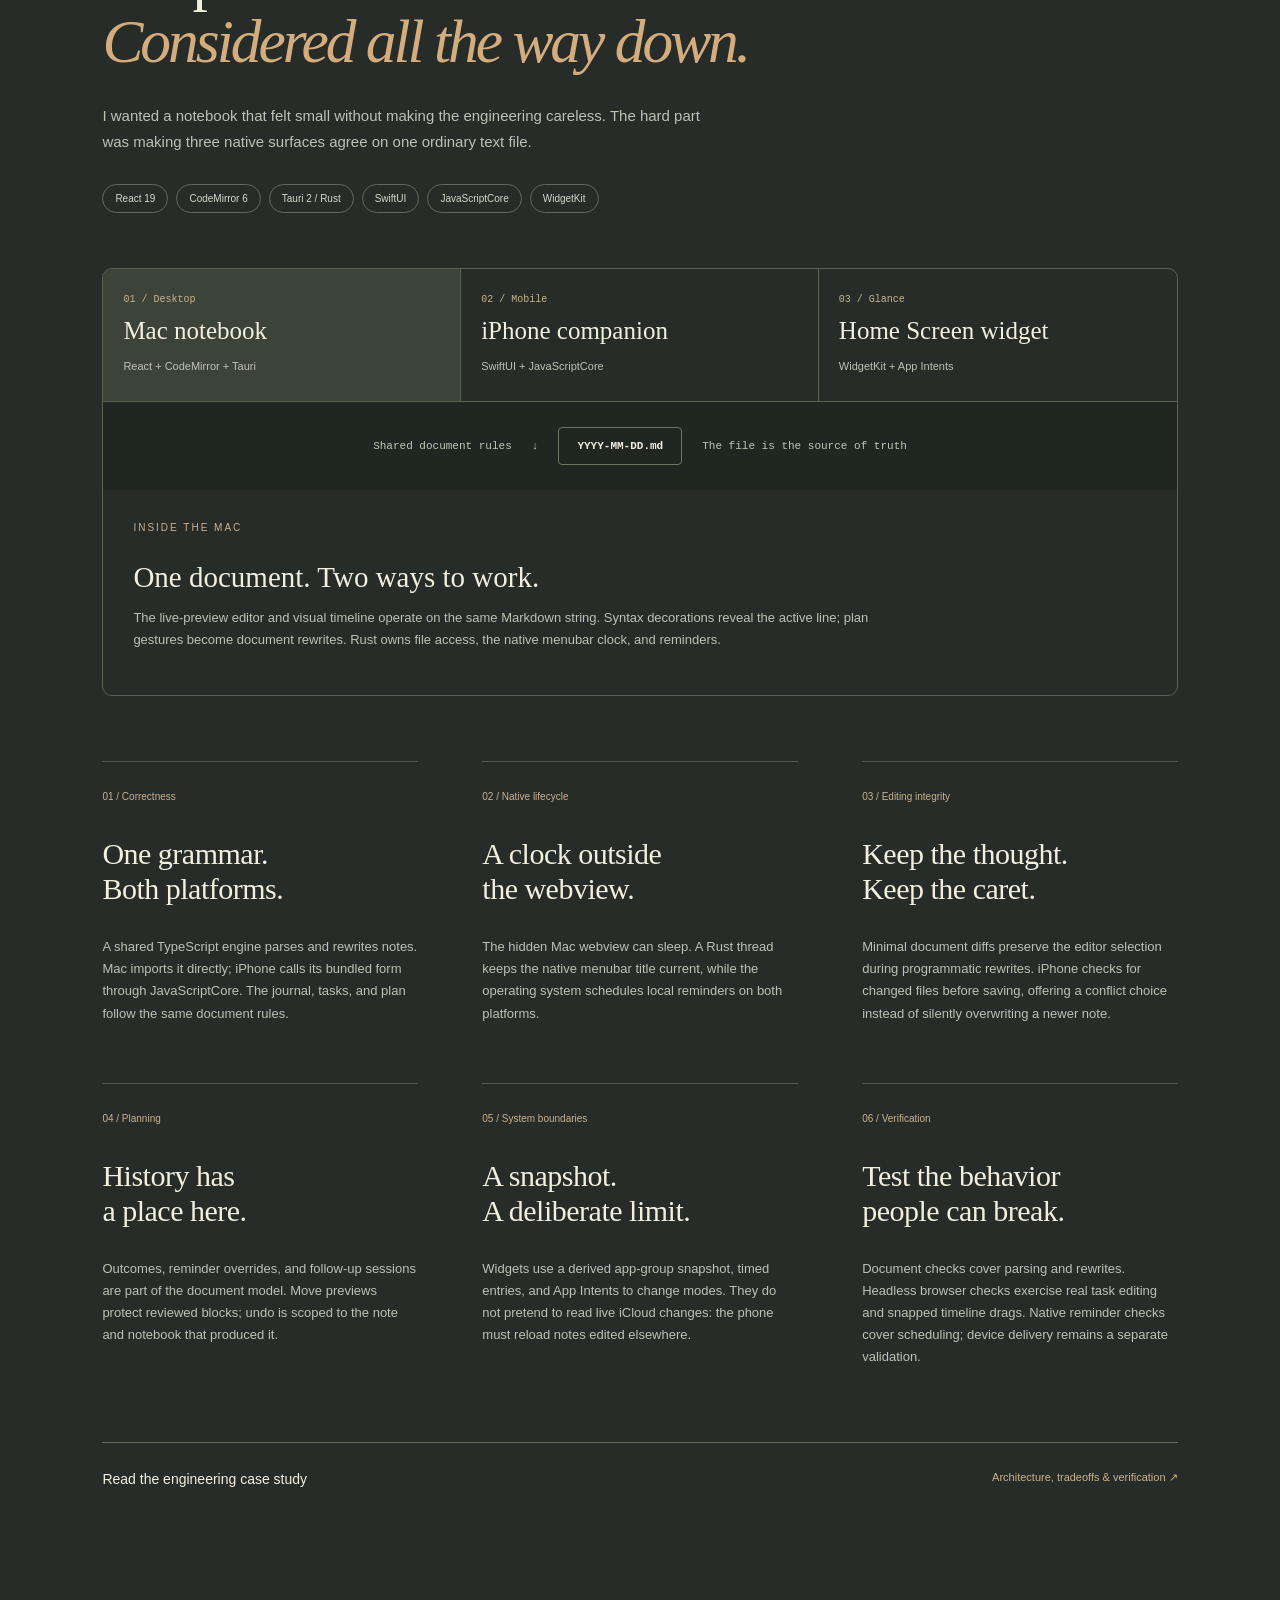
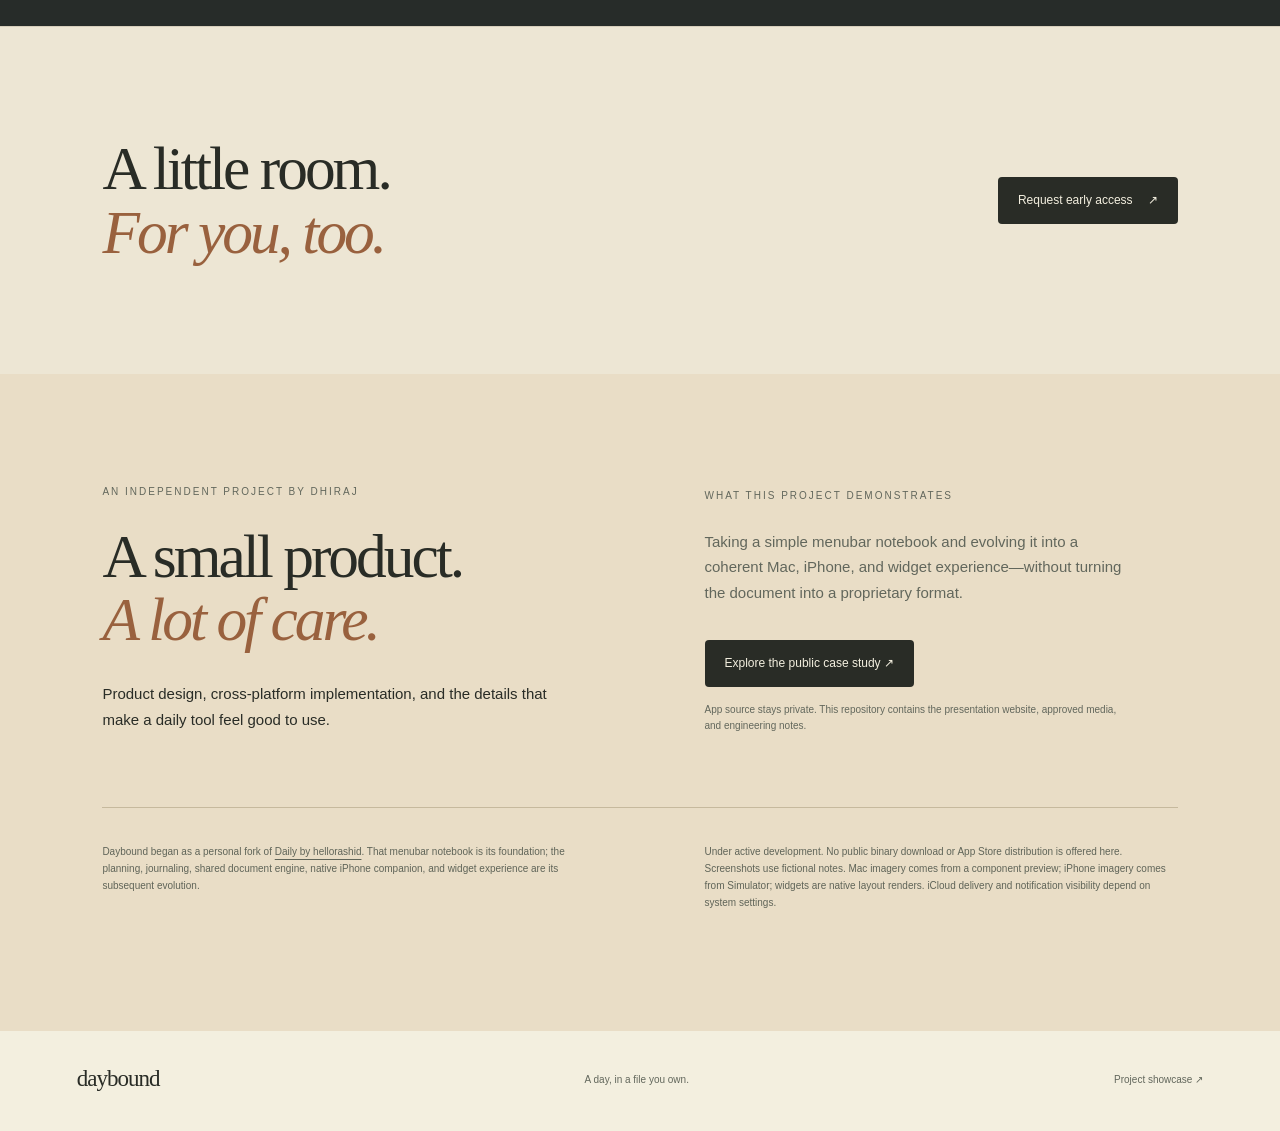
==== commit 2fcbc988: "Simplify early-access CTA and email draft" ====
--- a/index.html
+++ b/index.html
@@ -33,8 +33,7 @@
         <p class="eyebrow"><span class="status-dot"></span>A notebook, close at hand</p>
         <h1>A day.<br>A page.<br><em>A little peace.</em></h1>
         <p class="hero-description">A little structure for the things you want to do. A little room for the things you want to say.</p>
-        <div class="hero-actions"><a class="button" href="mailto:dhirajc963@gmail.com?subject=daybound%20%E2%80%94%20Early%20access%20request&amp;body=Hi%20Dhiraj%2C%0A%0AI%27d%20love%20to%20try%20daybound.%0A%0AI%20use%3A%20Mac%20%2F%20iPhone%20%2F%20both%0AI%27d%20use%20it%20for%3A%20%0A%0AThanks%2C%0A%5BYour%20name%5D">Request early access <span aria-hidden="true">↗</span></a><a class="text-link" href="#try">Explore the demo ↗</a></div>
-        <p class="access-hint">An email to Dhiraj. A request reviewed personally.</p>
+        <div class="hero-actions"><a class="button" href="mailto:dhirajc963@gmail.com?subject=daybound%20%E2%80%94%20Early%20access&amp;body=Hi%20Dhiraj%2C%0A%0AI%27d%20love%20early%20access%20to%20daybound.%20Please%20let%20me%20know%20how%20I%20can%20try%20it.%0A%0AThanks%21">Request early access <span aria-hidden="true">↗</span></a><a class="text-link" href="#try">Explore the demo ↗</a></div>
         <p class="platforms">Mac · iPhone · Home Screen <span> / </span> Designed & built by Dhiraj</p>
       </div>
       <div class="hero-art reveal"><img src="assets/showcase/hero-scene.png" alt="daybound's actual Mac notebook and Day view, native iPhone app, and SwiftUI widget layout preview with fictional notes" width="1650" height="1180" fetchpriority="high"></div>
@@ -103,8 +102,8 @@
       <a class="engineering-link" href="engineering.html"><span>Read the engineering case study</span><span>Architecture, tradeoffs & verification ↗</span></a>
     </section>
     <section class="access-section section" id="access" aria-labelledby="access-title">
-      <div class="access-copy"><p class="eyebrow"><span class="status-dot"></span>For your own little corner of the day</p><h2 id="access-title">A little room.<br><em>For you, too.</em></h2><p>Interested in trying daybound? Tell me whether you use Mac, iPhone, or both—and what you’d like a little more room for.</p></div>
-      <div class="access-card"><span class="access-card-mark" aria-hidden="true">↗</span><p class="eyebrow">A note to the person building it</p><h3>Let’s start with hello.</h3><p>Daybound is still taking shape. Requests come directly to me, and I review them individually before arranging access.</p><a class="button" href="mailto:dhirajc963@gmail.com?subject=daybound%20%E2%80%94%20Early%20access%20request&amp;body=Hi%20Dhiraj%2C%0A%0AI%27d%20love%20to%20try%20daybound.%0A%0AI%20use%3A%20Mac%20%2F%20iPhone%20%2F%20both%0AI%27d%20use%20it%20for%3A%20%0A%0AThanks%2C%0A%5BYour%20name%5D">Request early access <span aria-hidden="true">↗</span></a><p class="access-email-note">Opens your email app with a short draft.<br>You can edit it before sending.</p><div class="access-email"><a href="mailto:dhirajc963@gmail.com">dhirajc963@gmail.com</a><button id="copy-access-email" type="button" hidden>Copy email</button></div><p class="access-copy-status" id="access-copy-status" role="status" aria-live="polite"></p></div>
+      <h2 id="access-title">A little room.<br><em>For you, too.</em></h2>
+      <a class="button" href="mailto:dhirajc963@gmail.com?subject=daybound%20%E2%80%94%20Early%20access&amp;body=Hi%20Dhiraj%2C%0A%0AI%27d%20love%20early%20access%20to%20daybound.%20Please%20let%20me%20know%20how%20I%20can%20try%20it.%0A%0AThanks%21">Request early access <span aria-hidden="true">↗</span></a>
     </section>
     <section class="closing section" id="about"><div class="closing-grid"><div class="reveal"><p class="eyebrow">An independent project by Dhiraj</p><h2>A small product.<br><em>A lot of care.</em></h2><p>Product design, cross-platform implementation, and the details that make a daily tool feel good to use.</p></div><div class="builder-note reveal"><p class="eyebrow">What this project demonstrates</p><p>Taking a simple menubar notebook and evolving it into a coherent Mac, iPhone, and widget experience—without turning the document into a proprietary format.</p><a class="button" href="https://github.com/dhirajcdry/daybound.page">Explore the public case study ↗</a><p class="caption">App source stays private. This repository contains the presentation website, approved media, and engineering notes.</p></div></div><div class="honesty"><p>Daybound began as a personal fork of <a href="https://github.com/hellorashid/daily">Daily by hellorashid</a>. That menubar notebook is its foundation; the planning, journaling, shared document engine, native iPhone companion, and widget experience are its subsequent evolution.</p><p>Under active development. No public binary download or App Store distribution is offered here. Screenshots use fictional notes. Mac imagery comes from a component preview; iPhone imagery comes from Simulator; widgets are native layout renders. iCloud delivery and notification visibility depend on system settings.</p></div></section>
     <dialog id="image-dialog"><button id="close-image" type="button" aria-label="Close enlarged screenshot">Close ×</button><img id="enlarged-image" alt=""><p id="enlarged-caption"></p></dialog>
--- a/styles.css
+++ b/styles.css
@@ -98,4 +98,4 @@
 .engineering-page{max-width:840px;margin:auto;padding:85px 40px}.engineering-page h1{font-size:64px;line-height:1.05;margin-bottom:45px}.engineering-page h2{font-size:34px;letter-spacing:-1px;margin:55px 0 20px}.engineering-page p{color:var(--muted);font-size:16px;line-height:1.9}.engineering-page code{font:13px monospace;color:var(--ink)}@media(max-width:750px){.engineering-page{padding:45px 7%}.engineering-page h1{font-size:48px}.engineering-page h2{font-size:29px}.engineering-page p{font-size:14px}}
 .pocket .phone-tabs button{border-color:#738067;color:#e1dfcd}.pocket .phone-tabs button.active{background:#eee9d5;color:#292e27;border-color:#eee9d5}.pocket .caption{color:#b8bdac}
 
-.access-hint{font-size:10px;color:var(--muted);margin:13px 0 0}.access-section{display:grid;grid-template-columns:1fr 1fr;gap:12%;align-items:center;border-top:1px solid var(--line);background:#ede6d4}.access-copy>p:last-child{max-width:360px;color:var(--muted)}.access-card{position:relative;border:1px solid #c6bda7;border-radius:10px;background:#f8f4e9;padding:38px;box-shadow:0 16px 35px #6953310a}.access-card-mark{position:absolute;top:25px;right:28px;font:30px var(--serif);color:var(--amber)}.access-card .eyebrow{padding-right:25px;font-size:9px}.access-card h3{font:32px/1.2 var(--serif);margin:0 0 18px;letter-spacing:-.8px}.access-card>p:not(.eyebrow){color:var(--muted);font-size:13px}.access-card .button{margin-top:12px}.access-card .access-email-note{font-size:10px;margin:15px 0 25px}.access-email{display:flex;align-items:center;justify-content:space-between;flex-wrap:wrap;gap:10px;border-top:1px solid var(--line);padding-top:18px;font-size:11px}.access-email>a{text-decoration:none}.access-email button{font-size:10px;color:var(--amber);background:none;border:1px solid #d0c4af;border-radius:20px;padding:5px 10px}.access-card .access-copy-status{font-size:10px;min-height:1.7em;margin:8px 0 0}@media(max-width:750px){.access-section{grid-template-columns:1fr;gap:28px}.access-card{padding:27px}.access-card h3{font-size:29px}.access-hint{font-size:9px}}
+.access-section{display:flex;justify-content:space-between;align-items:center;gap:35px;border-top:1px solid var(--line);background:#ede6d4}.access-section h2{margin:0}.access-section>.button{flex-shrink:0}@media(max-width:750px){.access-section{align-items:flex-start;flex-direction:column;gap:28px}}
